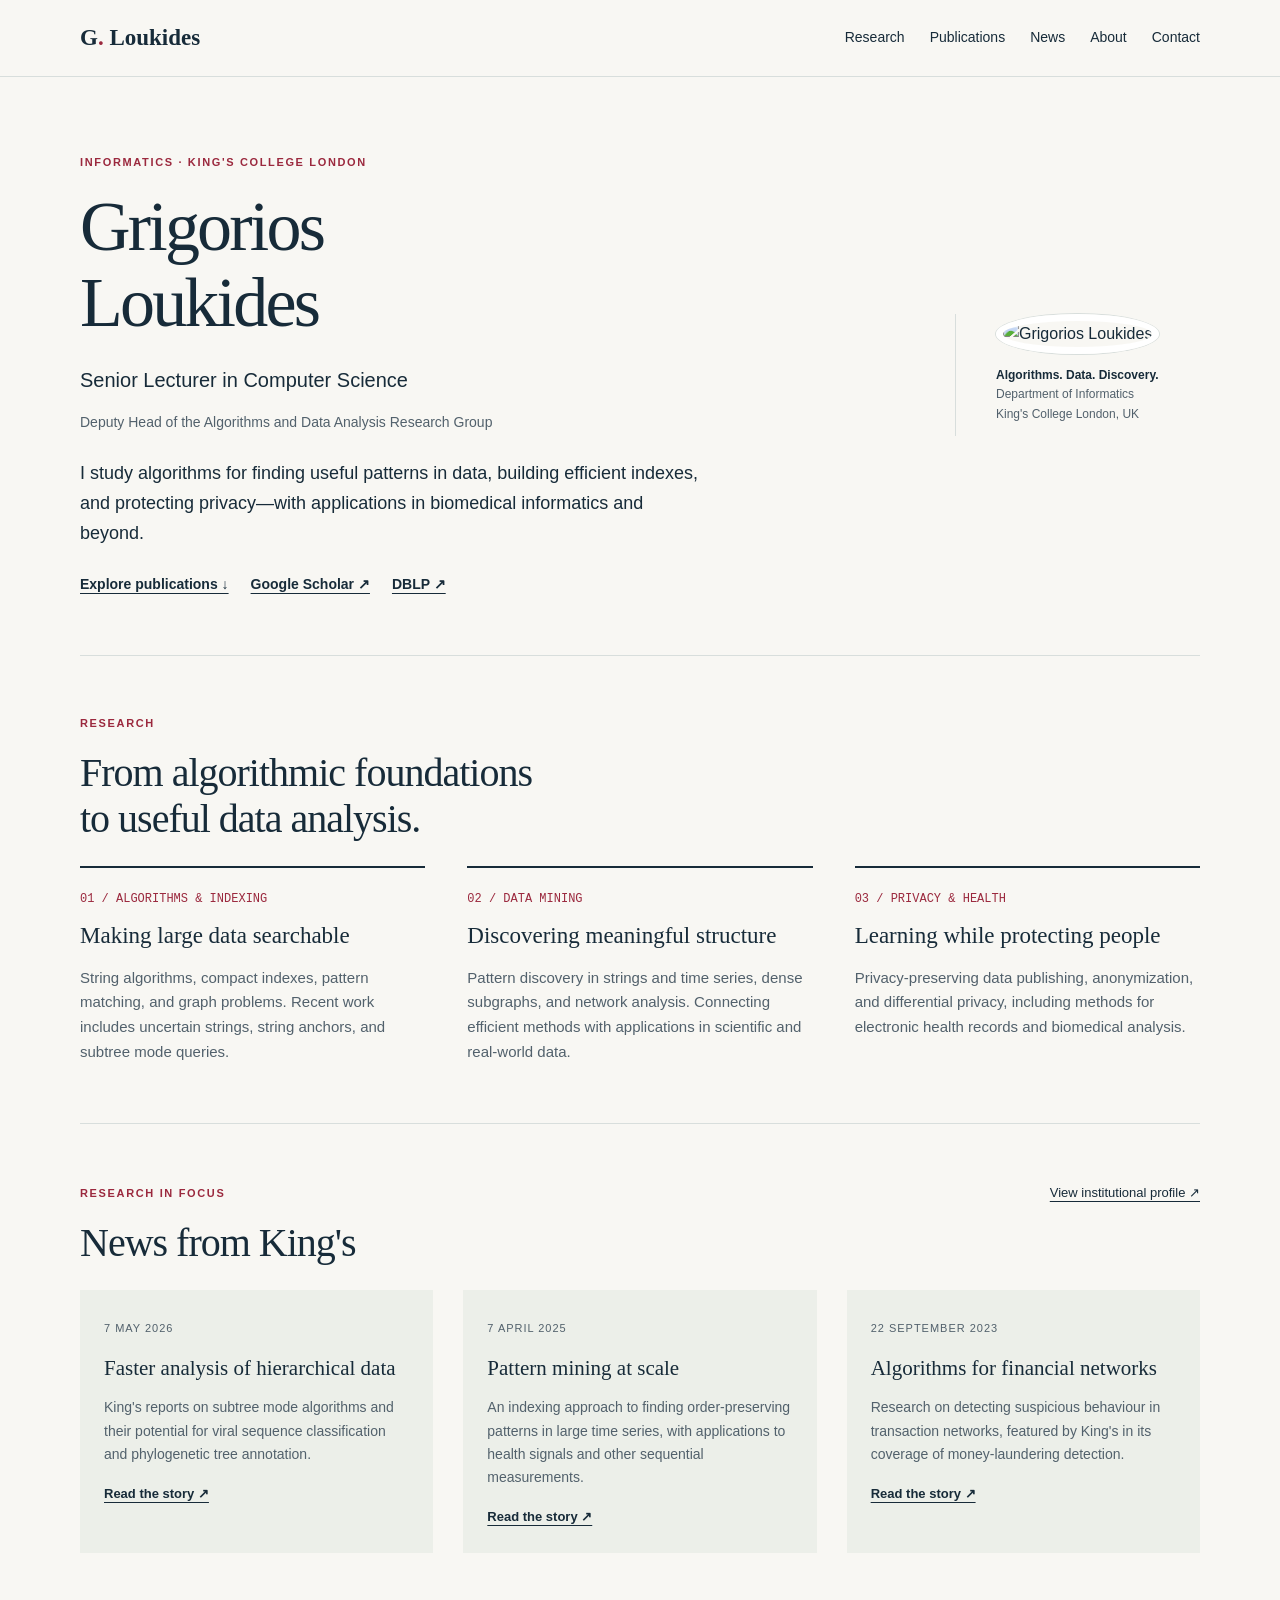
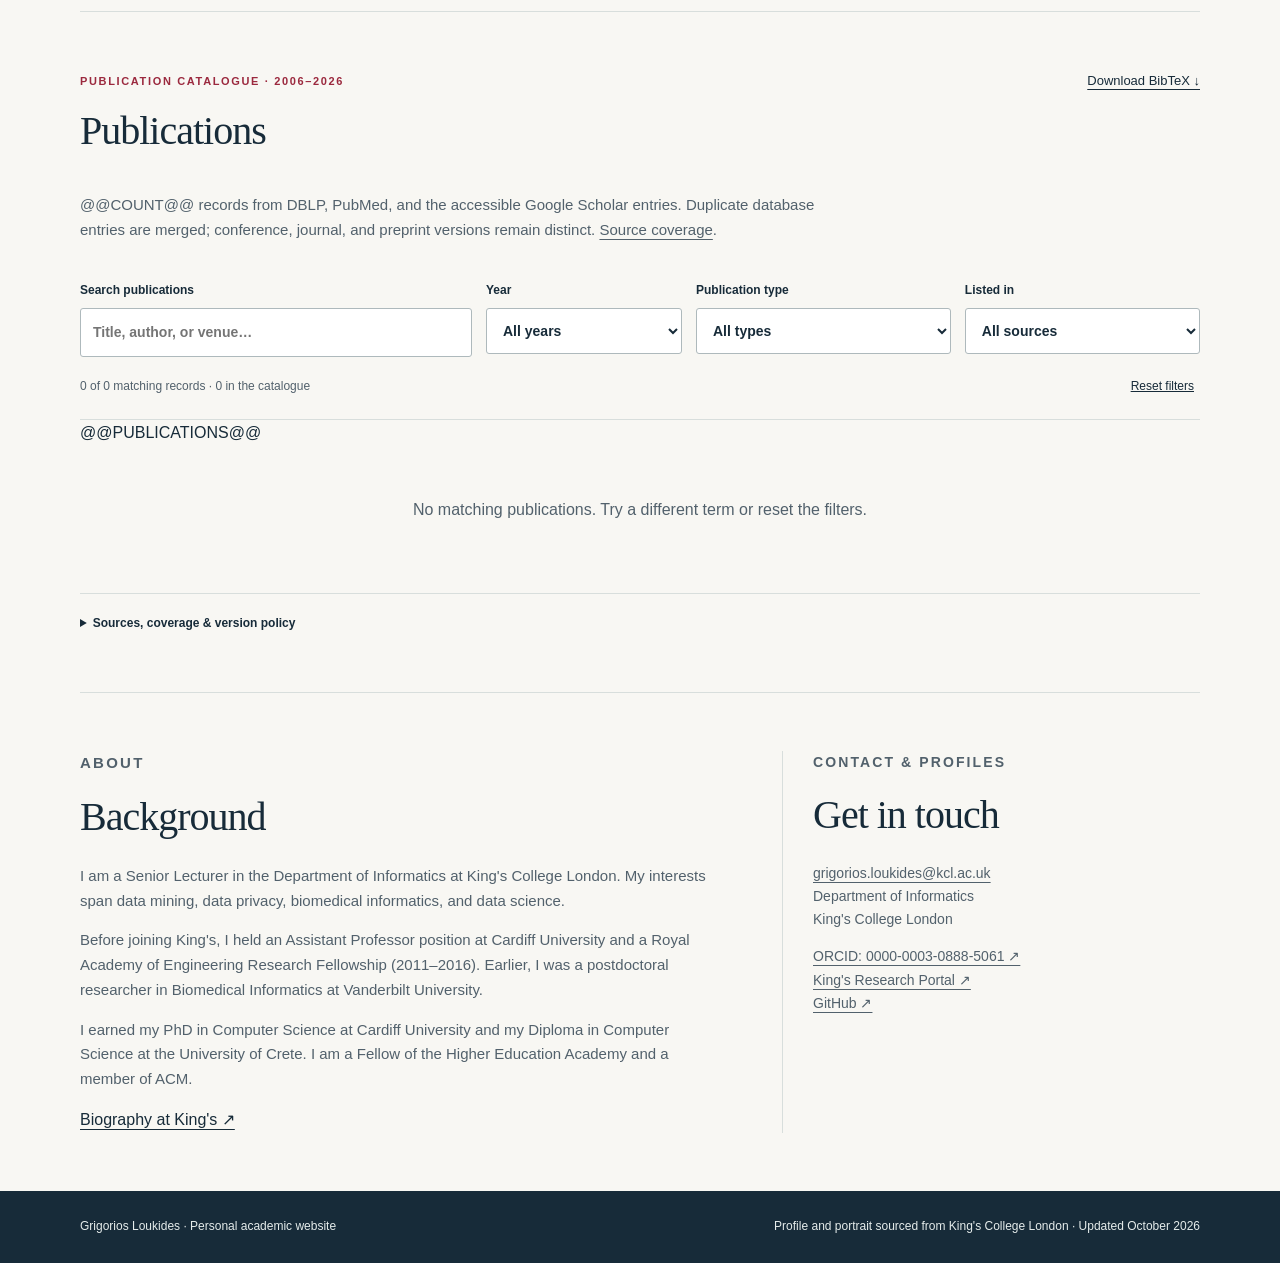
==== template.html @ 4de1ee36 "Build academic website with reconciled publication catalogue and King's profile" ====
<!doctype html>
<html lang="en"><head><meta charset="utf-8"><meta name="viewport" content="width=device-width, initial-scale=1"><meta name="description" content="Grigorios Loukides, King's College London. Research in algorithms, data mining, data privacy and biomedical informatics. Publications and research news."><meta name="theme-color" content="#172b39"><title>Grigorios Loukides | King's College London</title><link rel="stylesheet" href="style.css"><link rel="icon" href="favicon.svg" type="image/svg+xml"><script src="site.js" defer></script><script type="application/ld+json">{"@context":"https://schema.org","@type":"Person","name":"Grigorios Loukides","jobTitle":"Senior Lecturer in Computer Science","affiliation":{"@type":"CollegeOrUniversity","name":"King's College London"},"email":"grigorios.loukides@kcl.ac.uk","sameAs":["https://www.kcl.ac.uk/people/grigorios-loukides","https://dblp.org/pid/96/4724","https://orcid.org/0000-0003-0888-5061","https://scholar.google.com/citations?user=OtmncdQAAAAJ"]}</script></head>
<body><a class="skip" href="#main">Skip to content</a><header><div class="wrap top"><a class="brand" href="#main" aria-label="Grigorios Loukides, home">G<span>.</span> Loukides</a><nav aria-label="Main navigation"><a class="optional" href="#research">Research</a><a href="#publications">Publications</a><a class="optional" href="#news">News</a><a href="#about">About</a><a href="#contact">Contact</a></nav></div></header>
<main id="main" class="wrap"><section class="hero" aria-labelledby="name"><div><p class="eyebrow">Informatics · King's College London</p><h1 id="name">Grigorios<br>Loukides</h1><p class="role">Senior Lecturer in Computer Science</p><p class="subrole">Deputy Head of the Algorithms and Data Analysis Research Group</p><p class="intro">I study algorithms for finding useful patterns in data, building efficient indexes, and protecting privacy—with applications in biomedical informatics and beyond.</p><div class="links"><a href="#publications">Explore publications ↓</a><a href="https://scholar.google.com/citations?user=OtmncdQAAAAJ">Google Scholar ↗</a><a href="https://dblp.org/pid/96/4724">DBLP ↗</a></div></div><div class="portrait-wrap"><img class="portrait" src="@@PORTRAIT@@" alt="Grigorios Loukides" width="176" height="176"><p><strong>Algorithms. Data. Discovery.</strong><br>Department of Informatics<br>King's College London, UK</p></div></section>
<section class="section" id="research"><p class="eyebrow">Research</p><h2>From algorithmic foundations<br>to useful data analysis.</h2><div class="research-grid"><article><span class="num">01 / ALGORITHMS & INDEXING</span><h3>Making large data searchable</h3><p>String algorithms, compact indexes, pattern matching, and graph problems. Recent work includes uncertain strings, string anchors, and subtree mode queries.</p></article><article><span class="num">02 / DATA MINING</span><h3>Discovering meaningful structure</h3><p>Pattern discovery in strings and time series, dense subgraphs, and network analysis. Connecting efficient methods with applications in scientific and real-world data.</p></article><article><span class="num">03 / PRIVACY & HEALTH</span><h3>Learning while protecting people</h3><p>Privacy-preserving data publishing, anonymization, and differential privacy, including methods for electronic health records and biomedical analysis.</p></article></div></section>
<section class="section" id="news"><div class="section-title"><div><p class="eyebrow">Research in focus</p><h2>News from King's</h2></div><a href="https://www.kcl.ac.uk/people/grigorios-loukides">View institutional profile ↗</a></div><div class="news-list"><article><time datetime="2026-05-07">7 May 2026</time><h3>Faster analysis of hierarchical data</h3><p>King's reports on subtree mode algorithms and their potential for viral sequence classification and phylogenetic tree annotation.</p><a href="https://www.kcl.ac.uk/news/new-algorithm-cracks-decades-old-problem-to-revolutionise-biomedical-research">Read the story ↗</a></article><article><time datetime="2025-04-07">7 April 2025</time><h3>Pattern mining at scale</h3><p>An indexing approach to finding order-preserving patterns in large time series, with applications to health signals and other sequential measurements.</p><a href="https://www.kcl.ac.uk/news/new-tool-analyses-huge-amounts-of-data-at-record-speeds">Read the story ↗</a></article><article><time datetime="2023-09-22">22 September 2023</time><h3>Algorithms for financial networks</h3><p>Research on detecting suspicious behaviour in transaction networks, featured by King's in its coverage of money-laundering detection.</p><a href="https://www.kcl.ac.uk/news/new-software-detects-money-laundering-faster-than-ever-before">Read the story ↗</a></article></div></section>
<section class="section" id="publications"><div class="section-title"><div><p class="eyebrow">Publication catalogue · 2006–2026</p><h2>Publications</h2></div><a href="publications.bib" download>Download BibTeX ↓</a></div><p class="pub-intro">@@COUNT@@ records from DBLP, PubMed, and the accessible Google Scholar entries. Duplicate database entries are merged; conference, journal, and preprint versions remain distinct. <a href="#sources">Source coverage</a>.</p><noscript><p class="nojs">All publications are shown below. Enable JavaScript to search and filter.</p></noscript><div class="filters js-only" role="search" aria-label="Search publications"><label for="search">Search publications<input type="search" id="search" placeholder="Title, author, or venue…" autocomplete="off"></label><label for="year">Year<select id="year"><option value="">All years</option>@@YEARS@@</select></label><label for="type">Publication type<select id="type"><option value="">All types</option>@@TYPES@@</select></label><label for="source">Listed in<select id="source"><option value="">All sources</option><option>DBLP</option><option>PubMed</option><option>Google Scholar</option></select></label></div><div class="result-bar js-only"><span id="count" role="status" aria-live="polite"></span><button class="text-button" id="reset" type="button">Reset filters</button></div><div id="publication-list">@@PUBLICATIONS@@</div><p id="empty" class="empty" hidden>No matching publications. Try a different term or reset the filters.</p><button id="more" class="load" type="button" hidden>Show more</button><details id="sources" class="source-note"><summary>Sources, coverage &amp; version policy</summary><p>Compiled on 20 October 2026. The catalogue includes 126 DBLP records and 18 PubMed records, with 12 overlaps. Twenty entries visible in an older indexed Google Scholar profile snapshot were checked and matched to existing entries. Scholar restricted further retrieval, so this is not a verified complete Google Scholar bibliography. Citation counts and h-index are deliberately omitted.</p><p>Records are reconciled using normalized titles, compatible years, and publication type. Separate publication versions and corrections are retained. The total is a count of bibliographic records, not a count of unique research contributions. Google Scholar badges mean an entry was observed in that snapshot; their absence does not mean a paper is absent from Scholar.</p><div class="links"><a href="https://dblp.org/pid/96/4724">DBLP bibliography</a><a href="https://pubmed.ncbi.nlm.nih.gov/?term=Loukides+G%5BAuthor%5D">PubMed author search</a><a href="https://scholar.google.com/citations?user=OtmncdQAAAAJ">Google Scholar profile</a><a href="data/publications.json">Publication data (JSON)</a></div></details></section>
<section class="section about" id="about"><div><p class="eyebrow">About</p><h2>Background</h2><p>I am a Senior Lecturer in the Department of Informatics at King's College London. My interests span data mining, data privacy, biomedical informatics, and data science.</p><p>Before joining King's, I held an Assistant Professor position at Cardiff University and a Royal Academy of Engineering Research Fellowship (2011–2016). Earlier, I was a postdoctoral researcher in Biomedical Informatics at Vanderbilt University.</p><p>I earned my PhD in Computer Science at Cardiff University and my Diploma in Computer Science at the University of Crete. I am a Fellow of the Higher Education Academy and a member of ACM.</p><a href="https://www.kcl.ac.uk/people/grigorios-loukides">Biography at King's ↗</a></div><aside id="contact"><p class="eyebrow">Contact & profiles</p><h2>Get in touch</h2><p><a href="mailto:grigorios.loukides@kcl.ac.uk">grigorios.loukides@kcl.ac.uk</a><br>Department of Informatics<br>King's College London</p><p><a href="https://orcid.org/0000-0003-0888-5061">ORCID: 0000-0003-0888-5061 ↗</a><br><a href="https://kclpure.kcl.ac.uk/portal/en/persons/grigorios.loukides">King's Research Portal ↗</a><br><a href="https://github.com/grigoriscsdcf-code">GitHub ↗</a></p></aside></section></main><footer><div class="wrap"><span>Grigorios Loukides · Personal academic website</span><span>Profile and portrait sourced from King's College London · Updated October 2026</span></div></footer></body></html>
---- style.css ----
:root{--paper:#f8f7f3;--ink:#172b39;--muted:#52616c;--line:#d8dedc;--accent:#9b293e;--wash:#ecefe9;--white:#fff;--serif:Georgia,'Times New Roman',serif}*{box-sizing:border-box}html{scroll-behavior:smooth;scroll-padding-top:90px}body{margin:0;background:var(--paper);color:var(--ink);font-family:Arial,Helvetica,sans-serif;font-size:16px;line-height:1.65}a{color:inherit;text-underline-offset:4px}a:hover{color:var(--accent)}button,input,select{font:inherit}button,a,input,select,summary{touch-action:manipulation}:focus-visible{outline:3px solid var(--accent);outline-offset:4px}.wrap{width:min(1120px,calc(100% - 64px));margin:auto}.skip{position:absolute;left:15px;top:-60px;background:white;padding:10px;z-index:5}.skip:focus{top:10px}header{border-bottom:1px solid var(--line);background:var(--paper);position:sticky;top:0;z-index:3}.top{display:flex;align-items:center;justify-content:space-between;gap:24px;min-height:76px}.brand{text-decoration:none;font-family:var(--serif);font-weight:bold;font-size:23px}.brand span{color:var(--accent)}nav{display:flex;gap:25px;font-size:14px}nav a{text-decoration:none}.eyebrow{color:var(--accent);text-transform:uppercase;letter-spacing:.15em;font-size:11px;font-weight:700;margin:0 0 18px}.hero{padding:76px 0 58px;display:grid;grid-template-columns:1fr 245px;gap:80px;align-items:center}h1{font:normal clamp(42px,6vw,70px)/1.08 var(--serif);letter-spacing:-.04em;margin:0 0 24px}h2{font:normal clamp(30px,4vw,40px)/1.15 var(--serif);letter-spacing:-.025em;margin:0 0 24px}h3{font:normal 23px/1.3 var(--serif);margin:0 0 14px}.role{font-size:20px;margin:0 0 5px}.subrole{font-size:14px;color:var(--muted);max-width:520px}.intro{font-size:18px;max-width:630px;margin:25px 0}.links{display:flex;flex-wrap:wrap;gap:12px 22px;font-size:14px}.links a{font-weight:bold}.portrait{width:176px;height:176px;object-fit:cover;border-radius:50%;border:7px solid white;box-shadow:0 0 0 1px var(--line)}.portrait-wrap{border-left:1px solid var(--line);padding-left:40px}.portrait-wrap p{font-size:12px;color:var(--muted);line-height:1.6}.portrait-wrap strong{color:var(--ink)}.section{padding:58px 0;border-top:1px solid var(--line)}.section-title{display:flex;justify-content:space-between;align-items:baseline;gap:20px}.section-title>a{font-size:13px}.research-grid{display:grid;grid-template-columns:repeat(3,1fr);gap:42px}.research-grid article{border-top:2px solid var(--ink);padding-top:24px}.research-grid p{font-size:15px;color:var(--muted);margin-bottom:0}.research-grid .num{font:12px monospace;color:var(--accent);display:block;margin-bottom:15px}.news-list{display:grid;grid-template-columns:repeat(3,1fr);gap:30px}.news-list article{padding:24px;background:var(--wash)}.news-list time{font-size:11px;color:var(--muted);text-transform:uppercase;letter-spacing:.09em}.news-list h3{margin-top:15px;font-size:21px}.news-list p{font-size:14px;color:var(--muted)}.news-list a{font-size:13px;font-weight:700}.pub-intro{color:var(--muted);max-width:760px;font-size:15px}.filters{display:grid;grid-template-columns:2fr 1fr 1.3fr 1.2fr;gap:14px;padding:23px 0 14px}.filters label{font-size:12px;font-weight:700;display:block}.filters input,.filters select{display:block;width:100%;border:1px solid #aeb9bc;border-radius:3px;background:white;padding:12px;margin-top:7px;color:var(--ink);font-size:14px;min-height:46px}.result-bar{display:flex;justify-content:space-between;align-items:center;gap:15px;color:var(--muted);font-size:12px;border-bottom:1px solid var(--line);padding-bottom:16px}.text-button{background:none;border:0;text-decoration:underline;cursor:pointer;padding:6px;color:var(--ink)}.pub{display:grid;grid-template-columns:70px 1fr;gap:20px;padding:25px 0;border-bottom:1px solid var(--line)}.pub-year{font:22px var(--serif);color:var(--muted);padding-top:4px}.pub h3{font-family:Arial,Helvetica,sans-serif;font-size:17px;font-weight:600;line-height:1.45;margin:0 0 8px}.pub h3 a{text-decoration:none}.authors{color:var(--muted);font-size:13px;margin:0 0 7px}.authors strong{color:var(--ink);font-weight:600}.venue{font-size:13px;margin:0 0 12px}.pub-foot{display:flex;gap:12px;flex-wrap:wrap;align-items:baseline;font-size:11px}.type{border:1px solid var(--line);padding:2px 8px;border-radius:2px}.pub-foot>a{font-weight:600}.pub details{font-size:12px}.pub summary{cursor:pointer;text-decoration:underline}.pub pre{background:var(--wash);padding:14px;white-space:pre-wrap;overflow-wrap:anywhere;font-size:11px;max-width:800px}.load{display:block;margin:28px auto 0;background:var(--ink);color:white;border:0;padding:12px 30px;border-radius:3px;cursor:pointer}.load:hover{background:var(--accent)}[hidden]{display:none!important}.empty{padding:35px;color:var(--muted);text-align:center}.about{display:grid;grid-template-columns:1.5fr 1fr;gap:75px}.about p{color:var(--muted);font-size:15px}.about aside{padding-left:30px;border-left:1px solid var(--line)}.about aside p{font-size:14px}.about aside a{overflow-wrap:anywhere}.source-note{margin-top:35px;border-top:1px solid var(--line);padding-top:20px;font-size:12px;color:var(--muted)}.source-note summary{cursor:pointer;font-weight:bold;color:var(--ink)}.source-note p{max-width:850px}.source-note li{margin:6px 0}footer{background:var(--ink);color:#e5eceb;padding:26px 0;font-size:12px}footer .wrap{display:flex;justify-content:space-between;gap:20px}.nojs{background:var(--wash);padding:15px}.js-only{display:none}.js .js-only{display:grid}.js .result-bar{display:flex}@media(max-width:800px){.wrap{width:calc(100% - 36px)}.top{min-height:68px;gap:14px}.brand{font-size:21px}nav{gap:16px;font-size:12px}nav .optional{display:none}.hero{grid-template-columns:1fr 155px;gap:20px;padding:50px 0}.portrait-wrap{padding-left:20px}.portrait{width:130px;height:130px}.research-grid{gap:22px}.news-list{grid-template-columns:1fr}.news-list article{padding:22px}.filters{grid-template-columns:2fr 1fr}.about{gap:35px}.section{padding:42px 0}}@media(max-width:520px){.hero{grid-template-columns:1fr}.portrait-wrap{grid-row:1;border:0;padding:0;display:flex;align-items:center;gap:18px}.portrait{width:82px;height:82px;border-width:3px}.portrait-wrap p{margin:0}.hero{padding-top:28px}.eyebrow{margin-bottom:12px}h1{font-size:47px}.role{font-size:18px}.intro{font-size:16px}.research-grid,.about{grid-template-columns:1fr;gap:28px}.research-grid article{padding-top:16px}.research-grid .num{margin-bottom:8px}.about aside{border-left:0;border-top:1px solid var(--line);padding:25px 0 0}.pub{grid-template-columns:44px 1fr;gap:12px}.pub-year{font-size:18px}.pub h3{font-size:16px}.filters{grid-template-columns:1fr 1fr}.filters label:first-child{grid-column:1/-1}.section-title{align-items:start;flex-direction:column;gap:0}.section-title h2{margin-bottom:15px}.result-bar{align-items:start}footer .wrap{flex-direction:column;gap:4px}}@media(prefers-reduced-motion:reduce){html{scroll-behavior:auto}}@media print{header,.filters,.result-bar,.load,.source-note,footer{display:none!important}.wrap{width:100%}.hero,.section{padding:20px 0}.pub{break-inside:avoid}.pub[hidden]{display:grid!important}.pub details{display:none}body{background:white;color:black}}
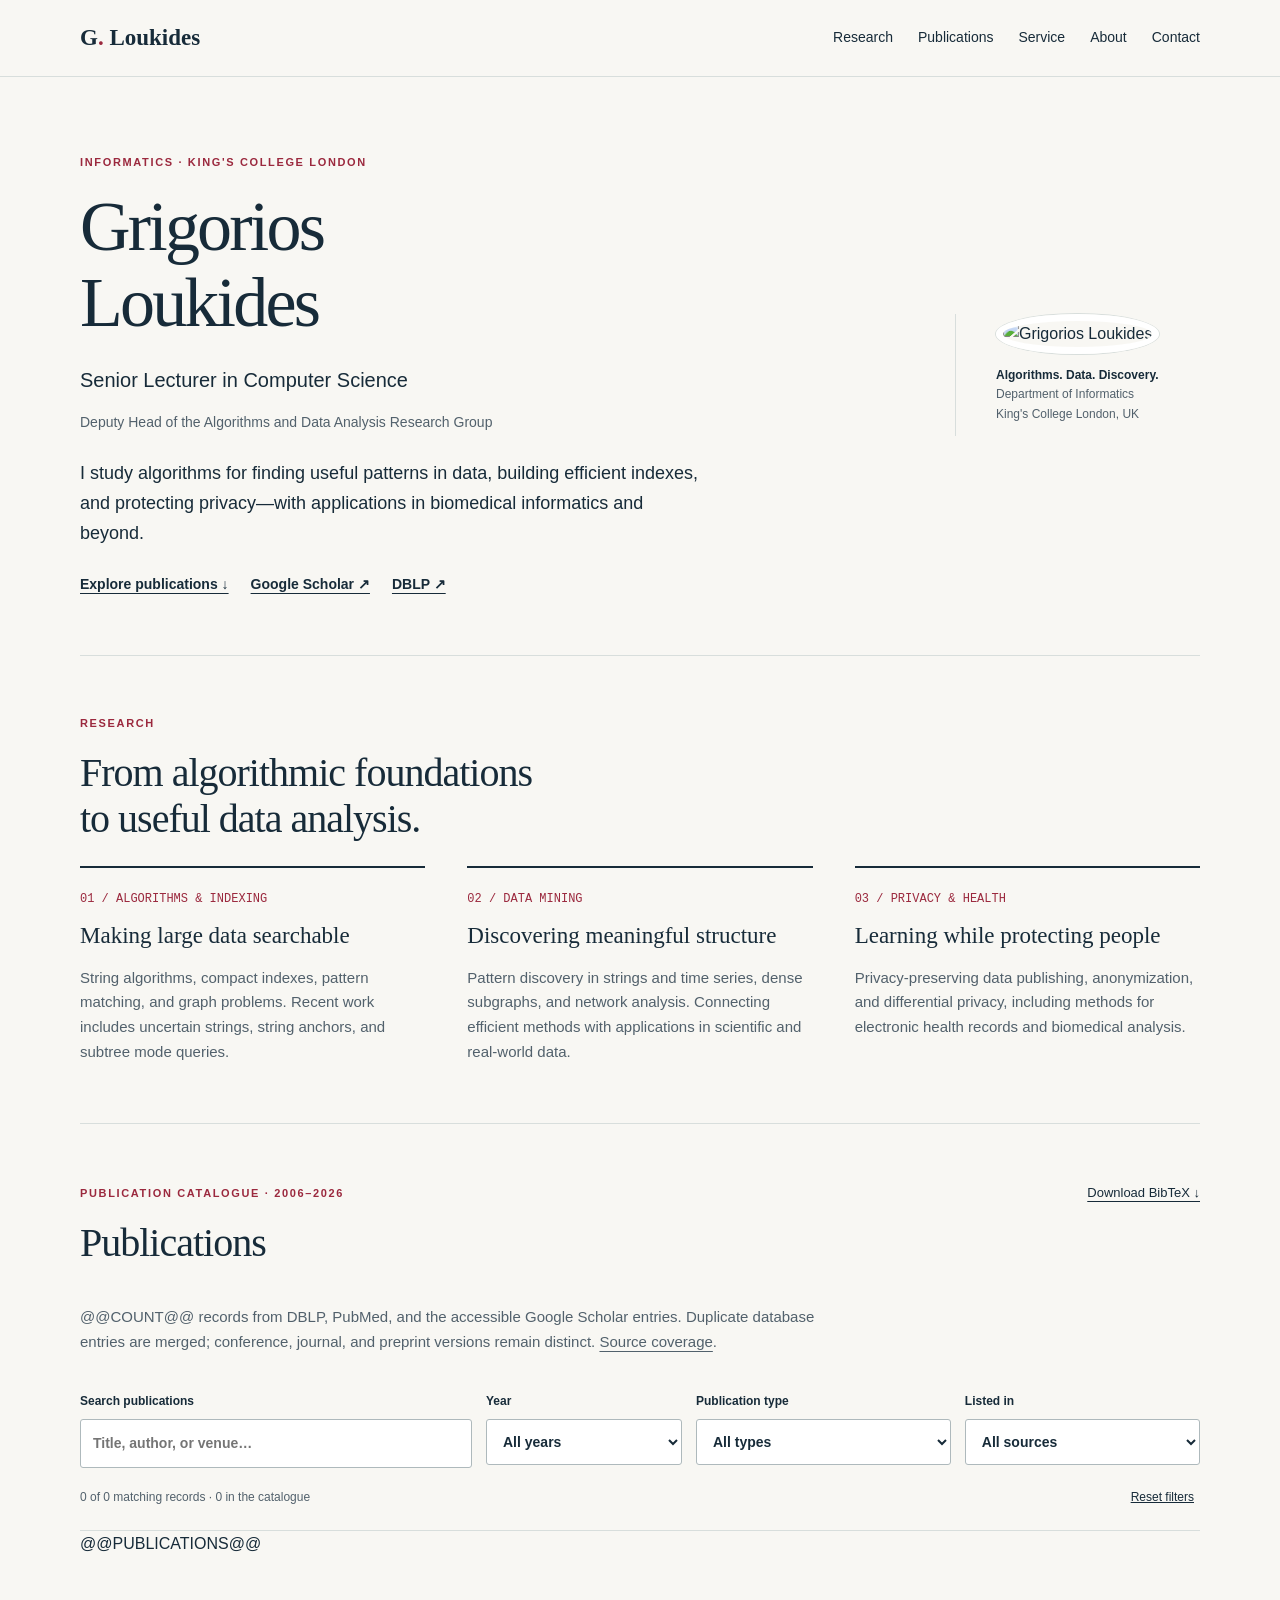
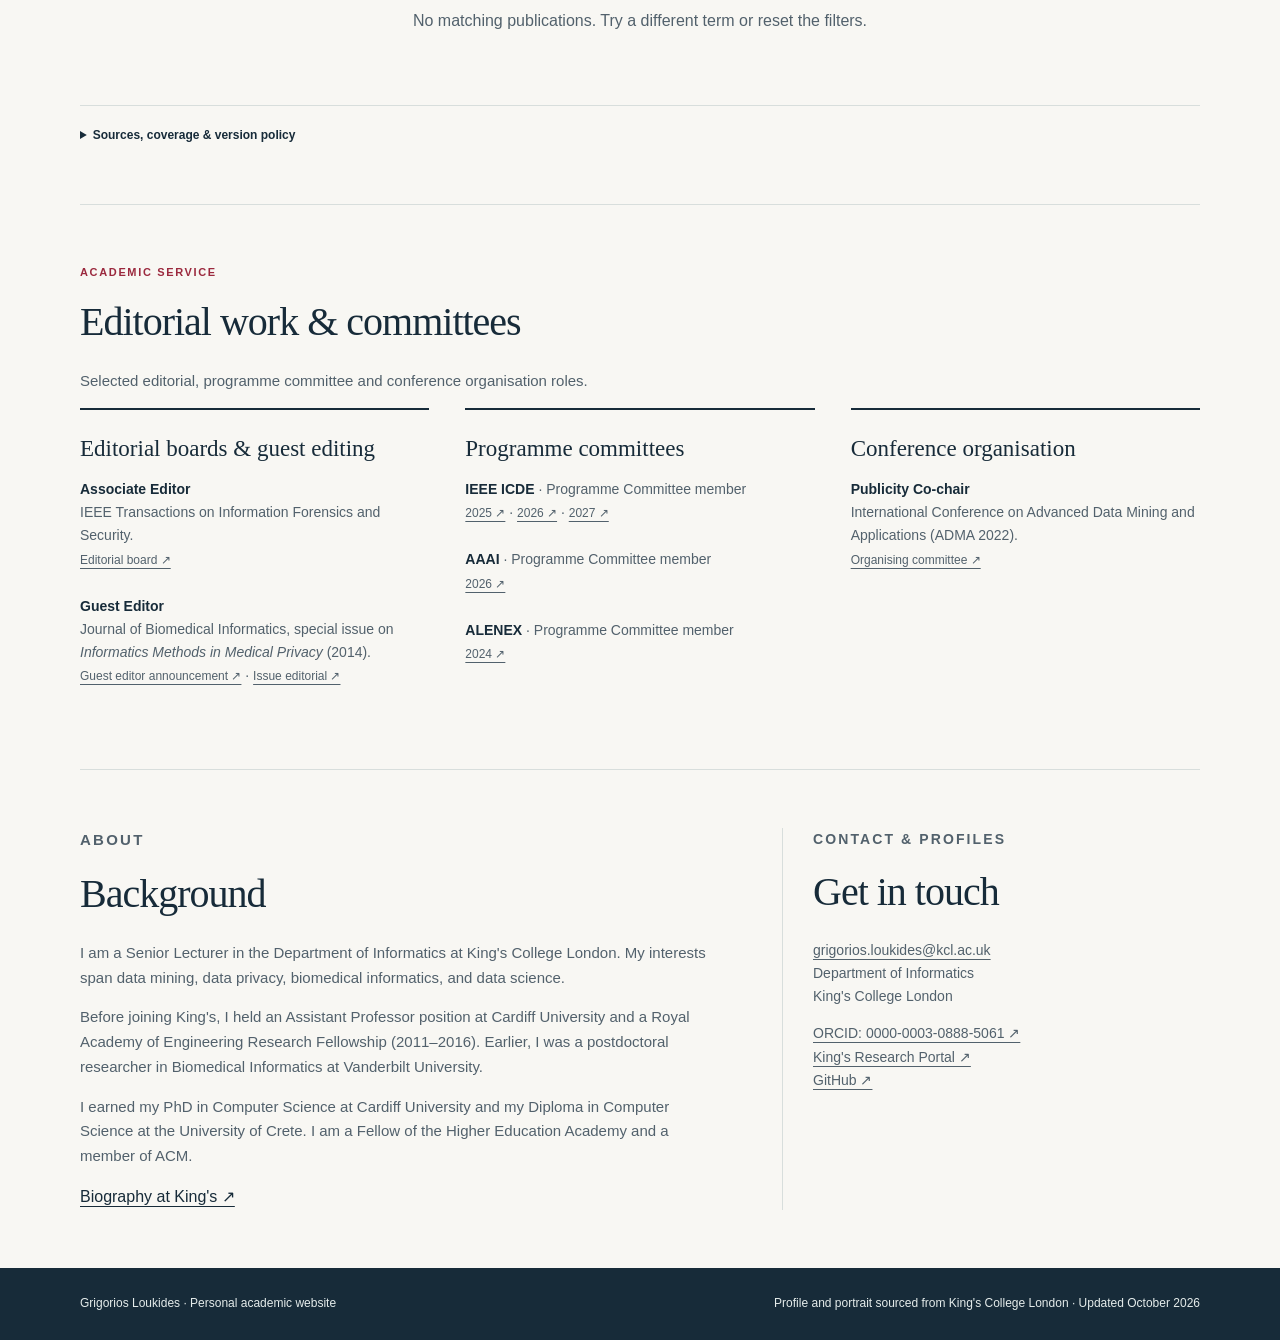
==== commit 68c5f982: "Replace news with sourced academic service and exclude thesis" ====
--- a/template.html
+++ b/template.html
@@ -1,8 +1,19 @@
 <!doctype html>
-<html lang="en"><head><meta charset="utf-8"><meta name="viewport" content="width=device-width, initial-scale=1"><meta name="description" content="Grigorios Loukides, King's College London. Research in algorithms, data mining, data privacy and biomedical informatics. Publications and research news."><meta name="theme-color" content="#172b39"><title>Grigorios Loukides | King's College London</title><link rel="stylesheet" href="style.css"><link rel="icon" href="favicon.svg" type="image/svg+xml"><script src="site.js" defer></script><script type="application/ld+json">{"@context":"https://schema.org","@type":"Person","name":"Grigorios Loukides","jobTitle":"Senior Lecturer in Computer Science","affiliation":{"@type":"CollegeOrUniversity","name":"King's College London"},"email":"grigorios.loukides@kcl.ac.uk","sameAs":["https://www.kcl.ac.uk/people/grigorios-loukides","https://dblp.org/pid/96/4724","https://orcid.org/0000-0003-0888-5061","https://scholar.google.com/citations?user=OtmncdQAAAAJ"]}</script></head>
-<body><a class="skip" href="#main">Skip to content</a><header><div class="wrap top"><a class="brand" href="#main" aria-label="Grigorios Loukides, home">G<span>.</span> Loukides</a><nav aria-label="Main navigation"><a class="optional" href="#research">Research</a><a href="#publications">Publications</a><a class="optional" href="#news">News</a><a href="#about">About</a><a href="#contact">Contact</a></nav></div></header>
+<html lang="en"><head><meta charset="utf-8"><meta name="viewport" content="width=device-width, initial-scale=1"><meta name="description" content="Grigorios Loukides, King's College London. Research in algorithms, data mining, data privacy and biomedical informatics. Publications and academic service."><meta name="theme-color" content="#172b39"><title>Grigorios Loukides | King's College London</title><link rel="stylesheet" href="style.css"><link rel="icon" href="favicon.svg" type="image/svg+xml"><script src="site.js" defer></script><script type="application/ld+json">{"@context":"https://schema.org","@type":"Person","name":"Grigorios Loukides","jobTitle":"Senior Lecturer in Computer Science","affiliation":{"@type":"CollegeOrUniversity","name":"King's College London"},"email":"grigorios.loukides@kcl.ac.uk","sameAs":["https://www.kcl.ac.uk/people/grigorios-loukides","https://dblp.org/pid/96/4724","https://orcid.org/0000-0003-0888-5061","https://scholar.google.com/citations?user=OtmncdQAAAAJ"]}</script></head>
+<body><a class="skip" href="#main">Skip to content</a><header><div class="wrap top"><a class="brand" href="#main" aria-label="Grigorios Loukides, home">G<span>.</span> Loukides</a><nav aria-label="Main navigation"><a class="optional" href="#research">Research</a><a href="#publications">Publications</a><a class="optional" href="#service">Service</a><a href="#about">About</a><a href="#contact">Contact</a></nav></div></header>
 <main id="main" class="wrap"><section class="hero" aria-labelledby="name"><div><p class="eyebrow">Informatics · King's College London</p><h1 id="name">Grigorios<br>Loukides</h1><p class="role">Senior Lecturer in Computer Science</p><p class="subrole">Deputy Head of the Algorithms and Data Analysis Research Group</p><p class="intro">I study algorithms for finding useful patterns in data, building efficient indexes, and protecting privacy—with applications in biomedical informatics and beyond.</p><div class="links"><a href="#publications">Explore publications ↓</a><a href="https://scholar.google.com/citations?user=OtmncdQAAAAJ">Google Scholar ↗</a><a href="https://dblp.org/pid/96/4724">DBLP ↗</a></div></div><div class="portrait-wrap"><img class="portrait" src="@@PORTRAIT@@" alt="Grigorios Loukides" width="176" height="176"><p><strong>Algorithms. Data. Discovery.</strong><br>Department of Informatics<br>King's College London, UK</p></div></section>
 <section class="section" id="research"><p class="eyebrow">Research</p><h2>From algorithmic foundations<br>to useful data analysis.</h2><div class="research-grid"><article><span class="num">01 / ALGORITHMS & INDEXING</span><h3>Making large data searchable</h3><p>String algorithms, compact indexes, pattern matching, and graph problems. Recent work includes uncertain strings, string anchors, and subtree mode queries.</p></article><article><span class="num">02 / DATA MINING</span><h3>Discovering meaningful structure</h3><p>Pattern discovery in strings and time series, dense subgraphs, and network analysis. Connecting efficient methods with applications in scientific and real-world data.</p></article><article><span class="num">03 / PRIVACY & HEALTH</span><h3>Learning while protecting people</h3><p>Privacy-preserving data publishing, anonymization, and differential privacy, including methods for electronic health records and biomedical analysis.</p></article></div></section>
-<section class="section" id="news"><div class="section-title"><div><p class="eyebrow">Research in focus</p><h2>News from King's</h2></div><a href="https://www.kcl.ac.uk/people/grigorios-loukides">View institutional profile ↗</a></div><div class="news-list"><article><time datetime="2026-05-07">7 May 2026</time><h3>Faster analysis of hierarchical data</h3><p>King's reports on subtree mode algorithms and their potential for viral sequence classification and phylogenetic tree annotation.</p><a href="https://www.kcl.ac.uk/news/new-algorithm-cracks-decades-old-problem-to-revolutionise-biomedical-research">Read the story ↗</a></article><article><time datetime="2025-04-07">7 April 2025</time><h3>Pattern mining at scale</h3><p>An indexing approach to finding order-preserving patterns in large time series, with applications to health signals and other sequential measurements.</p><a href="https://www.kcl.ac.uk/news/new-tool-analyses-huge-amounts-of-data-at-record-speeds">Read the story ↗</a></article><article><time datetime="2023-09-22">22 September 2023</time><h3>Algorithms for financial networks</h3><p>Research on detecting suspicious behaviour in transaction networks, featured by King's in its coverage of money-laundering detection.</p><a href="https://www.kcl.ac.uk/news/new-software-detects-money-laundering-faster-than-ever-before">Read the story ↗</a></article></div></section>
-<section class="section" id="publications"><div class="section-title"><div><p class="eyebrow">Publication catalogue · 2006–2026</p><h2>Publications</h2></div><a href="publications.bib" download>Download BibTeX ↓</a></div><p class="pub-intro">@@COUNT@@ records from DBLP, PubMed, and the accessible Google Scholar entries. Duplicate database entries are merged; conference, journal, and preprint versions remain distinct. <a href="#sources">Source coverage</a>.</p><noscript><p class="nojs">All publications are shown below. Enable JavaScript to search and filter.</p></noscript><div class="filters js-only" role="search" aria-label="Search publications"><label for="search">Search publications<input type="search" id="search" placeholder="Title, author, or venue…" autocomplete="off"></label><label for="year">Year<select id="year"><option value="">All years</option>@@YEARS@@</select></label><label for="type">Publication type<select id="type"><option value="">All types</option>@@TYPES@@</select></label><label for="source">Listed in<select id="source"><option value="">All sources</option><option>DBLP</option><option>PubMed</option><option>Google Scholar</option></select></label></div><div class="result-bar js-only"><span id="count" role="status" aria-live="polite"></span><button class="text-button" id="reset" type="button">Reset filters</button></div><div id="publication-list">@@PUBLICATIONS@@</div><p id="empty" class="empty" hidden>No matching publications. Try a different term or reset the filters.</p><button id="more" class="load" type="button" hidden>Show more</button><details id="sources" class="source-note"><summary>Sources, coverage &amp; version policy</summary><p>Compiled on 20 October 2026. The catalogue includes 126 DBLP records and 18 PubMed records, with 12 overlaps. Twenty entries visible in an older indexed Google Scholar profile snapshot were checked and matched to existing entries. Scholar restricted further retrieval, so this is not a verified complete Google Scholar bibliography. Citation counts and h-index are deliberately omitted.</p><p>Records are reconciled using normalized titles, compatible years, and publication type. Separate publication versions and corrections are retained. The total is a count of bibliographic records, not a count of unique research contributions. Google Scholar badges mean an entry was observed in that snapshot; their absence does not mean a paper is absent from Scholar.</p><div class="links"><a href="https://dblp.org/pid/96/4724">DBLP bibliography</a><a href="https://pubmed.ncbi.nlm.nih.gov/?term=Loukides+G%5BAuthor%5D">PubMed author search</a><a href="https://scholar.google.com/citations?user=OtmncdQAAAAJ">Google Scholar profile</a><a href="data/publications.json">Publication data (JSON)</a></div></details></section>
-<section class="section about" id="about"><div><p class="eyebrow">About</p><h2>Background</h2><p>I am a Senior Lecturer in the Department of Informatics at King's College London. My interests span data mining, data privacy, biomedical informatics, and data science.</p><p>Before joining King's, I held an Assistant Professor position at Cardiff University and a Royal Academy of Engineering Research Fellowship (2011–2016). Earlier, I was a postdoctoral researcher in Biomedical Informatics at Vanderbilt University.</p><p>I earned my PhD in Computer Science at Cardiff University and my Diploma in Computer Science at the University of Crete. I am a Fellow of the Higher Education Academy and a member of ACM.</p><a href="https://www.kcl.ac.uk/people/grigorios-loukides">Biography at King's ↗</a></div><aside id="contact"><p class="eyebrow">Contact & profiles</p><h2>Get in touch</h2><p><a href="mailto:grigorios.loukides@kcl.ac.uk">grigorios.loukides@kcl.ac.uk</a><br>Department of Informatics<br>King's College London</p><p><a href="https://orcid.org/0000-0003-0888-5061">ORCID: 0000-0003-0888-5061 ↗</a><br><a href="https://kclpure.kcl.ac.uk/portal/en/persons/grigorios.loukides">King's Research Portal ↗</a><br><a href="https://github.com/grigoriscsdcf-code">GitHub ↗</a></p></aside></section></main><footer><div class="wrap"><span>Grigorios Loukides · Personal academic website</span><span>Profile and portrait sourced from King's College London · Updated October 2026</span></div></footer></body></html>
+<section class="section" id="publications"><div class="section-title"><div><p class="eyebrow">Publication catalogue · 2006–2026</p><h2>Publications</h2></div><a href="publications.bib" download>Download BibTeX ↓</a></div><p class="pub-intro">@@COUNT@@ records from DBLP, PubMed, and the accessible Google Scholar entries. Duplicate database entries are merged; conference, journal, and preprint versions remain distinct. <a href="#sources">Source coverage</a>.</p><noscript><p class="nojs">All publications are shown below. Enable JavaScript to search and filter.</p></noscript><div class="filters js-only" role="search" aria-label="Search publications"><label for="search">Search publications<input type="search" id="search" placeholder="Title, author, or venue…" autocomplete="off"></label><label for="year">Year<select id="year"><option value="">All years</option>@@YEARS@@</select></label><label for="type">Publication type<select id="type"><option value="">All types</option>@@TYPES@@</select></label><label for="source">Listed in<select id="source"><option value="">All sources</option><option>DBLP</option><option>PubMed</option><option>Google Scholar</option></select></label></div><div class="result-bar js-only"><span id="count" role="status" aria-live="polite"></span><button class="text-button" id="reset" type="button">Reset filters</button></div><div id="publication-list">@@PUBLICATIONS@@</div><p id="empty" class="empty" hidden>No matching publications. Try a different term or reset the filters.</p><button id="more" class="load" type="button" hidden>Show more</button><details id="sources" class="source-note"><summary>Sources, coverage &amp; version policy</summary><p>Compiled on 20 October 2026. The source union contains 126 DBLP records and 18 PubMed records, with 12 overlaps. The thesis is excluded from the displayed catalogue and BibTeX export, leaving 131 records. Twenty entries visible in an older indexed Google Scholar profile snapshot were checked and matched to existing entries. Scholar restricted further retrieval, so this is not a verified complete Google Scholar bibliography. Citation counts and h-index are deliberately omitted.</p><p>Records are reconciled using normalized titles, compatible years, and publication type. Separate publication versions and corrections are retained. The total is a count of bibliographic records, not a count of unique research contributions. Google Scholar badges mean an entry was observed in that snapshot; their absence does not mean a paper is absent from Scholar.</p><div class="links"><a href="https://dblp.org/pid/96/4724">DBLP bibliography</a><a href="https://pubmed.ncbi.nlm.nih.gov/?term=Loukides+G%5BAuthor%5D">PubMed author search</a><a href="https://scholar.google.com/citations?user=OtmncdQAAAAJ">Google Scholar profile</a><a href="data/publications.json">Publication data (JSON)</a></div></details></section>
+<section class="section" id="service"><p class="eyebrow">Academic service</p><h2>Editorial work &amp; committees</h2><p class="pub-intro">Selected editorial, programme committee and conference organisation roles.</p><div class="service-grid">
+<article><h3>Editorial boards &amp; guest editing</h3><ul>
+<li><strong>Associate Editor</strong><br>IEEE Transactions on Information Forensics and Security.<br><a href="https://signalprocessingsociety.org/publications-resources/ieee-transactions-information-forensics-and-security/editorial-board">Editorial board ↗</a></li>
+<li><strong>Guest Editor</strong><br>Journal of Biomedical Informatics, special issue on <em>Informatics Methods in Medical Privacy</em> (2014).<br><a href="https://groups.google.com/g/healthinformaticsworld/c/WJ-ol2ZrMZ8">Guest editor announcement ↗</a> · <a href="https://pubmed.ncbi.nlm.nih.gov/25090933/">Issue editorial ↗</a></li>
+</ul></article>
+<article><h3>Programme committees</h3><ul>
+<li><strong>IEEE ICDE</strong> · Programme Committee member<br><a href="https://ieee-icde.org/2025/program-committees/">2025 ↗</a> · <a href="https://icde2026.github.io/pc-chairs.html">2026 ↗</a> · <a href="https://icde2027.github.io/pc-chairs.html">2027 ↗</a></li>
+<li><strong>AAAI</strong> · Programme Committee member<br><a href="https://aaai.org/conference/aaai/aaai-26/2026-program-committee/">2026 ↗</a></li>
+<li><strong>ALENEX</strong> · Programme Committee member<br><a href="https://www.siam.org/conferences-events/past-event-archive/alenex24/">2024 ↗</a></li>
+</ul></article>
+<article><h3>Conference organisation</h3><ul><li><strong>Publicity Co-chair</strong><br>International Conference on Advanced Data Mining and Applications (ADMA 2022).<br><a href="https://adma2022.uqcloud.net/organisation_committee.html">Organising committee ↗</a></li></ul></article>
+</div></section>
+<section class="section about" id="about"><div><p class="eyebrow">About</p><h2>Background</h2><p>I am a Senior Lecturer in the Department of Informatics at King's College London. My interests span data mining, data privacy, biomedical informatics, and data science.</p><p>Before joining King's, I held an Assistant Professor position at Cardiff University and a Royal Academy of Engineering Research Fellowship (2011–2016). Earlier, I was a postdoctoral researcher in Biomedical Informatics at Vanderbilt University.</p><p>I earned my PhD in Computer Science at Cardiff University and my Diploma in Computer Science at the University of Crete. I am a Fellow of the Higher Education Academy and a member of ACM.</p><a href="https://www.kcl.ac.uk/people/grigorios-loukides">Biography at King's ↗</a></div><aside id="contact"><p class="eyebrow">Contact & profiles</p><h2>Get in touch</h2><p><a href="mailto:grigorios.loukides@kcl.ac.uk">grigorios.loukides@kcl.ac.uk</a><br>Department of Informatics<br>King's College London</p><p><a href="https://orcid.org/0000-0003-0888-5061">ORCID: 0000-0003-0888-5061 ↗</a><br><a href="https://kclpure.kcl.ac.uk/portal/en/persons/grigorios.loukides">King's Research Portal ↗</a><br><a href="https://github.com/grigorios-loukides">GitHub ↗</a></p></aside></section></main><footer><div class="wrap"><span>Grigorios Loukides · Personal academic website</span><span>Profile and portrait sourced from King's College London · Updated October 2026</span></div></footer></body></html>
--- a/style.css
+++ b/style.css
@@ -1 +1,3 @@
-:root{--paper:#f8f7f3;--ink:#172b39;--muted:#52616c;--line:#d8dedc;--accent:#9b293e;--wash:#ecefe9;--white:#fff;--serif:Georgia,'Times New Roman',serif}*{box-sizing:border-box}html{scroll-behavior:smooth;scroll-padding-top:90px}body{margin:0;background:var(--paper);color:var(--ink);font-family:Arial,Helvetica,sans-serif;font-size:16px;line-height:1.65}a{color:inherit;text-underline-offset:4px}a:hover{color:var(--accent)}button,input,select{font:inherit}button,a,input,select,summary{touch-action:manipulation}:focus-visible{outline:3px solid var(--accent);outline-offset:4px}.wrap{width:min(1120px,calc(100% - 64px));margin:auto}.skip{position:absolute;left:15px;top:-60px;background:white;padding:10px;z-index:5}.skip:focus{top:10px}header{border-bottom:1px solid var(--line);background:var(--paper);position:sticky;top:0;z-index:3}.top{display:flex;align-items:center;justify-content:space-between;gap:24px;min-height:76px}.brand{text-decoration:none;font-family:var(--serif);font-weight:bold;font-size:23px}.brand span{color:var(--accent)}nav{display:flex;gap:25px;font-size:14px}nav a{text-decoration:none}.eyebrow{color:var(--accent);text-transform:uppercase;letter-spacing:.15em;font-size:11px;font-weight:700;margin:0 0 18px}.hero{padding:76px 0 58px;display:grid;grid-template-columns:1fr 245px;gap:80px;align-items:center}h1{font:normal clamp(42px,6vw,70px)/1.08 var(--serif);letter-spacing:-.04em;margin:0 0 24px}h2{font:normal clamp(30px,4vw,40px)/1.15 var(--serif);letter-spacing:-.025em;margin:0 0 24px}h3{font:normal 23px/1.3 var(--serif);margin:0 0 14px}.role{font-size:20px;margin:0 0 5px}.subrole{font-size:14px;color:var(--muted);max-width:520px}.intro{font-size:18px;max-width:630px;margin:25px 0}.links{display:flex;flex-wrap:wrap;gap:12px 22px;font-size:14px}.links a{font-weight:bold}.portrait{width:176px;height:176px;object-fit:cover;border-radius:50%;border:7px solid white;box-shadow:0 0 0 1px var(--line)}.portrait-wrap{border-left:1px solid var(--line);padding-left:40px}.portrait-wrap p{font-size:12px;color:var(--muted);line-height:1.6}.portrait-wrap strong{color:var(--ink)}.section{padding:58px 0;border-top:1px solid var(--line)}.section-title{display:flex;justify-content:space-between;align-items:baseline;gap:20px}.section-title>a{font-size:13px}.research-grid{display:grid;grid-template-columns:repeat(3,1fr);gap:42px}.research-grid article{border-top:2px solid var(--ink);padding-top:24px}.research-grid p{font-size:15px;color:var(--muted);margin-bottom:0}.research-grid .num{font:12px monospace;color:var(--accent);display:block;margin-bottom:15px}.news-list{display:grid;grid-template-columns:repeat(3,1fr);gap:30px}.news-list article{padding:24px;background:var(--wash)}.news-list time{font-size:11px;color:var(--muted);text-transform:uppercase;letter-spacing:.09em}.news-list h3{margin-top:15px;font-size:21px}.news-list p{font-size:14px;color:var(--muted)}.news-list a{font-size:13px;font-weight:700}.pub-intro{color:var(--muted);max-width:760px;font-size:15px}.filters{display:grid;grid-template-columns:2fr 1fr 1.3fr 1.2fr;gap:14px;padding:23px 0 14px}.filters label{font-size:12px;font-weight:700;display:block}.filters input,.filters select{display:block;width:100%;border:1px solid #aeb9bc;border-radius:3px;background:white;padding:12px;margin-top:7px;color:var(--ink);font-size:14px;min-height:46px}.result-bar{display:flex;justify-content:space-between;align-items:center;gap:15px;color:var(--muted);font-size:12px;border-bottom:1px solid var(--line);padding-bottom:16px}.text-button{background:none;border:0;text-decoration:underline;cursor:pointer;padding:6px;color:var(--ink)}.pub{display:grid;grid-template-columns:70px 1fr;gap:20px;padding:25px 0;border-bottom:1px solid var(--line)}.pub-year{font:22px var(--serif);color:var(--muted);padding-top:4px}.pub h3{font-family:Arial,Helvetica,sans-serif;font-size:17px;font-weight:600;line-height:1.45;margin:0 0 8px}.pub h3 a{text-decoration:none}.authors{color:var(--muted);font-size:13px;margin:0 0 7px}.authors strong{color:var(--ink);font-weight:600}.venue{font-size:13px;margin:0 0 12px}.pub-foot{display:flex;gap:12px;flex-wrap:wrap;align-items:baseline;font-size:11px}.type{border:1px solid var(--line);padding:2px 8px;border-radius:2px}.pub-foot>a{font-weight:600}.pub details{font-size:12px}.pub summary{cursor:pointer;text-decoration:underline}.pub pre{background:var(--wash);padding:14px;white-space:pre-wrap;overflow-wrap:anywhere;font-size:11px;max-width:800px}.load{display:block;margin:28px auto 0;background:var(--ink);color:white;border:0;padding:12px 30px;border-radius:3px;cursor:pointer}.load:hover{background:var(--accent)}[hidden]{display:none!important}.empty{padding:35px;color:var(--muted);text-align:center}.about{display:grid;grid-template-columns:1.5fr 1fr;gap:75px}.about p{color:var(--muted);font-size:15px}.about aside{padding-left:30px;border-left:1px solid var(--line)}.about aside p{font-size:14px}.about aside a{overflow-wrap:anywhere}.source-note{margin-top:35px;border-top:1px solid var(--line);padding-top:20px;font-size:12px;color:var(--muted)}.source-note summary{cursor:pointer;font-weight:bold;color:var(--ink)}.source-note p{max-width:850px}.source-note li{margin:6px 0}footer{background:var(--ink);color:#e5eceb;padding:26px 0;font-size:12px}footer .wrap{display:flex;justify-content:space-between;gap:20px}.nojs{background:var(--wash);padding:15px}.js-only{display:none}.js .js-only{display:grid}.js .result-bar{display:flex}@media(max-width:800px){.wrap{width:calc(100% - 36px)}.top{min-height:68px;gap:14px}.brand{font-size:21px}nav{gap:16px;font-size:12px}nav .optional{display:none}.hero{grid-template-columns:1fr 155px;gap:20px;padding:50px 0}.portrait-wrap{padding-left:20px}.portrait{width:130px;height:130px}.research-grid{gap:22px}.news-list{grid-template-columns:1fr}.news-list article{padding:22px}.filters{grid-template-columns:2fr 1fr}.about{gap:35px}.section{padding:42px 0}}@media(max-width:520px){.hero{grid-template-columns:1fr}.portrait-wrap{grid-row:1;border:0;padding:0;display:flex;align-items:center;gap:18px}.portrait{width:82px;height:82px;border-width:3px}.portrait-wrap p{margin:0}.hero{padding-top:28px}.eyebrow{margin-bottom:12px}h1{font-size:47px}.role{font-size:18px}.intro{font-size:16px}.research-grid,.about{grid-template-columns:1fr;gap:28px}.research-grid article{padding-top:16px}.research-grid .num{margin-bottom:8px}.about aside{border-left:0;border-top:1px solid var(--line);padding:25px 0 0}.pub{grid-template-columns:44px 1fr;gap:12px}.pub-year{font-size:18px}.pub h3{font-size:16px}.filters{grid-template-columns:1fr 1fr}.filters label:first-child{grid-column:1/-1}.section-title{align-items:start;flex-direction:column;gap:0}.section-title h2{margin-bottom:15px}.result-bar{align-items:start}footer .wrap{flex-direction:column;gap:4px}}@media(prefers-reduced-motion:reduce){html{scroll-behavior:auto}}@media print{header,.filters,.result-bar,.load,.source-note,footer{display:none!important}.wrap{width:100%}.hero,.section{padding:20px 0}.pub{break-inside:avoid}.pub[hidden]{display:grid!important}.pub details{display:none}body{background:white;color:black}}
+:root{--paper:#f8f7f3;--ink:#172b39;--muted:#52616c;--line:#d8dedc;--accent:#9b293e;--wash:#ecefe9;--white:#fff;--serif:Georgia,'Times New Roman',serif}*{box-sizing:border-box}html{scroll-behavior:smooth;scroll-padding-top:90px}body{margin:0;background:var(--paper);color:var(--ink);font-family:Arial,Helvetica,sans-serif;font-size:16px;line-height:1.65}a{color:inherit;text-underline-offset:4px}a:hover{color:var(--accent)}button,input,select{font:inherit}button,a,input,select,summary{touch-action:manipulation}:focus-visible{outline:3px solid var(--accent);outline-offset:4px}.wrap{width:min(1120px,calc(100% - 64px));margin:auto}.skip{position:absolute;left:15px;top:-60px;background:white;padding:10px;z-index:5}.skip:focus{top:10px}header{border-bottom:1px solid var(--line);background:var(--paper);position:sticky;top:0;z-index:3}.top{display:flex;align-items:center;justify-content:space-between;gap:24px;min-height:76px}.brand{text-decoration:none;font-family:var(--serif);font-weight:bold;font-size:23px}.brand span{color:var(--accent)}nav{display:flex;gap:25px;font-size:14px}nav a{text-decoration:none}.eyebrow{color:var(--accent);text-transform:uppercase;letter-spacing:.15em;font-size:11px;font-weight:700;margin:0 0 18px}.hero{padding:76px 0 58px;display:grid;grid-template-columns:1fr 245px;gap:80px;align-items:center}h1{font:normal clamp(42px,6vw,70px)/1.08 var(--serif);letter-spacing:-.04em;margin:0 0 24px}h2{font:normal clamp(30px,4vw,40px)/1.15 var(--serif);letter-spacing:-.025em;margin:0 0 24px}h3{font:normal 23px/1.3 var(--serif);margin:0 0 14px}.role{font-size:20px;margin:0 0 5px}.subrole{font-size:14px;color:var(--muted);max-width:520px}.intro{font-size:18px;max-width:630px;margin:25px 0}.links{display:flex;flex-wrap:wrap;gap:12px 22px;font-size:14px}.links a{font-weight:bold}.portrait{width:176px;height:176px;object-fit:cover;border-radius:50%;border:7px solid white;box-shadow:0 0 0 1px var(--line)}.portrait-wrap{border-left:1px solid var(--line);padding-left:40px}.portrait-wrap p{font-size:12px;color:var(--muted);line-height:1.6}.portrait-wrap strong{color:var(--ink)}.section{padding:58px 0;border-top:1px solid var(--line)}.section-title{display:flex;justify-content:space-between;align-items:baseline;gap:20px}.section-title>a{font-size:13px}.research-grid{display:grid;grid-template-columns:repeat(3,1fr);gap:42px}.research-grid article{border-top:2px solid var(--ink);padding-top:24px}.research-grid p{font-size:15px;color:var(--muted);margin-bottom:0}.research-grid .num{font:12px monospace;color:var(--accent);display:block;margin-bottom:15px}.pub-intro{color:var(--muted);max-width:760px;font-size:15px}.filters{display:grid;grid-template-columns:2fr 1fr 1.3fr 1.2fr;gap:14px;padding:23px 0 14px}.filters label{font-size:12px;font-weight:700;display:block}.filters input,.filters select{display:block;width:100%;border:1px solid #aeb9bc;border-radius:3px;background:white;padding:12px;margin-top:7px;color:var(--ink);font-size:14px;min-height:46px}.result-bar{display:flex;justify-content:space-between;align-items:center;gap:15px;color:var(--muted);font-size:12px;border-bottom:1px solid var(--line);padding-bottom:16px}.text-button{background:none;border:0;text-decoration:underline;cursor:pointer;padding:6px;color:var(--ink)}.pub{display:grid;grid-template-columns:70px 1fr;gap:20px;padding:25px 0;border-bottom:1px solid var(--line)}.pub-year{font:22px var(--serif);color:var(--muted);padding-top:4px}.pub h3{font-family:Arial,Helvetica,sans-serif;font-size:17px;font-weight:600;line-height:1.45;margin:0 0 8px}.pub h3 a{text-decoration:none}.authors{color:var(--muted);font-size:13px;margin:0 0 7px}.authors strong{color:var(--ink);font-weight:600}.venue{font-size:13px;margin:0 0 12px}.pub-foot{display:flex;gap:12px;flex-wrap:wrap;align-items:baseline;font-size:11px}.type{border:1px solid var(--line);padding:2px 8px;border-radius:2px}.pub-foot>a{font-weight:600}.pub details{font-size:12px}.pub summary{cursor:pointer;text-decoration:underline}.pub pre{background:var(--wash);padding:14px;white-space:pre-wrap;overflow-wrap:anywhere;font-size:11px;max-width:800px}.load{display:block;margin:28px auto 0;background:var(--ink);color:white;border:0;padding:12px 30px;border-radius:3px;cursor:pointer}.load:hover{background:var(--accent)}[hidden]{display:none!important}.empty{padding:35px;color:var(--muted);text-align:center}.about{display:grid;grid-template-columns:1.5fr 1fr;gap:75px}.about p{color:var(--muted);font-size:15px}.about aside{padding-left:30px;border-left:1px solid var(--line)}.about aside p{font-size:14px}.about aside a{overflow-wrap:anywhere}.source-note{margin-top:35px;border-top:1px solid var(--line);padding-top:20px;font-size:12px;color:var(--muted)}.source-note summary{cursor:pointer;font-weight:bold;color:var(--ink)}.source-note p{max-width:850px}.source-note li{margin:6px 0}footer{background:var(--ink);color:#e5eceb;padding:26px 0;font-size:12px}footer .wrap{display:flex;justify-content:space-between;gap:20px}.nojs{background:var(--wash);padding:15px}.js-only{display:none}.js .js-only{display:grid}.js .result-bar{display:flex}@media(max-width:800px){.wrap{width:calc(100% - 36px)}.top{min-height:68px;gap:14px}.brand{font-size:21px}nav{gap:16px;font-size:12px}nav .optional{display:none}.hero{grid-template-columns:1fr 155px;gap:20px;padding:50px 0}.portrait-wrap{padding-left:20px}.portrait{width:130px;height:130px}.research-grid{gap:22px}.filters{grid-template-columns:2fr 1fr}.about{gap:35px}.section{padding:42px 0}}@media(max-width:520px){.hero{grid-template-columns:1fr}.portrait-wrap{grid-row:1;border:0;padding:0;display:flex;align-items:center;gap:18px}.portrait{width:82px;height:82px;border-width:3px}.portrait-wrap p{margin:0}.hero{padding-top:28px}.eyebrow{margin-bottom:12px}h1{font-size:47px}.role{font-size:18px}.intro{font-size:16px}.research-grid,.about{grid-template-columns:1fr;gap:28px}.research-grid article{padding-top:16px}.research-grid .num{margin-bottom:8px}.about aside{border-left:0;border-top:1px solid var(--line);padding:25px 0 0}.pub{grid-template-columns:44px 1fr;gap:12px}.pub-year{font-size:18px}.pub h3{font-size:16px}.filters{grid-template-columns:1fr 1fr}.filters label:first-child{grid-column:1/-1}.section-title{align-items:start;flex-direction:column;gap:0}.section-title h2{margin-bottom:15px}.result-bar{align-items:start}footer .wrap{flex-direction:column;gap:4px}}@media(prefers-reduced-motion:reduce){html{scroll-behavior:auto}}@media print{header,.filters,.result-bar,.load,.source-note,footer{display:none!important}.wrap{width:100%}.hero,.section{padding:20px 0}.pub{break-inside:avoid}.pub[hidden]{display:grid!important}.pub details{display:none}body{background:white;color:black}}
+
+.service-grid{display:grid;grid-template-columns:1fr 1fr 1fr;gap:36px}.service-grid article{border-top:2px solid var(--ink);padding-top:24px}.service-grid h3{font-size:23px}.service-grid ul{list-style:none;padding:0;margin:0}.service-grid li{margin:0 0 24px;font-size:14px;color:var(--muted)}.service-grid strong{color:var(--ink)}.service-grid a{font-size:12px}@media(max-width:800px){.service-grid{grid-template-columns:1fr;gap:20px}}
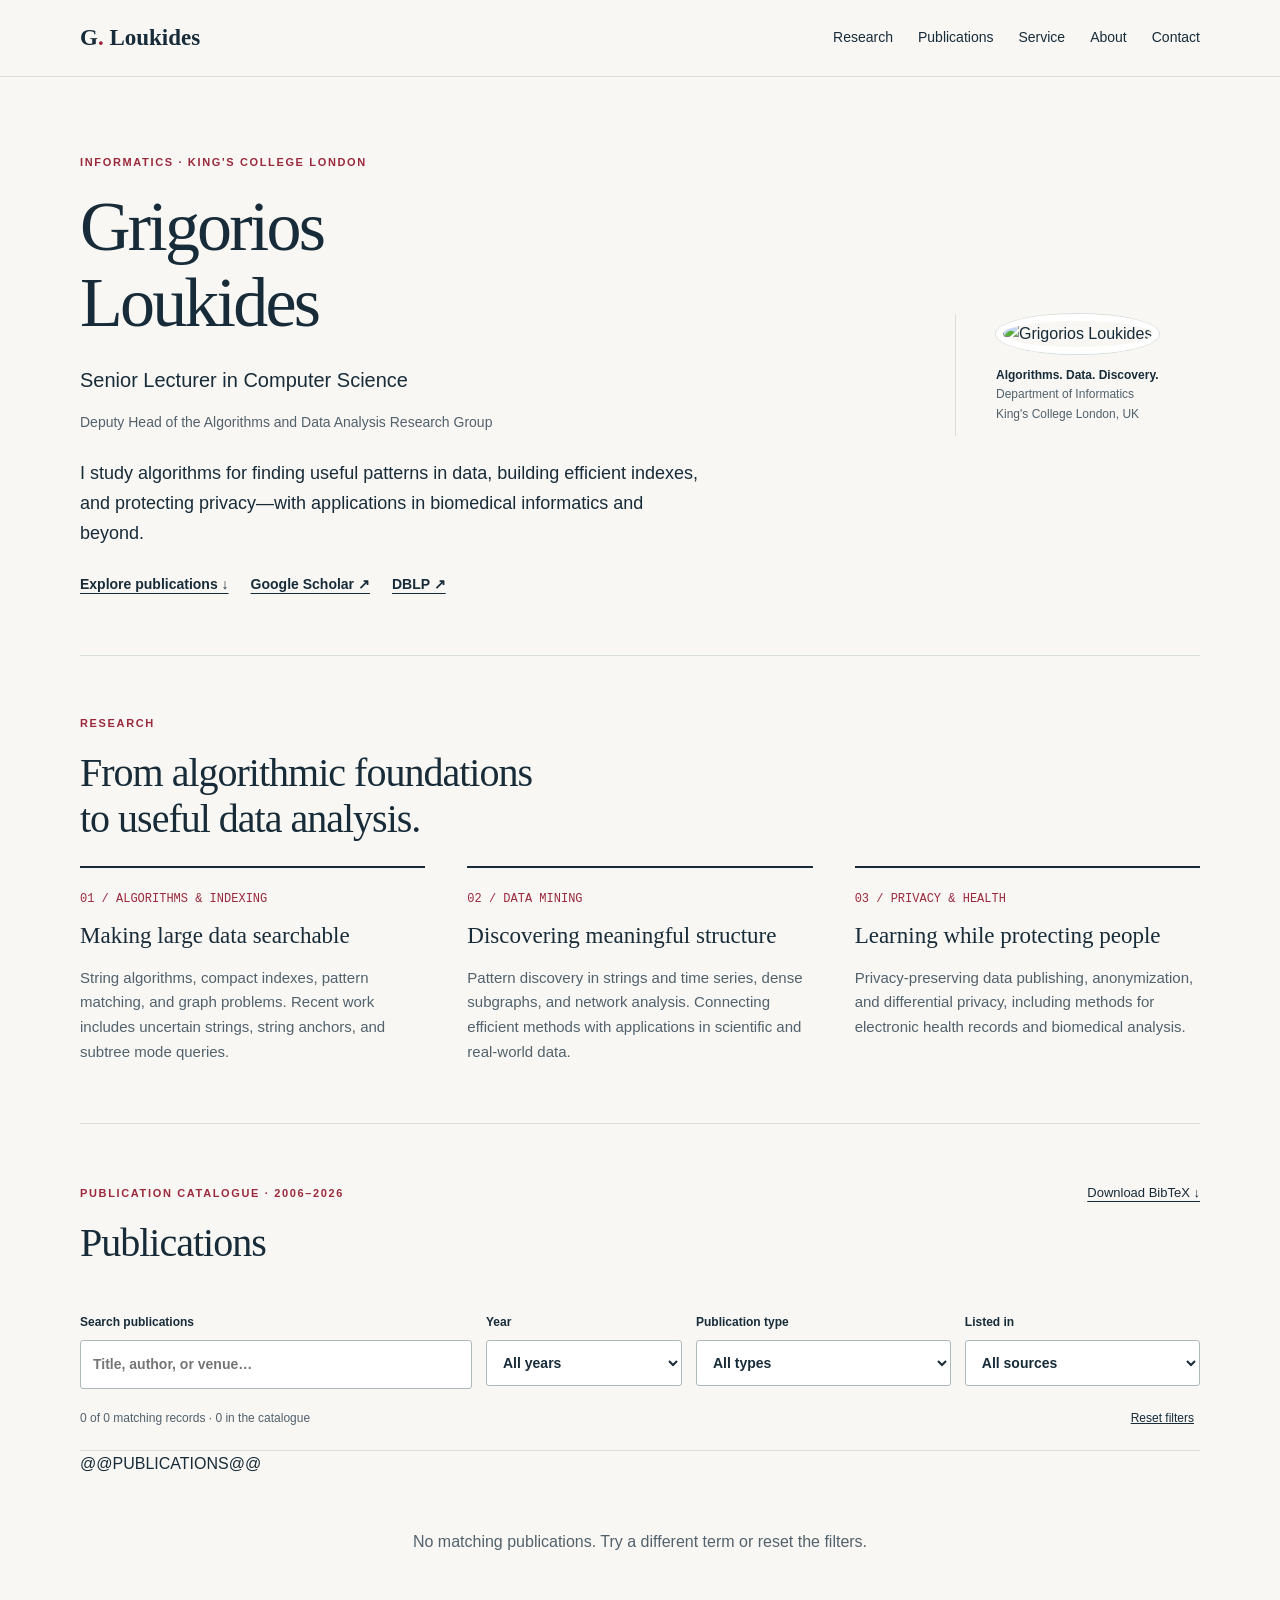
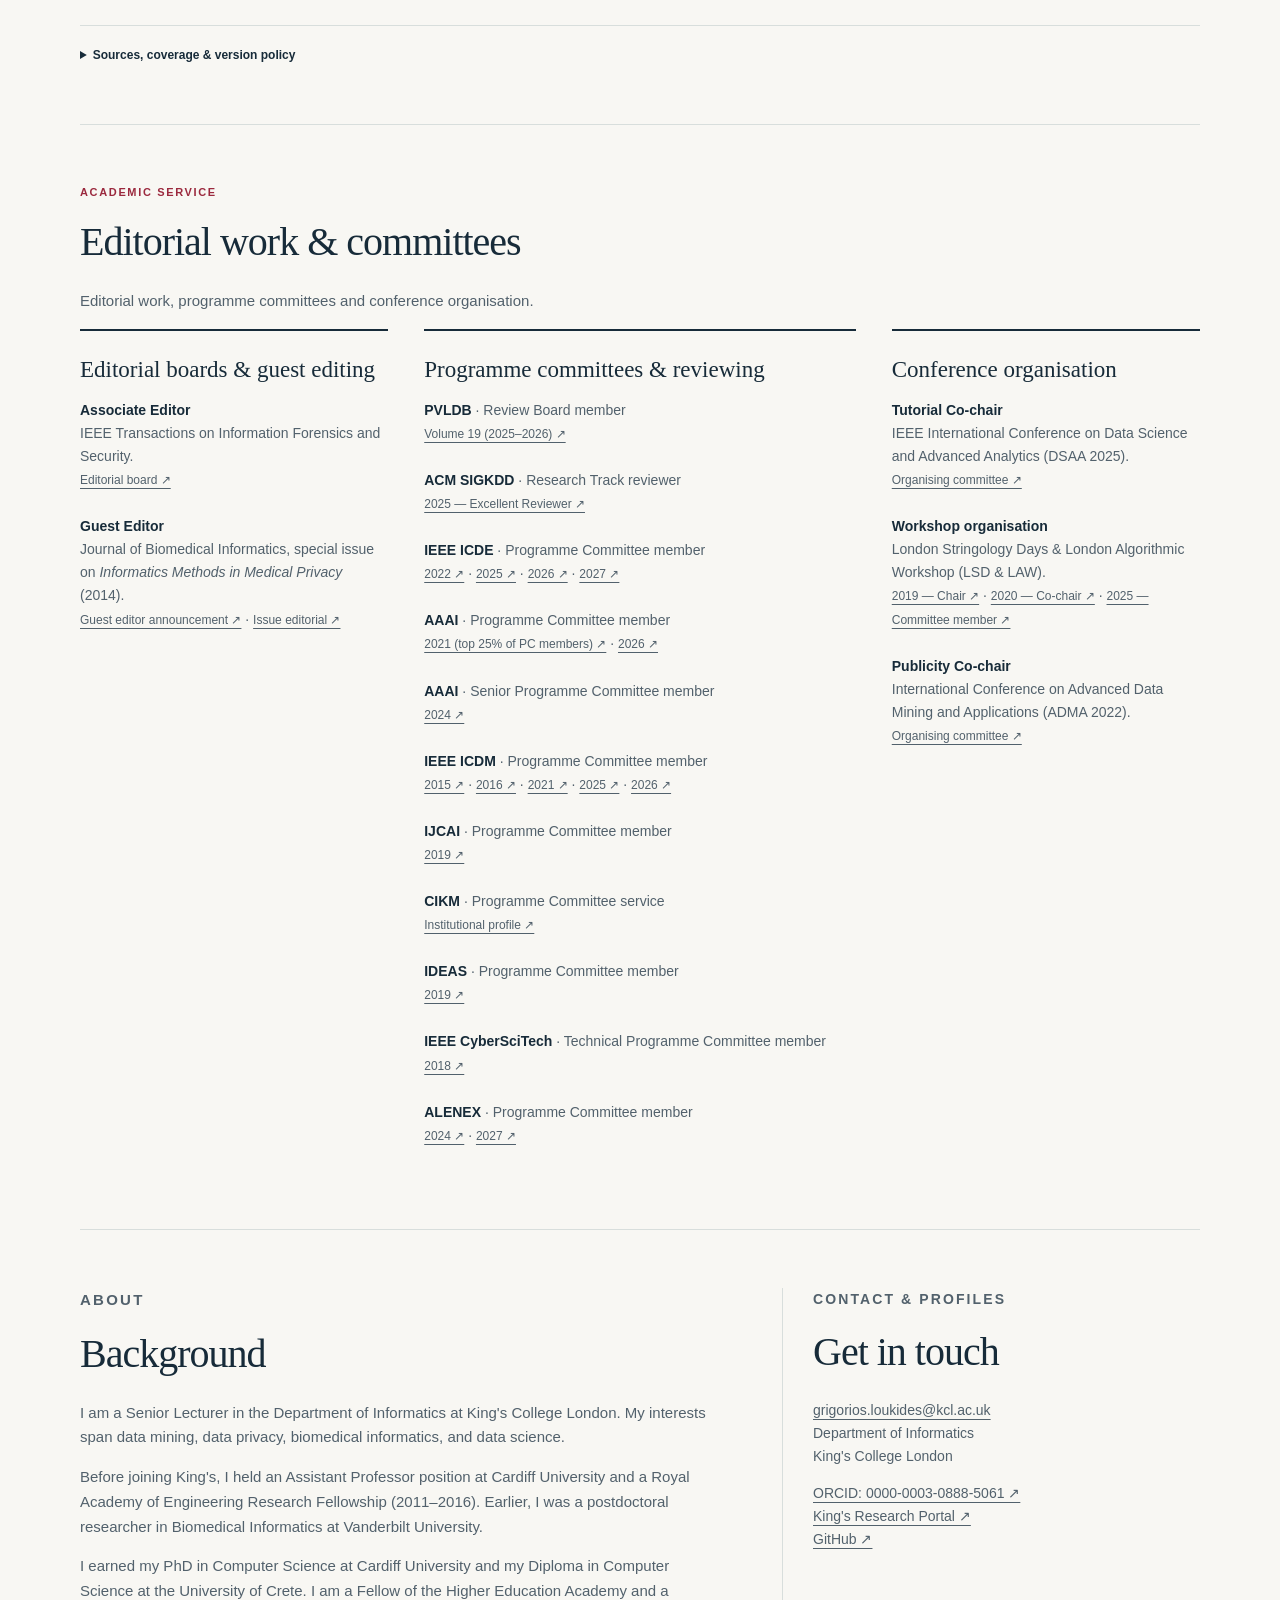
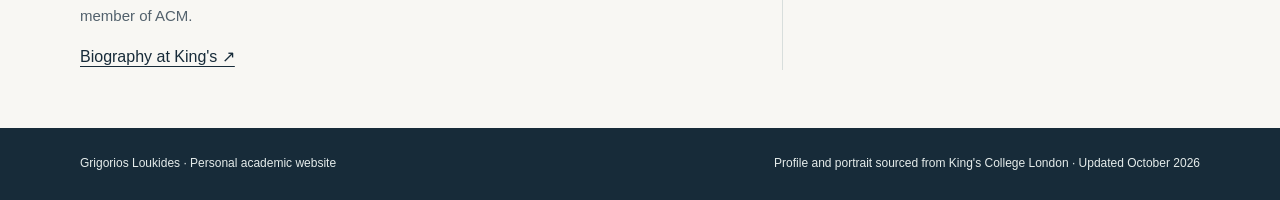
==== commit 00c5fd5a: "Expand sourced academic service history and simplify publications introduction" ====
--- a/template.html
+++ b/template.html
@@ -3,17 +3,28 @@
 <body><a class="skip" href="#main">Skip to content</a><header><div class="wrap top"><a class="brand" href="#main" aria-label="Grigorios Loukides, home">G<span>.</span> Loukides</a><nav aria-label="Main navigation"><a class="optional" href="#research">Research</a><a href="#publications">Publications</a><a class="optional" href="#service">Service</a><a href="#about">About</a><a href="#contact">Contact</a></nav></div></header>
 <main id="main" class="wrap"><section class="hero" aria-labelledby="name"><div><p class="eyebrow">Informatics · King's College London</p><h1 id="name">Grigorios<br>Loukides</h1><p class="role">Senior Lecturer in Computer Science</p><p class="subrole">Deputy Head of the Algorithms and Data Analysis Research Group</p><p class="intro">I study algorithms for finding useful patterns in data, building efficient indexes, and protecting privacy—with applications in biomedical informatics and beyond.</p><div class="links"><a href="#publications">Explore publications ↓</a><a href="https://scholar.google.com/citations?user=OtmncdQAAAAJ">Google Scholar ↗</a><a href="https://dblp.org/pid/96/4724">DBLP ↗</a></div></div><div class="portrait-wrap"><img class="portrait" src="@@PORTRAIT@@" alt="Grigorios Loukides" width="176" height="176"><p><strong>Algorithms. Data. Discovery.</strong><br>Department of Informatics<br>King's College London, UK</p></div></section>
 <section class="section" id="research"><p class="eyebrow">Research</p><h2>From algorithmic foundations<br>to useful data analysis.</h2><div class="research-grid"><article><span class="num">01 / ALGORITHMS & INDEXING</span><h3>Making large data searchable</h3><p>String algorithms, compact indexes, pattern matching, and graph problems. Recent work includes uncertain strings, string anchors, and subtree mode queries.</p></article><article><span class="num">02 / DATA MINING</span><h3>Discovering meaningful structure</h3><p>Pattern discovery in strings and time series, dense subgraphs, and network analysis. Connecting efficient methods with applications in scientific and real-world data.</p></article><article><span class="num">03 / PRIVACY & HEALTH</span><h3>Learning while protecting people</h3><p>Privacy-preserving data publishing, anonymization, and differential privacy, including methods for electronic health records and biomedical analysis.</p></article></div></section>
-<section class="section" id="publications"><div class="section-title"><div><p class="eyebrow">Publication catalogue · 2006–2026</p><h2>Publications</h2></div><a href="publications.bib" download>Download BibTeX ↓</a></div><p class="pub-intro">@@COUNT@@ records from DBLP, PubMed, and the accessible Google Scholar entries. Duplicate database entries are merged; conference, journal, and preprint versions remain distinct. <a href="#sources">Source coverage</a>.</p><noscript><p class="nojs">All publications are shown below. Enable JavaScript to search and filter.</p></noscript><div class="filters js-only" role="search" aria-label="Search publications"><label for="search">Search publications<input type="search" id="search" placeholder="Title, author, or venue…" autocomplete="off"></label><label for="year">Year<select id="year"><option value="">All years</option>@@YEARS@@</select></label><label for="type">Publication type<select id="type"><option value="">All types</option>@@TYPES@@</select></label><label for="source">Listed in<select id="source"><option value="">All sources</option><option>DBLP</option><option>PubMed</option><option>Google Scholar</option></select></label></div><div class="result-bar js-only"><span id="count" role="status" aria-live="polite"></span><button class="text-button" id="reset" type="button">Reset filters</button></div><div id="publication-list">@@PUBLICATIONS@@</div><p id="empty" class="empty" hidden>No matching publications. Try a different term or reset the filters.</p><button id="more" class="load" type="button" hidden>Show more</button><details id="sources" class="source-note"><summary>Sources, coverage &amp; version policy</summary><p>Compiled on 20 October 2026. The source union contains 126 DBLP records and 18 PubMed records, with 12 overlaps. The thesis is excluded from the displayed catalogue and BibTeX export, leaving 131 records. Twenty entries visible in an older indexed Google Scholar profile snapshot were checked and matched to existing entries. Scholar restricted further retrieval, so this is not a verified complete Google Scholar bibliography. Citation counts and h-index are deliberately omitted.</p><p>Records are reconciled using normalized titles, compatible years, and publication type. Separate publication versions and corrections are retained. The total is a count of bibliographic records, not a count of unique research contributions. Google Scholar badges mean an entry was observed in that snapshot; their absence does not mean a paper is absent from Scholar.</p><div class="links"><a href="https://dblp.org/pid/96/4724">DBLP bibliography</a><a href="https://pubmed.ncbi.nlm.nih.gov/?term=Loukides+G%5BAuthor%5D">PubMed author search</a><a href="https://scholar.google.com/citations?user=OtmncdQAAAAJ">Google Scholar profile</a><a href="data/publications.json">Publication data (JSON)</a></div></details></section>
-<section class="section" id="service"><p class="eyebrow">Academic service</p><h2>Editorial work &amp; committees</h2><p class="pub-intro">Selected editorial, programme committee and conference organisation roles.</p><div class="service-grid">
+<section class="section" id="publications"><div class="section-title"><div><p class="eyebrow">Publication catalogue · 2006–2026</p><h2>Publications</h2></div><a href="publications.bib" download>Download BibTeX ↓</a></div><noscript><p class="nojs">All publications are shown below. Enable JavaScript to search and filter.</p></noscript><div class="filters js-only" role="search" aria-label="Search publications"><label for="search">Search publications<input type="search" id="search" placeholder="Title, author, or venue…" autocomplete="off"></label><label for="year">Year<select id="year"><option value="">All years</option>@@YEARS@@</select></label><label for="type">Publication type<select id="type"><option value="">All types</option>@@TYPES@@</select></label><label for="source">Listed in<select id="source"><option value="">All sources</option><option>DBLP</option><option>PubMed</option><option>Google Scholar</option></select></label></div><div class="result-bar js-only"><span id="count" role="status" aria-live="polite"></span><button class="text-button" id="reset" type="button">Reset filters</button></div><div id="publication-list">@@PUBLICATIONS@@</div><p id="empty" class="empty" hidden>No matching publications. Try a different term or reset the filters.</p><button id="more" class="load" type="button" hidden>Show more</button><details id="sources" class="source-note"><summary>Sources, coverage &amp; version policy</summary><p>Compiled on 20 October 2026. The source union contains 126 DBLP records and 18 PubMed records, with 12 overlaps. The thesis is excluded from the displayed catalogue and BibTeX export, leaving 131 records. Twenty entries visible in an older indexed Google Scholar profile snapshot were checked and matched to existing entries. Scholar restricted further retrieval, so this is not a verified complete Google Scholar bibliography. Citation counts and h-index are deliberately omitted.</p><p>Records are reconciled using normalized titles, compatible years, and publication type. Separate publication versions and corrections are retained. The total is a count of bibliographic records, not a count of unique research contributions. Google Scholar badges mean an entry was observed in that snapshot; their absence does not mean a paper is absent from Scholar.</p><div class="links"><a href="https://dblp.org/pid/96/4724">DBLP bibliography</a><a href="https://pubmed.ncbi.nlm.nih.gov/?term=Loukides+G%5BAuthor%5D">PubMed author search</a><a href="https://scholar.google.com/citations?user=OtmncdQAAAAJ">Google Scholar profile</a><a href="data/publications.json">Publication data (JSON)</a></div></details></section>
+<section class="section" id="service"><p class="eyebrow">Academic service</p><h2>Editorial work &amp; committees</h2><p class="pub-intro">Editorial work, programme committees and conference organisation.</p><div class="service-grid">
 <article><h3>Editorial boards &amp; guest editing</h3><ul>
 <li><strong>Associate Editor</strong><br>IEEE Transactions on Information Forensics and Security.<br><a href="https://signalprocessingsociety.org/publications-resources/ieee-transactions-information-forensics-and-security/editorial-board">Editorial board ↗</a></li>
 <li><strong>Guest Editor</strong><br>Journal of Biomedical Informatics, special issue on <em>Informatics Methods in Medical Privacy</em> (2014).<br><a href="https://groups.google.com/g/healthinformaticsworld/c/WJ-ol2ZrMZ8">Guest editor announcement ↗</a> · <a href="https://pubmed.ncbi.nlm.nih.gov/25090933/">Issue editorial ↗</a></li>
 </ul></article>
-<article><h3>Programme committees</h3><ul>
-<li><strong>IEEE ICDE</strong> · Programme Committee member<br><a href="https://ieee-icde.org/2025/program-committees/">2025 ↗</a> · <a href="https://icde2026.github.io/pc-chairs.html">2026 ↗</a> · <a href="https://icde2027.github.io/pc-chairs.html">2027 ↗</a></li>
-<li><strong>AAAI</strong> · Programme Committee member<br><a href="https://aaai.org/conference/aaai/aaai-26/2026-program-committee/">2026 ↗</a></li>
-<li><strong>ALENEX</strong> · Programme Committee member<br><a href="https://www.siam.org/conferences-events/past-event-archive/alenex24/">2024 ↗</a></li>
+<article class="committee-column"><h3>Programme committees &amp; reviewing</h3><ul>
+<li><strong>PVLDB</strong> · Review Board member<br><a href="https://www.vldb.org/pvldb/vol19/FrontMatterVol19No1.pdf">Volume 19 (2025–2026) ↗</a></li>
+<li><strong>ACM SIGKDD</strong> · Research Track reviewer<br><a href="https://kdd.org/kdd2025/research-track-program-committee/">2025 — Excellent Reviewer ↗</a></li>
+<li><strong>IEEE ICDE</strong> · Programme Committee member<br><a href="https://icde2022.ieeecomputer.my/research-program-committee/">2022 ↗</a> · <a href="https://ieee-icde.org/2025/program-committees/">2025 ↗</a> · <a href="https://icde2026.github.io/pc-chairs.html">2026 ↗</a> · <a href="https://icde2027.github.io/pc-chairs.html">2027 ↗</a></li>
+<li><strong>AAAI</strong> · Programme Committee member<br><a href="https://aaai.org/wp-content/uploads/2023/01/AAAI-21-Program-Committee.pdf">2021 (top 25% of PC members) ↗</a> · <a href="https://aaai.org/conference/aaai/aaai-26/2026-program-committee/">2026 ↗</a></li>
+<li><strong>AAAI</strong> · Senior Programme Committee member<br><a href="https://aaai.org/aaai-24-conference/aaai-24-senior-program-committee/">2024 ↗</a></li>
+<li><strong>IEEE ICDM</strong> · Programme Committee member<br><a href="https://icdm2015.stonybrook.edu/content/organization/">2015 ↗</a> · <a href="https://icdm2016.eurecat.cat/program-committee/">2016 ↗</a> · <a href="https://icdm2021.auckland.ac.nz/achairs-pcommittee/">2021 ↗</a> · <a href="https://www3.cs.stonybrook.edu/~icdm2025/pcmemberlist.html">2025 ↗</a> · <a href="https://www3.cs.stonybrook.edu/~icdm2026/progcmte/list.htm">2026 ↗</a></li>
+<li><strong>IJCAI</strong> · Programme Committee member<br><a href="https://www.ijcai19.org/program-committee.html">2019 ↗</a></li>
+<li><strong>CIKM</strong> · Programme Committee service<br><a href="https://www.rephrain.ac.uk/grigorios-loukides/">Institutional profile ↗</a></li>
+<li><strong>IDEAS</strong> · Programme Committee member<br><a href="https://confsys.encs.concordia.ca/IDEAS/ideas19/ideas19_pc_list.php">2019 ↗</a></li>
+<li><strong>IEEE CyberSciTech</strong> · Technical Programme Committee member<br><a href="https://cyber-science.org/2018/technical-committee.html">2018 ↗</a></li>
+<li><strong>ALENEX</strong> · Programme Committee member<br><a href="https://www.siam.org/conferences-events/past-event-archive/alenex24/">2024 ↗</a> · <a href="https://alenex2027.hotcrp.com/users/pc">2027 ↗</a></li>
 </ul></article>
-<article><h3>Conference organisation</h3><ul><li><strong>Publicity Co-chair</strong><br>International Conference on Advanced Data Mining and Applications (ADMA 2022).<br><a href="https://adma2022.uqcloud.net/organisation_committee.html">Organising committee ↗</a></li></ul></article>
+<article><h3>Conference organisation</h3><ul>
+<li><strong>Tutorial Co-chair</strong><br>IEEE International Conference on Data Science and Advanced Analytics (DSAA 2025).<br><a href="https://dsaa.ieee.org/2025/organizing-committee/">Organising committee ↗</a></li>
+<li><strong>Workshop organisation</strong><br>London Stringology Days &amp; London Algorithmic Workshop (LSD &amp; LAW).<br><a href="https://dmatheorynet.blogspot.com/2018/12/?m=0">2019 — Chair ↗</a> · <a href="https://fenris.cs.ucr.edu/pipermail/cpm-spire-l/attachments/20191017/a34985d1/attachment.html">2020 — Co-chair ↗</a> · <a href="https://dmatheorynet.blogspot.com/2024/12/dmanet-first-cfp-lsd-for-costas-2025.html?m=0">2025 — Committee member ↗</a></li>
+<li><strong>Publicity Co-chair</strong><br>International Conference on Advanced Data Mining and Applications (ADMA 2022).<br><a href="https://adma2022.uqcloud.net/organisation_committee.html">Organising committee ↗</a></li></ul></article>
 </div></section>
 <section class="section about" id="about"><div><p class="eyebrow">About</p><h2>Background</h2><p>I am a Senior Lecturer in the Department of Informatics at King's College London. My interests span data mining, data privacy, biomedical informatics, and data science.</p><p>Before joining King's, I held an Assistant Professor position at Cardiff University and a Royal Academy of Engineering Research Fellowship (2011–2016). Earlier, I was a postdoctoral researcher in Biomedical Informatics at Vanderbilt University.</p><p>I earned my PhD in Computer Science at Cardiff University and my Diploma in Computer Science at the University of Crete. I am a Fellow of the Higher Education Academy and a member of ACM.</p><a href="https://www.kcl.ac.uk/people/grigorios-loukides">Biography at King's ↗</a></div><aside id="contact"><p class="eyebrow">Contact & profiles</p><h2>Get in touch</h2><p><a href="mailto:grigorios.loukides@kcl.ac.uk">grigorios.loukides@kcl.ac.uk</a><br>Department of Informatics<br>King's College London</p><p><a href="https://orcid.org/0000-0003-0888-5061">ORCID: 0000-0003-0888-5061 ↗</a><br><a href="https://kclpure.kcl.ac.uk/portal/en/persons/grigorios.loukides">King's Research Portal ↗</a><br><a href="https://github.com/grigorios-loukides">GitHub ↗</a></p></aside></section></main><footer><div class="wrap"><span>Grigorios Loukides · Personal academic website</span><span>Profile and portrait sourced from King's College London · Updated October 2026</span></div></footer></body></html>
--- a/style.css
+++ b/style.css
@@ -1,3 +1,3 @@
 :root{--paper:#f8f7f3;--ink:#172b39;--muted:#52616c;--line:#d8dedc;--accent:#9b293e;--wash:#ecefe9;--white:#fff;--serif:Georgia,'Times New Roman',serif}*{box-sizing:border-box}html{scroll-behavior:smooth;scroll-padding-top:90px}body{margin:0;background:var(--paper);color:var(--ink);font-family:Arial,Helvetica,sans-serif;font-size:16px;line-height:1.65}a{color:inherit;text-underline-offset:4px}a:hover{color:var(--accent)}button,input,select{font:inherit}button,a,input,select,summary{touch-action:manipulation}:focus-visible{outline:3px solid var(--accent);outline-offset:4px}.wrap{width:min(1120px,calc(100% - 64px));margin:auto}.skip{position:absolute;left:15px;top:-60px;background:white;padding:10px;z-index:5}.skip:focus{top:10px}header{border-bottom:1px solid var(--line);background:var(--paper);position:sticky;top:0;z-index:3}.top{display:flex;align-items:center;justify-content:space-between;gap:24px;min-height:76px}.brand{text-decoration:none;font-family:var(--serif);font-weight:bold;font-size:23px}.brand span{color:var(--accent)}nav{display:flex;gap:25px;font-size:14px}nav a{text-decoration:none}.eyebrow{color:var(--accent);text-transform:uppercase;letter-spacing:.15em;font-size:11px;font-weight:700;margin:0 0 18px}.hero{padding:76px 0 58px;display:grid;grid-template-columns:1fr 245px;gap:80px;align-items:center}h1{font:normal clamp(42px,6vw,70px)/1.08 var(--serif);letter-spacing:-.04em;margin:0 0 24px}h2{font:normal clamp(30px,4vw,40px)/1.15 var(--serif);letter-spacing:-.025em;margin:0 0 24px}h3{font:normal 23px/1.3 var(--serif);margin:0 0 14px}.role{font-size:20px;margin:0 0 5px}.subrole{font-size:14px;color:var(--muted);max-width:520px}.intro{font-size:18px;max-width:630px;margin:25px 0}.links{display:flex;flex-wrap:wrap;gap:12px 22px;font-size:14px}.links a{font-weight:bold}.portrait{width:176px;height:176px;object-fit:cover;border-radius:50%;border:7px solid white;box-shadow:0 0 0 1px var(--line)}.portrait-wrap{border-left:1px solid var(--line);padding-left:40px}.portrait-wrap p{font-size:12px;color:var(--muted);line-height:1.6}.portrait-wrap strong{color:var(--ink)}.section{padding:58px 0;border-top:1px solid var(--line)}.section-title{display:flex;justify-content:space-between;align-items:baseline;gap:20px}.section-title>a{font-size:13px}.research-grid{display:grid;grid-template-columns:repeat(3,1fr);gap:42px}.research-grid article{border-top:2px solid var(--ink);padding-top:24px}.research-grid p{font-size:15px;color:var(--muted);margin-bottom:0}.research-grid .num{font:12px monospace;color:var(--accent);display:block;margin-bottom:15px}.pub-intro{color:var(--muted);max-width:760px;font-size:15px}.filters{display:grid;grid-template-columns:2fr 1fr 1.3fr 1.2fr;gap:14px;padding:23px 0 14px}.filters label{font-size:12px;font-weight:700;display:block}.filters input,.filters select{display:block;width:100%;border:1px solid #aeb9bc;border-radius:3px;background:white;padding:12px;margin-top:7px;color:var(--ink);font-size:14px;min-height:46px}.result-bar{display:flex;justify-content:space-between;align-items:center;gap:15px;color:var(--muted);font-size:12px;border-bottom:1px solid var(--line);padding-bottom:16px}.text-button{background:none;border:0;text-decoration:underline;cursor:pointer;padding:6px;color:var(--ink)}.pub{display:grid;grid-template-columns:70px 1fr;gap:20px;padding:25px 0;border-bottom:1px solid var(--line)}.pub-year{font:22px var(--serif);color:var(--muted);padding-top:4px}.pub h3{font-family:Arial,Helvetica,sans-serif;font-size:17px;font-weight:600;line-height:1.45;margin:0 0 8px}.pub h3 a{text-decoration:none}.authors{color:var(--muted);font-size:13px;margin:0 0 7px}.authors strong{color:var(--ink);font-weight:600}.venue{font-size:13px;margin:0 0 12px}.pub-foot{display:flex;gap:12px;flex-wrap:wrap;align-items:baseline;font-size:11px}.type{border:1px solid var(--line);padding:2px 8px;border-radius:2px}.pub-foot>a{font-weight:600}.pub details{font-size:12px}.pub summary{cursor:pointer;text-decoration:underline}.pub pre{background:var(--wash);padding:14px;white-space:pre-wrap;overflow-wrap:anywhere;font-size:11px;max-width:800px}.load{display:block;margin:28px auto 0;background:var(--ink);color:white;border:0;padding:12px 30px;border-radius:3px;cursor:pointer}.load:hover{background:var(--accent)}[hidden]{display:none!important}.empty{padding:35px;color:var(--muted);text-align:center}.about{display:grid;grid-template-columns:1.5fr 1fr;gap:75px}.about p{color:var(--muted);font-size:15px}.about aside{padding-left:30px;border-left:1px solid var(--line)}.about aside p{font-size:14px}.about aside a{overflow-wrap:anywhere}.source-note{margin-top:35px;border-top:1px solid var(--line);padding-top:20px;font-size:12px;color:var(--muted)}.source-note summary{cursor:pointer;font-weight:bold;color:var(--ink)}.source-note p{max-width:850px}.source-note li{margin:6px 0}footer{background:var(--ink);color:#e5eceb;padding:26px 0;font-size:12px}footer .wrap{display:flex;justify-content:space-between;gap:20px}.nojs{background:var(--wash);padding:15px}.js-only{display:none}.js .js-only{display:grid}.js .result-bar{display:flex}@media(max-width:800px){.wrap{width:calc(100% - 36px)}.top{min-height:68px;gap:14px}.brand{font-size:21px}nav{gap:16px;font-size:12px}nav .optional{display:none}.hero{grid-template-columns:1fr 155px;gap:20px;padding:50px 0}.portrait-wrap{padding-left:20px}.portrait{width:130px;height:130px}.research-grid{gap:22px}.filters{grid-template-columns:2fr 1fr}.about{gap:35px}.section{padding:42px 0}}@media(max-width:520px){.hero{grid-template-columns:1fr}.portrait-wrap{grid-row:1;border:0;padding:0;display:flex;align-items:center;gap:18px}.portrait{width:82px;height:82px;border-width:3px}.portrait-wrap p{margin:0}.hero{padding-top:28px}.eyebrow{margin-bottom:12px}h1{font-size:47px}.role{font-size:18px}.intro{font-size:16px}.research-grid,.about{grid-template-columns:1fr;gap:28px}.research-grid article{padding-top:16px}.research-grid .num{margin-bottom:8px}.about aside{border-left:0;border-top:1px solid var(--line);padding:25px 0 0}.pub{grid-template-columns:44px 1fr;gap:12px}.pub-year{font-size:18px}.pub h3{font-size:16px}.filters{grid-template-columns:1fr 1fr}.filters label:first-child{grid-column:1/-1}.section-title{align-items:start;flex-direction:column;gap:0}.section-title h2{margin-bottom:15px}.result-bar{align-items:start}footer .wrap{flex-direction:column;gap:4px}}@media(prefers-reduced-motion:reduce){html{scroll-behavior:auto}}@media print{header,.filters,.result-bar,.load,.source-note,footer{display:none!important}.wrap{width:100%}.hero,.section{padding:20px 0}.pub{break-inside:avoid}.pub[hidden]{display:grid!important}.pub details{display:none}body{background:white;color:black}}
 
-.service-grid{display:grid;grid-template-columns:1fr 1fr 1fr;gap:36px}.service-grid article{border-top:2px solid var(--ink);padding-top:24px}.service-grid h3{font-size:23px}.service-grid ul{list-style:none;padding:0;margin:0}.service-grid li{margin:0 0 24px;font-size:14px;color:var(--muted)}.service-grid strong{color:var(--ink)}.service-grid a{font-size:12px}@media(max-width:800px){.service-grid{grid-template-columns:1fr;gap:20px}}
+.service-grid{display:grid;grid-template-columns:1fr 1.4fr 1fr;gap:36px}.service-grid article{border-top:2px solid var(--ink);padding-top:24px}.service-grid h3{font-size:23px}.service-grid ul{list-style:none;padding:0;margin:0}.service-grid li{margin:0 0 24px;font-size:14px;color:var(--muted)}.service-grid strong{color:var(--ink)}.service-grid a{font-size:12px}@media(max-width:800px){.service-grid{grid-template-columns:1fr;gap:20px}}
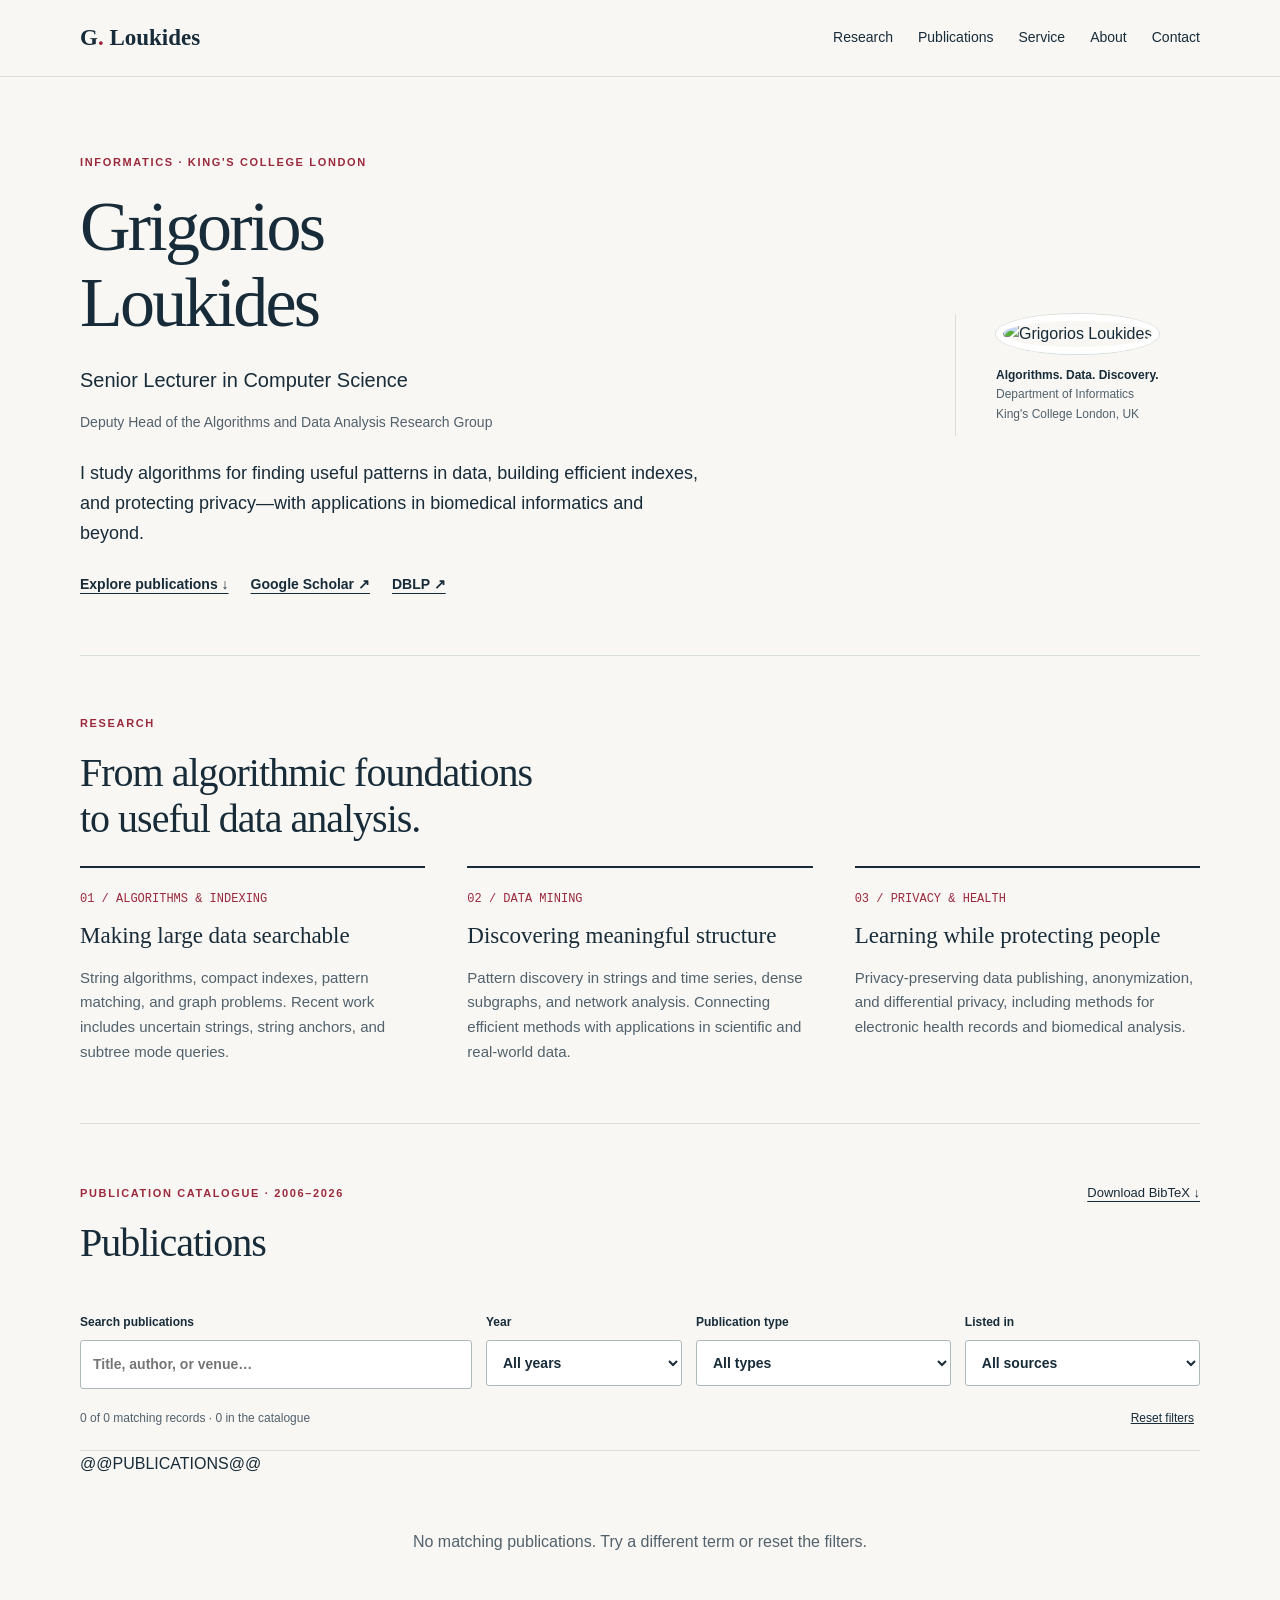
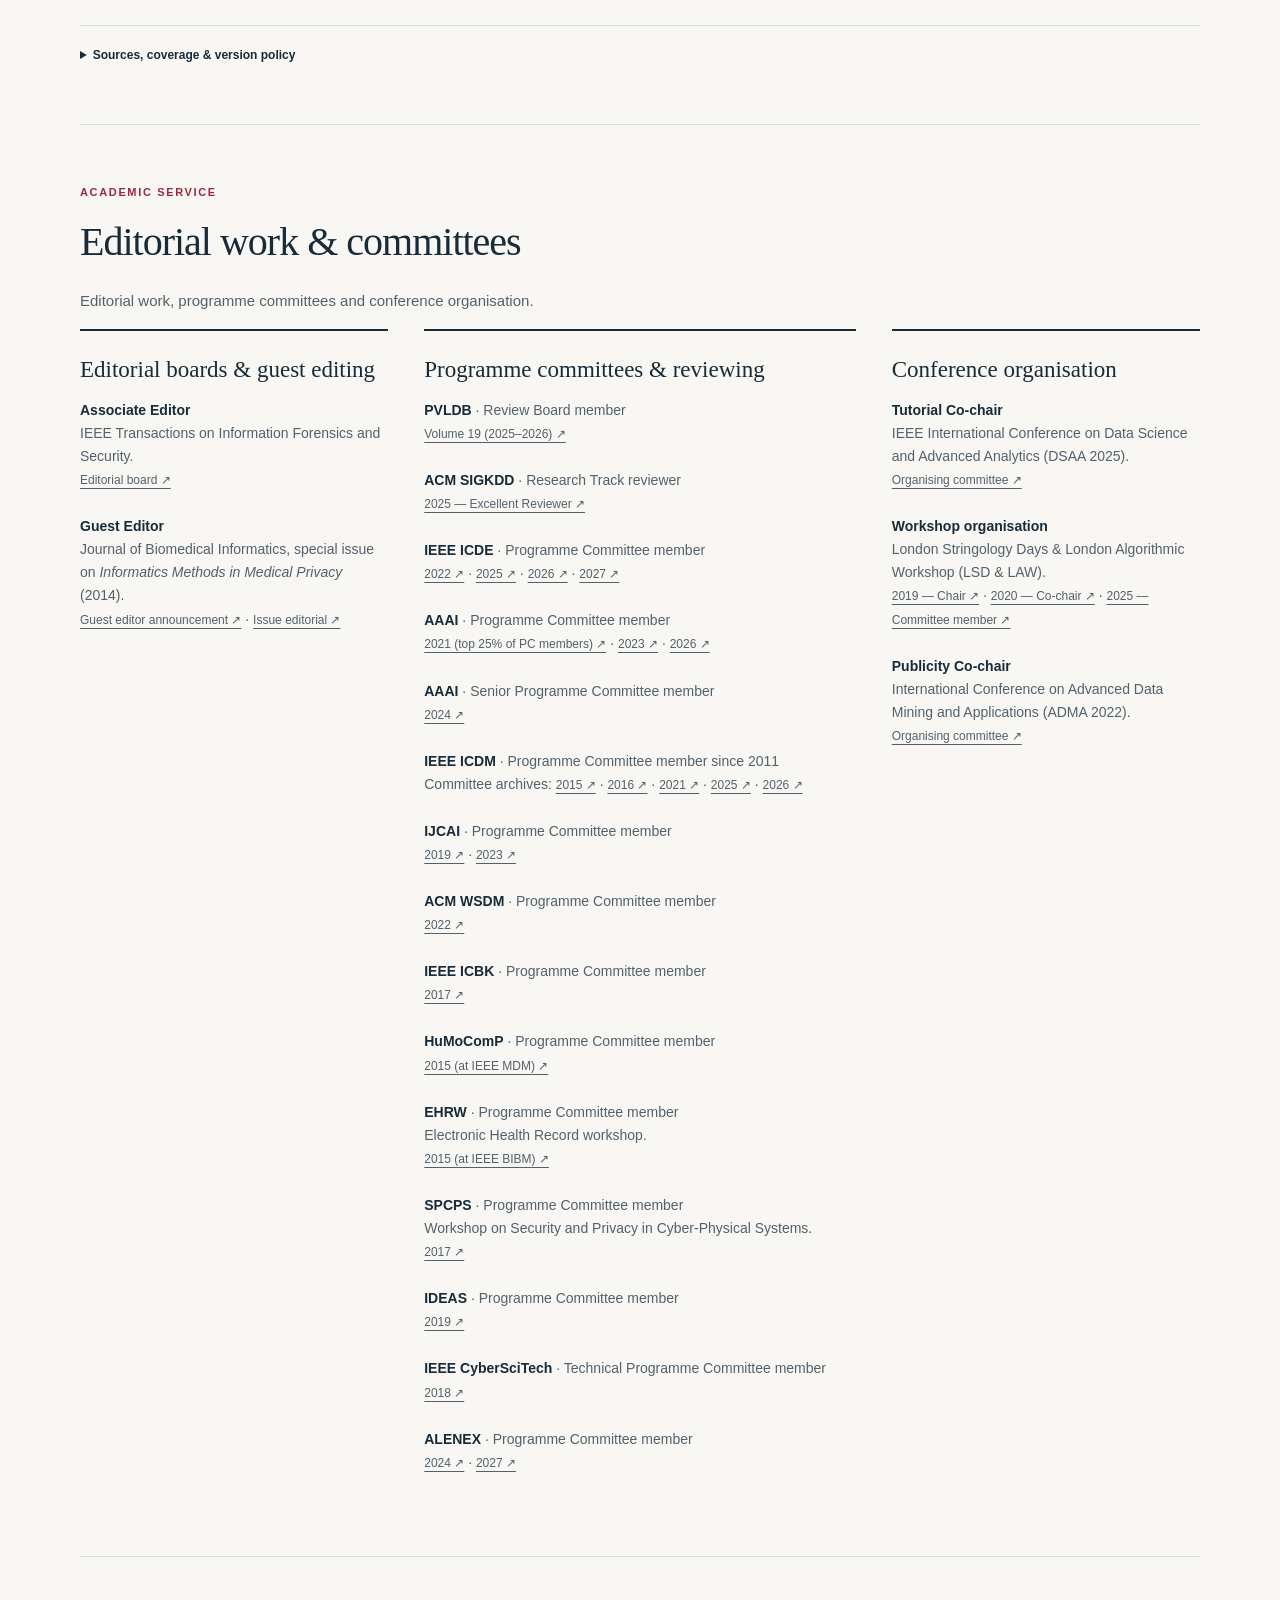
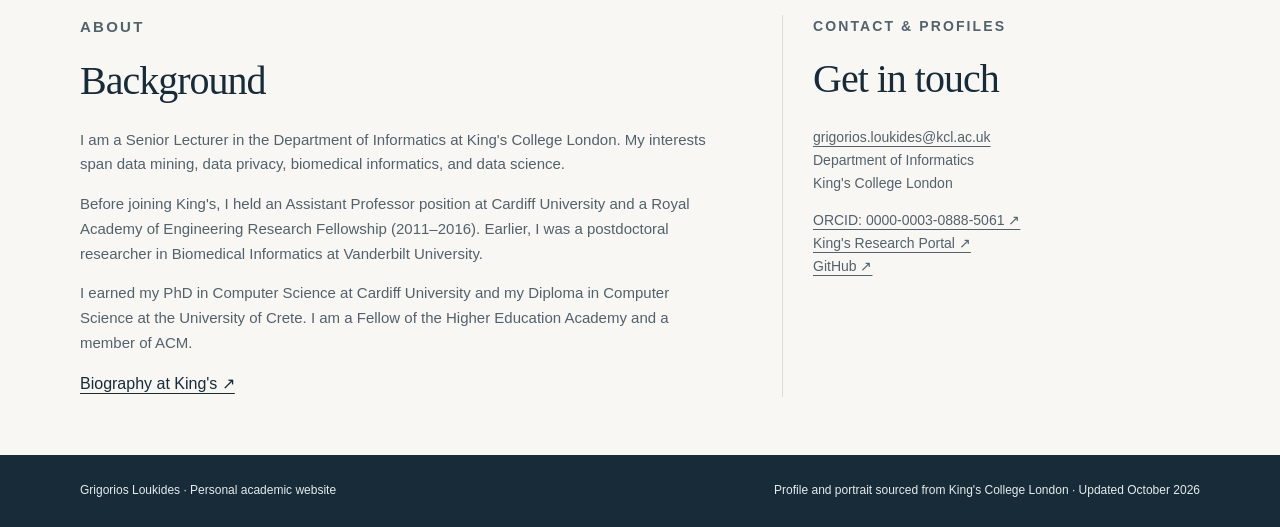
==== commit ed4aac19: "Correct ICDM service start, remove CIKM and add further committee roles" ====
--- a/template.html
+++ b/template.html
@@ -13,11 +13,15 @@
 <li><strong>PVLDB</strong> · Review Board member<br><a href="https://www.vldb.org/pvldb/vol19/FrontMatterVol19No1.pdf">Volume 19 (2025–2026) ↗</a></li>
 <li><strong>ACM SIGKDD</strong> · Research Track reviewer<br><a href="https://kdd.org/kdd2025/research-track-program-committee/">2025 — Excellent Reviewer ↗</a></li>
 <li><strong>IEEE ICDE</strong> · Programme Committee member<br><a href="https://icde2022.ieeecomputer.my/research-program-committee/">2022 ↗</a> · <a href="https://ieee-icde.org/2025/program-committees/">2025 ↗</a> · <a href="https://icde2026.github.io/pc-chairs.html">2026 ↗</a> · <a href="https://icde2027.github.io/pc-chairs.html">2027 ↗</a></li>
-<li><strong>AAAI</strong> · Programme Committee member<br><a href="https://aaai.org/wp-content/uploads/2023/01/AAAI-21-Program-Committee.pdf">2021 (top 25% of PC members) ↗</a> · <a href="https://aaai.org/conference/aaai/aaai-26/2026-program-committee/">2026 ↗</a></li>
+<li><strong>AAAI</strong> · Programme Committee member<br><a href="https://aaai.org/wp-content/uploads/2023/01/AAAI-21-Program-Committee.pdf">2021 (top 25% of PC members) ↗</a> · <a href="https://aaai.org/conference/aaai/aaai-23/aaai-23-program-committee/">2023 ↗</a> · <a href="https://aaai.org/conference/aaai/aaai-26/2026-program-committee/">2026 ↗</a></li>
 <li><strong>AAAI</strong> · Senior Programme Committee member<br><a href="https://aaai.org/aaai-24-conference/aaai-24-senior-program-committee/">2024 ↗</a></li>
-<li><strong>IEEE ICDM</strong> · Programme Committee member<br><a href="https://icdm2015.stonybrook.edu/content/organization/">2015 ↗</a> · <a href="https://icdm2016.eurecat.cat/program-committee/">2016 ↗</a> · <a href="https://icdm2021.auckland.ac.nz/achairs-pcommittee/">2021 ↗</a> · <a href="https://www3.cs.stonybrook.edu/~icdm2025/pcmemberlist.html">2025 ↗</a> · <a href="https://www3.cs.stonybrook.edu/~icdm2026/progcmte/list.htm">2026 ↗</a></li>
-<li><strong>IJCAI</strong> · Programme Committee member<br><a href="https://www.ijcai19.org/program-committee.html">2019 ↗</a></li>
-<li><strong>CIKM</strong> · Programme Committee service<br><a href="https://www.rephrain.ac.uk/grigorios-loukides/">Institutional profile ↗</a></li>
+<li><strong>IEEE ICDM</strong> · Programme Committee member since 2011<br><span class="service-sources">Committee archives: </span><a href="https://icdm2015.stonybrook.edu/content/organization/">2015 ↗</a> · <a href="https://icdm2016.eurecat.cat/program-committee/">2016 ↗</a> · <a href="https://icdm2021.auckland.ac.nz/achairs-pcommittee/">2021 ↗</a> · <a href="https://www3.cs.stonybrook.edu/~icdm2025/pcmemberlist.html">2025 ↗</a> · <a href="https://www3.cs.stonybrook.edu/~icdm2026/progcmte/list.htm">2026 ↗</a></li>
+<li><strong>IJCAI</strong> · Programme Committee member<br><a href="https://www.ijcai19.org/program-committee.html">2019 ↗</a> · <a href="https://ijcai-23.org/pc-member-list/index.html">2023 ↗</a></li>
+<li><strong>ACM WSDM</strong> · Programme Committee member<br><a href="https://www.wsdm-conference.org/2022/program-committee/">2022 ↗</a></li>
+<li><strong>IEEE ICBK</strong> · Programme Committee member<br><a href="https://www.zhonghuapu.com/ICBK2017/ICBK2017/organization.html">2017 ↗</a></li>
+<li><strong>HuMoComP</strong> · Programme Committee member<br><a href="https://humocomp15.cs.ucy.ac.cy/">2015 (at IEEE MDM) ↗</a></li>
+<li><strong>EHRW</strong> · Programme Committee member<br>Electronic Health Record workshop.<br><a href="https://www.ehu.eus/ccwintco/index.php?title=EHR_Workshop_2015">2015 (at IEEE BIBM) ↗</a></li>
+<li><strong>SPCPS</strong> · Programme Committee member<br>Workshop on Security and Privacy in Cyber-Physical Systems.<br><a href="https://www.ieee-security.org/Calendar/cfps/cfp-SPCPS2017.html">2017 ↗</a></li>
 <li><strong>IDEAS</strong> · Programme Committee member<br><a href="https://confsys.encs.concordia.ca/IDEAS/ideas19/ideas19_pc_list.php">2019 ↗</a></li>
 <li><strong>IEEE CyberSciTech</strong> · Technical Programme Committee member<br><a href="https://cyber-science.org/2018/technical-committee.html">2018 ↗</a></li>
 <li><strong>ALENEX</strong> · Programme Committee member<br><a href="https://www.siam.org/conferences-events/past-event-archive/alenex24/">2024 ↗</a> · <a href="https://alenex2027.hotcrp.com/users/pc">2027 ↗</a></li>
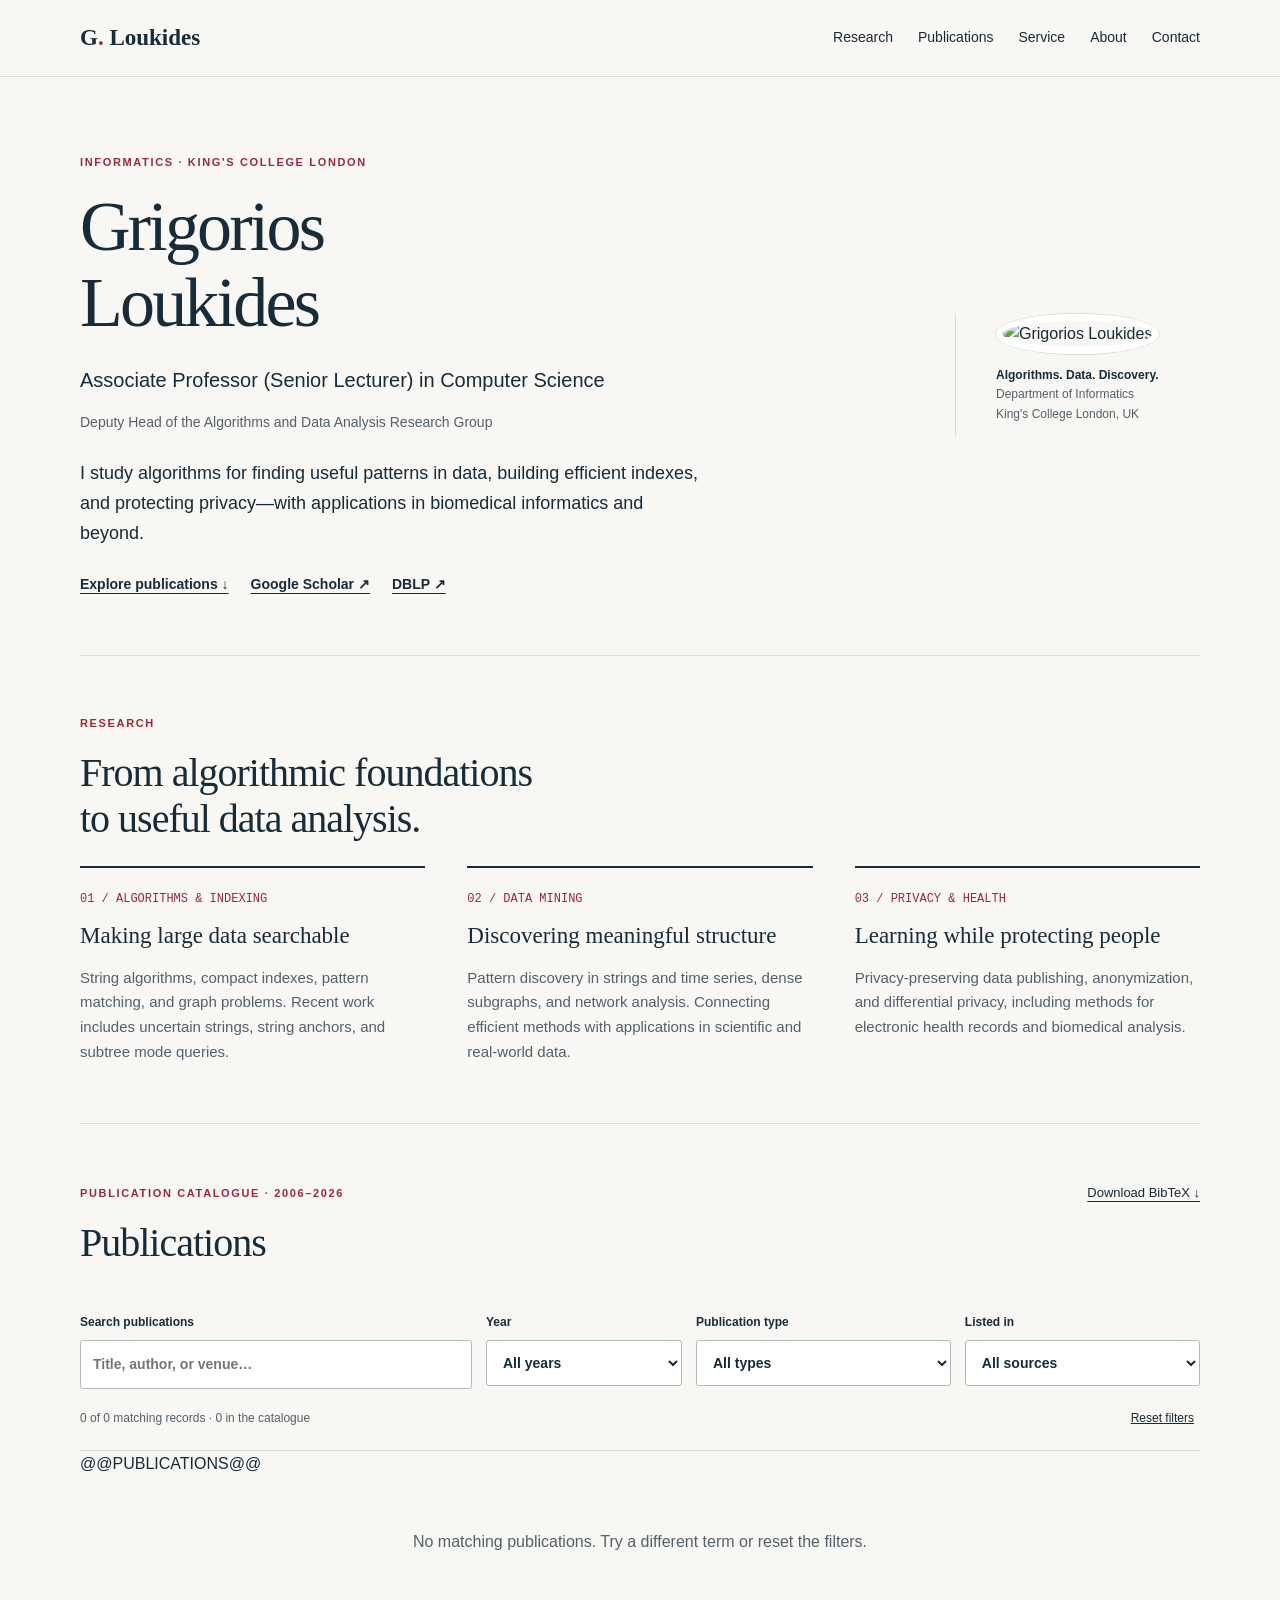
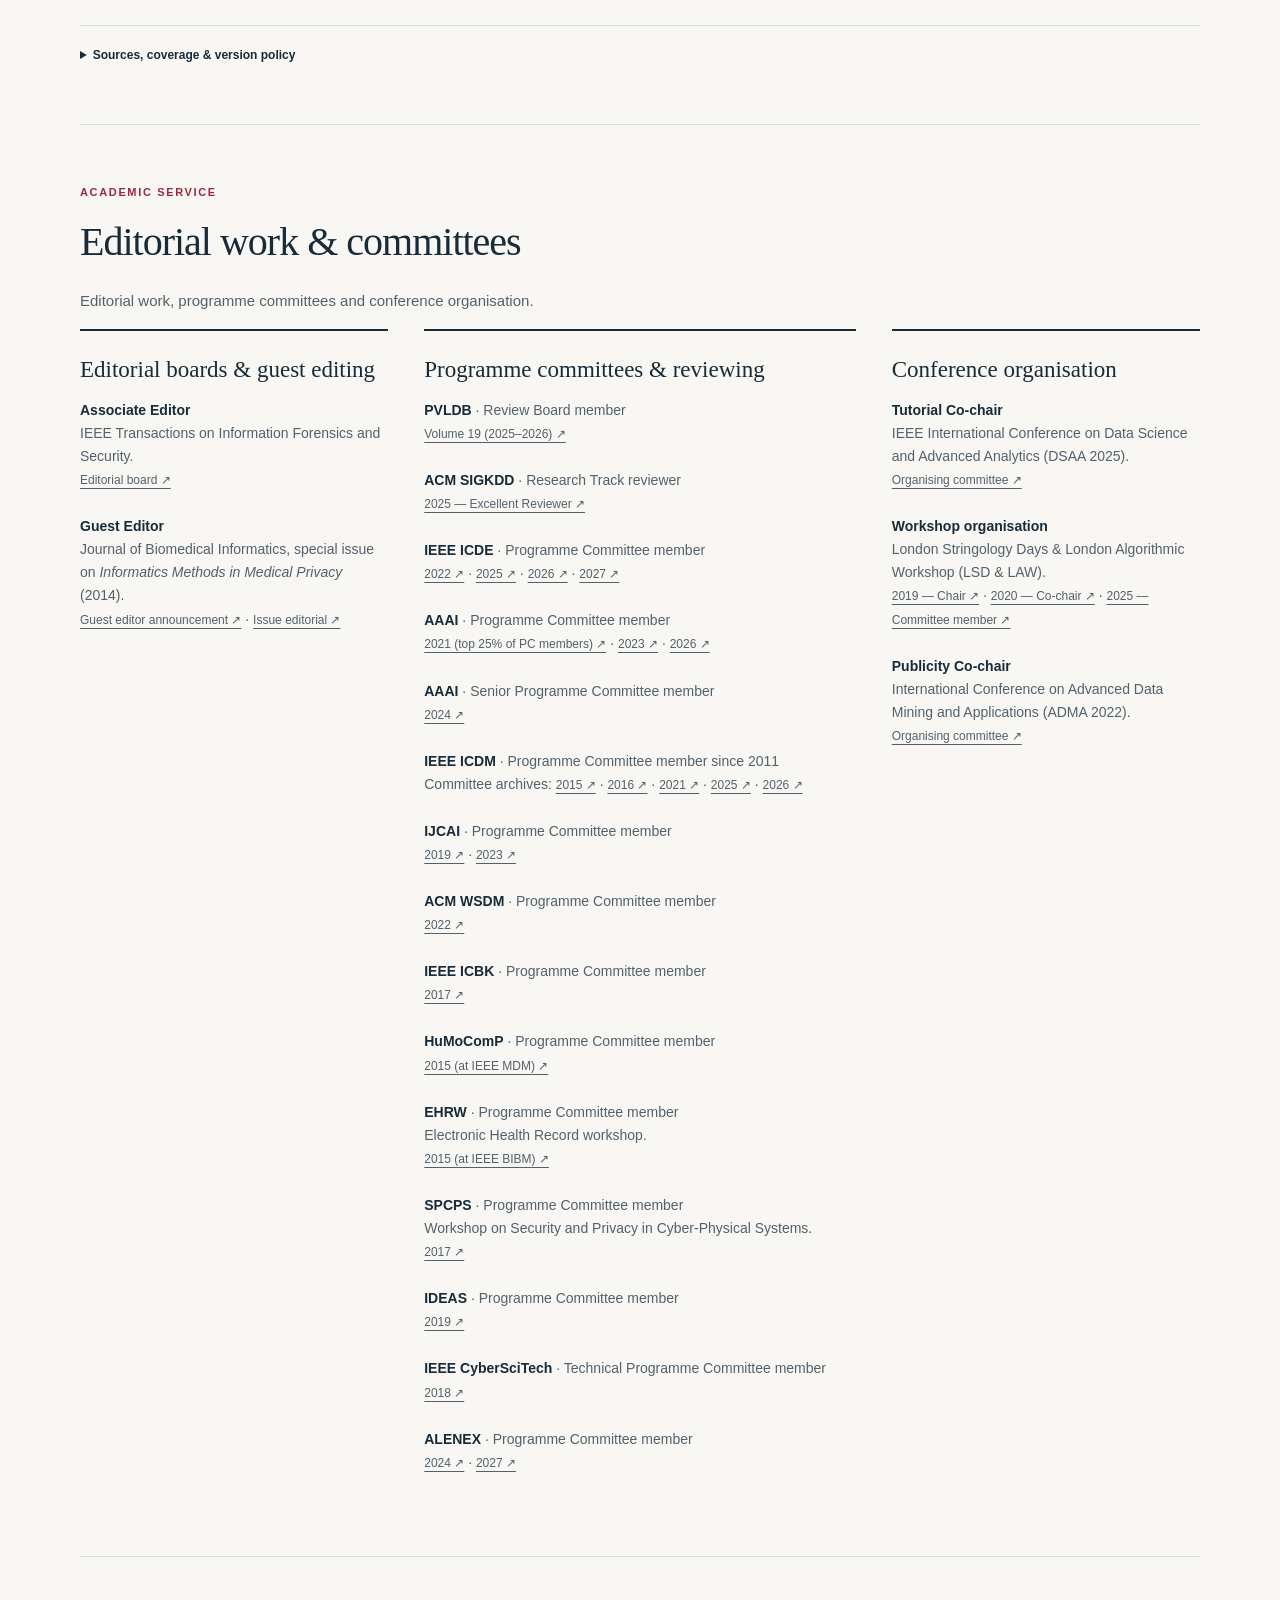
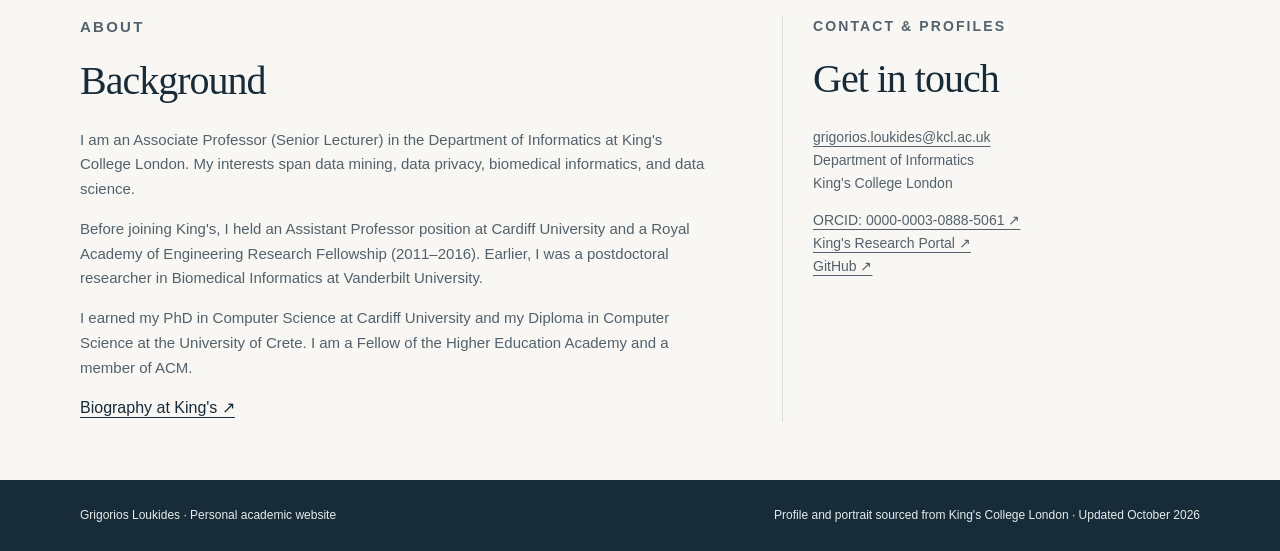
==== commit d1b522e5: "Update academic title throughout website and structured metadata" ====
--- a/template.html
+++ b/template.html
@@ -1,7 +1,7 @@
 <!doctype html>
-<html lang="en"><head><meta charset="utf-8"><meta name="viewport" content="width=device-width, initial-scale=1"><meta name="description" content="Grigorios Loukides, King's College London. Research in algorithms, data mining, data privacy and biomedical informatics. Publications and academic service."><meta name="theme-color" content="#172b39"><title>Grigorios Loukides | King's College London</title><link rel="stylesheet" href="style.css"><link rel="icon" href="favicon.svg" type="image/svg+xml"><script src="site.js" defer></script><script type="application/ld+json">{"@context":"https://schema.org","@type":"Person","name":"Grigorios Loukides","jobTitle":"Senior Lecturer in Computer Science","affiliation":{"@type":"CollegeOrUniversity","name":"King's College London"},"email":"grigorios.loukides@kcl.ac.uk","sameAs":["https://www.kcl.ac.uk/people/grigorios-loukides","https://dblp.org/pid/96/4724","https://orcid.org/0000-0003-0888-5061","https://scholar.google.com/citations?user=OtmncdQAAAAJ"]}</script></head>
+<html lang="en"><head><meta charset="utf-8"><meta name="viewport" content="width=device-width, initial-scale=1"><meta name="description" content="Grigorios Loukides, King's College London. Research in algorithms, data mining, data privacy and biomedical informatics. Publications and academic service."><meta name="theme-color" content="#172b39"><title>Grigorios Loukides | King's College London</title><link rel="stylesheet" href="style.css"><link rel="icon" href="favicon.svg" type="image/svg+xml"><script src="site.js" defer></script><script type="application/ld+json">{"@context":"https://schema.org","@type":"Person","name":"Grigorios Loukides","jobTitle":"Associate Professor (Senior Lecturer) in Computer Science","affiliation":{"@type":"CollegeOrUniversity","name":"King's College London"},"email":"grigorios.loukides@kcl.ac.uk","sameAs":["https://www.kcl.ac.uk/people/grigorios-loukides","https://dblp.org/pid/96/4724","https://orcid.org/0000-0003-0888-5061","https://scholar.google.com/citations?user=OtmncdQAAAAJ"]}</script></head>
 <body><a class="skip" href="#main">Skip to content</a><header><div class="wrap top"><a class="brand" href="#main" aria-label="Grigorios Loukides, home">G<span>.</span> Loukides</a><nav aria-label="Main navigation"><a class="optional" href="#research">Research</a><a href="#publications">Publications</a><a class="optional" href="#service">Service</a><a href="#about">About</a><a href="#contact">Contact</a></nav></div></header>
-<main id="main" class="wrap"><section class="hero" aria-labelledby="name"><div><p class="eyebrow">Informatics · King's College London</p><h1 id="name">Grigorios<br>Loukides</h1><p class="role">Senior Lecturer in Computer Science</p><p class="subrole">Deputy Head of the Algorithms and Data Analysis Research Group</p><p class="intro">I study algorithms for finding useful patterns in data, building efficient indexes, and protecting privacy—with applications in biomedical informatics and beyond.</p><div class="links"><a href="#publications">Explore publications ↓</a><a href="https://scholar.google.com/citations?user=OtmncdQAAAAJ">Google Scholar ↗</a><a href="https://dblp.org/pid/96/4724">DBLP ↗</a></div></div><div class="portrait-wrap"><img class="portrait" src="@@PORTRAIT@@" alt="Grigorios Loukides" width="176" height="176"><p><strong>Algorithms. Data. Discovery.</strong><br>Department of Informatics<br>King's College London, UK</p></div></section>
+<main id="main" class="wrap"><section class="hero" aria-labelledby="name"><div><p class="eyebrow">Informatics · King's College London</p><h1 id="name">Grigorios<br>Loukides</h1><p class="role">Associate Professor (Senior Lecturer) in Computer Science</p><p class="subrole">Deputy Head of the Algorithms and Data Analysis Research Group</p><p class="intro">I study algorithms for finding useful patterns in data, building efficient indexes, and protecting privacy—with applications in biomedical informatics and beyond.</p><div class="links"><a href="#publications">Explore publications ↓</a><a href="https://scholar.google.com/citations?user=OtmncdQAAAAJ">Google Scholar ↗</a><a href="https://dblp.org/pid/96/4724">DBLP ↗</a></div></div><div class="portrait-wrap"><img class="portrait" src="@@PORTRAIT@@" alt="Grigorios Loukides" width="176" height="176"><p><strong>Algorithms. Data. Discovery.</strong><br>Department of Informatics<br>King's College London, UK</p></div></section>
 <section class="section" id="research"><p class="eyebrow">Research</p><h2>From algorithmic foundations<br>to useful data analysis.</h2><div class="research-grid"><article><span class="num">01 / ALGORITHMS & INDEXING</span><h3>Making large data searchable</h3><p>String algorithms, compact indexes, pattern matching, and graph problems. Recent work includes uncertain strings, string anchors, and subtree mode queries.</p></article><article><span class="num">02 / DATA MINING</span><h3>Discovering meaningful structure</h3><p>Pattern discovery in strings and time series, dense subgraphs, and network analysis. Connecting efficient methods with applications in scientific and real-world data.</p></article><article><span class="num">03 / PRIVACY & HEALTH</span><h3>Learning while protecting people</h3><p>Privacy-preserving data publishing, anonymization, and differential privacy, including methods for electronic health records and biomedical analysis.</p></article></div></section>
 <section class="section" id="publications"><div class="section-title"><div><p class="eyebrow">Publication catalogue · 2006–2026</p><h2>Publications</h2></div><a href="publications.bib" download>Download BibTeX ↓</a></div><noscript><p class="nojs">All publications are shown below. Enable JavaScript to search and filter.</p></noscript><div class="filters js-only" role="search" aria-label="Search publications"><label for="search">Search publications<input type="search" id="search" placeholder="Title, author, or venue…" autocomplete="off"></label><label for="year">Year<select id="year"><option value="">All years</option>@@YEARS@@</select></label><label for="type">Publication type<select id="type"><option value="">All types</option>@@TYPES@@</select></label><label for="source">Listed in<select id="source"><option value="">All sources</option><option>DBLP</option><option>PubMed</option><option>Google Scholar</option></select></label></div><div class="result-bar js-only"><span id="count" role="status" aria-live="polite"></span><button class="text-button" id="reset" type="button">Reset filters</button></div><div id="publication-list">@@PUBLICATIONS@@</div><p id="empty" class="empty" hidden>No matching publications. Try a different term or reset the filters.</p><button id="more" class="load" type="button" hidden>Show more</button><details id="sources" class="source-note"><summary>Sources, coverage &amp; version policy</summary><p>Compiled on 20 October 2026. The source union contains 126 DBLP records and 18 PubMed records, with 12 overlaps. The thesis is excluded from the displayed catalogue and BibTeX export, leaving 131 records. Twenty entries visible in an older indexed Google Scholar profile snapshot were checked and matched to existing entries. Scholar restricted further retrieval, so this is not a verified complete Google Scholar bibliography. Citation counts and h-index are deliberately omitted.</p><p>Records are reconciled using normalized titles, compatible years, and publication type. Separate publication versions and corrections are retained. The total is a count of bibliographic records, not a count of unique research contributions. Google Scholar badges mean an entry was observed in that snapshot; their absence does not mean a paper is absent from Scholar.</p><div class="links"><a href="https://dblp.org/pid/96/4724">DBLP bibliography</a><a href="https://pubmed.ncbi.nlm.nih.gov/?term=Loukides+G%5BAuthor%5D">PubMed author search</a><a href="https://scholar.google.com/citations?user=OtmncdQAAAAJ">Google Scholar profile</a><a href="data/publications.json">Publication data (JSON)</a></div></details></section>
 <section class="section" id="service"><p class="eyebrow">Academic service</p><h2>Editorial work &amp; committees</h2><p class="pub-intro">Editorial work, programme committees and conference organisation.</p><div class="service-grid">
@@ -31,4 +31,4 @@
 <li><strong>Workshop organisation</strong><br>London Stringology Days &amp; London Algorithmic Workshop (LSD &amp; LAW).<br><a href="https://dmatheorynet.blogspot.com/2018/12/?m=0">2019 — Chair ↗</a> · <a href="https://fenris.cs.ucr.edu/pipermail/cpm-spire-l/attachments/20191017/a34985d1/attachment.html">2020 — Co-chair ↗</a> · <a href="https://dmatheorynet.blogspot.com/2024/12/dmanet-first-cfp-lsd-for-costas-2025.html?m=0">2025 — Committee member ↗</a></li>
 <li><strong>Publicity Co-chair</strong><br>International Conference on Advanced Data Mining and Applications (ADMA 2022).<br><a href="https://adma2022.uqcloud.net/organisation_committee.html">Organising committee ↗</a></li></ul></article>
 </div></section>
-<section class="section about" id="about"><div><p class="eyebrow">About</p><h2>Background</h2><p>I am a Senior Lecturer in the Department of Informatics at King's College London. My interests span data mining, data privacy, biomedical informatics, and data science.</p><p>Before joining King's, I held an Assistant Professor position at Cardiff University and a Royal Academy of Engineering Research Fellowship (2011–2016). Earlier, I was a postdoctoral researcher in Biomedical Informatics at Vanderbilt University.</p><p>I earned my PhD in Computer Science at Cardiff University and my Diploma in Computer Science at the University of Crete. I am a Fellow of the Higher Education Academy and a member of ACM.</p><a href="https://www.kcl.ac.uk/people/grigorios-loukides">Biography at King's ↗</a></div><aside id="contact"><p class="eyebrow">Contact & profiles</p><h2>Get in touch</h2><p><a href="mailto:grigorios.loukides@kcl.ac.uk">grigorios.loukides@kcl.ac.uk</a><br>Department of Informatics<br>King's College London</p><p><a href="https://orcid.org/0000-0003-0888-5061">ORCID: 0000-0003-0888-5061 ↗</a><br><a href="https://kclpure.kcl.ac.uk/portal/en/persons/grigorios.loukides">King's Research Portal ↗</a><br><a href="https://github.com/grigorios-loukides">GitHub ↗</a></p></aside></section></main><footer><div class="wrap"><span>Grigorios Loukides · Personal academic website</span><span>Profile and portrait sourced from King's College London · Updated October 2026</span></div></footer></body></html>
+<section class="section about" id="about"><div><p class="eyebrow">About</p><h2>Background</h2><p>I am an Associate Professor (Senior Lecturer) in the Department of Informatics at King's College London. My interests span data mining, data privacy, biomedical informatics, and data science.</p><p>Before joining King's, I held an Assistant Professor position at Cardiff University and a Royal Academy of Engineering Research Fellowship (2011–2016). Earlier, I was a postdoctoral researcher in Biomedical Informatics at Vanderbilt University.</p><p>I earned my PhD in Computer Science at Cardiff University and my Diploma in Computer Science at the University of Crete. I am a Fellow of the Higher Education Academy and a member of ACM.</p><a href="https://www.kcl.ac.uk/people/grigorios-loukides">Biography at King's ↗</a></div><aside id="contact"><p class="eyebrow">Contact & profiles</p><h2>Get in touch</h2><p><a href="mailto:grigorios.loukides@kcl.ac.uk">grigorios.loukides@kcl.ac.uk</a><br>Department of Informatics<br>King's College London</p><p><a href="https://orcid.org/0000-0003-0888-5061">ORCID: 0000-0003-0888-5061 ↗</a><br><a href="https://kclpure.kcl.ac.uk/portal/en/persons/grigorios.loukides">King's Research Portal ↗</a><br><a href="https://github.com/grigorios-loukides">GitHub ↗</a></p></aside></section></main><footer><div class="wrap"><span>Grigorios Loukides · Personal academic website</span><span>Profile and portrait sourced from King's College London · Updated October 2026</span></div></footer></body></html>
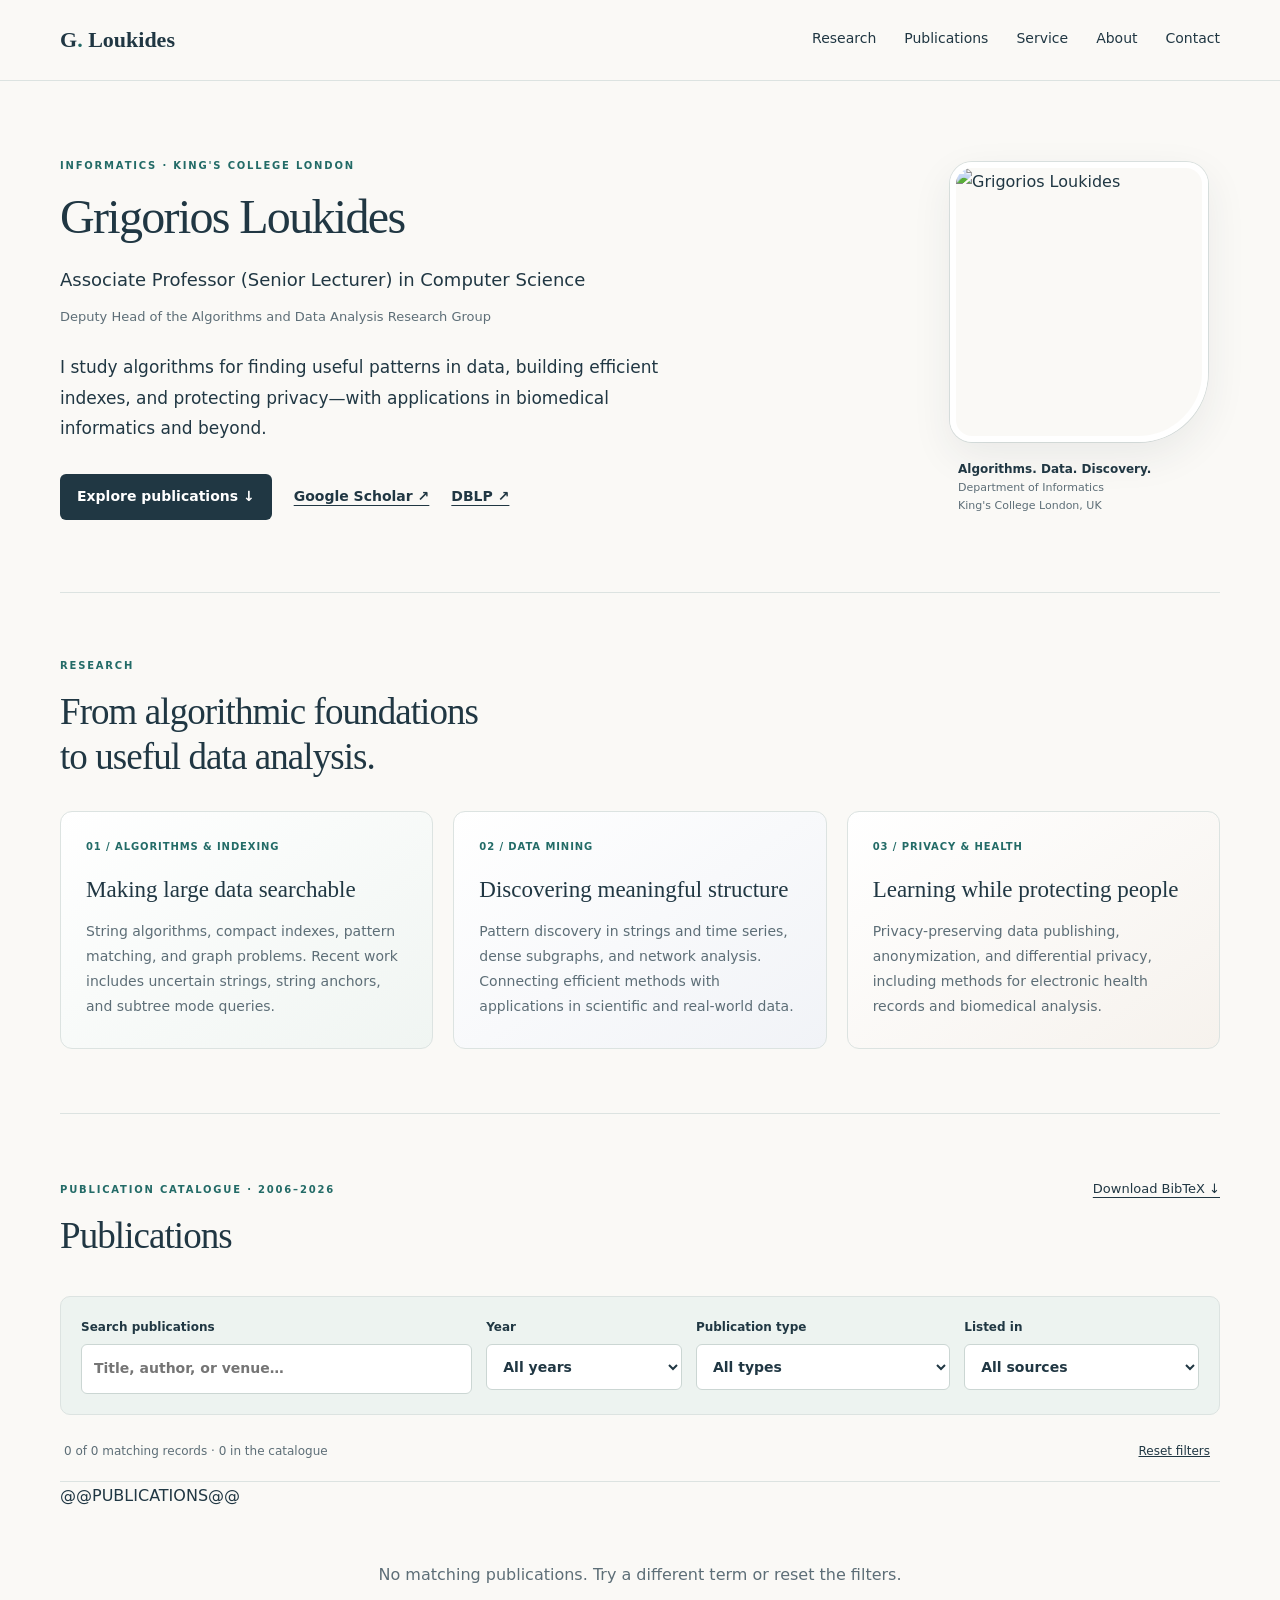
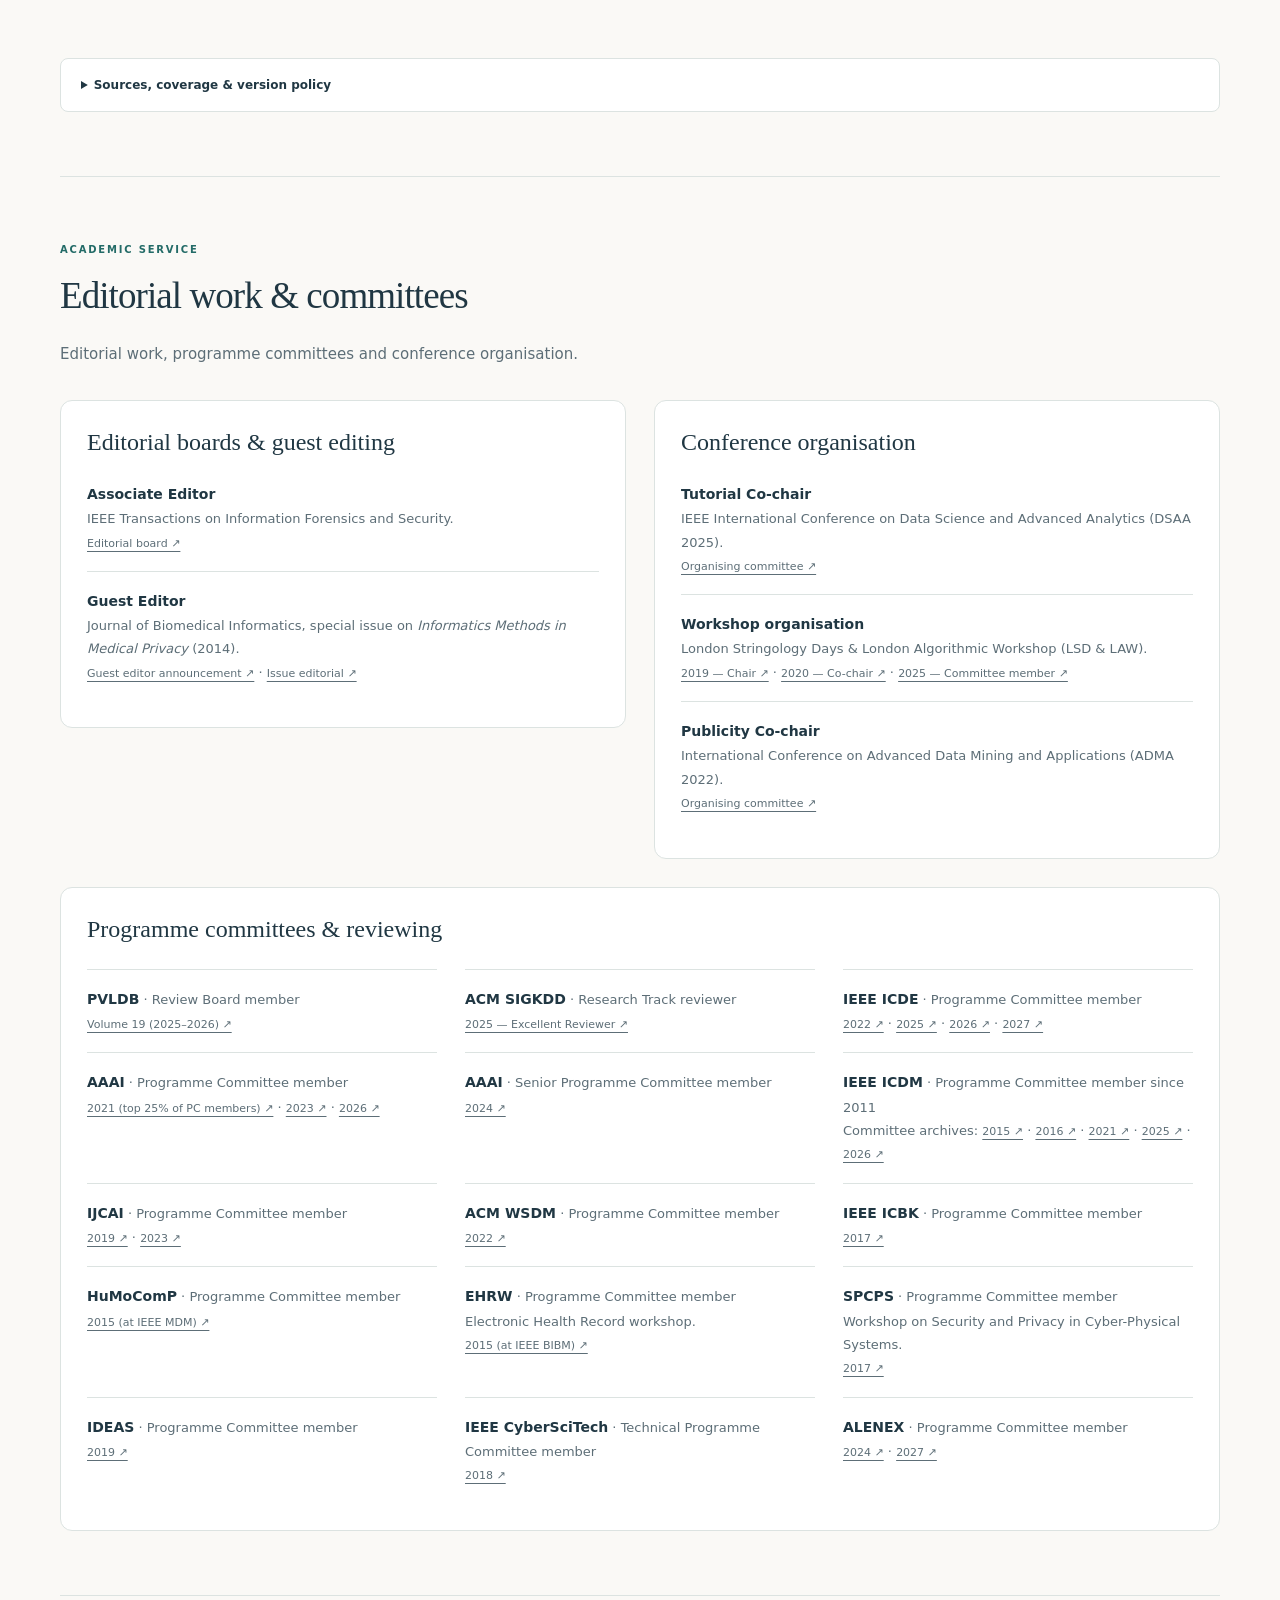
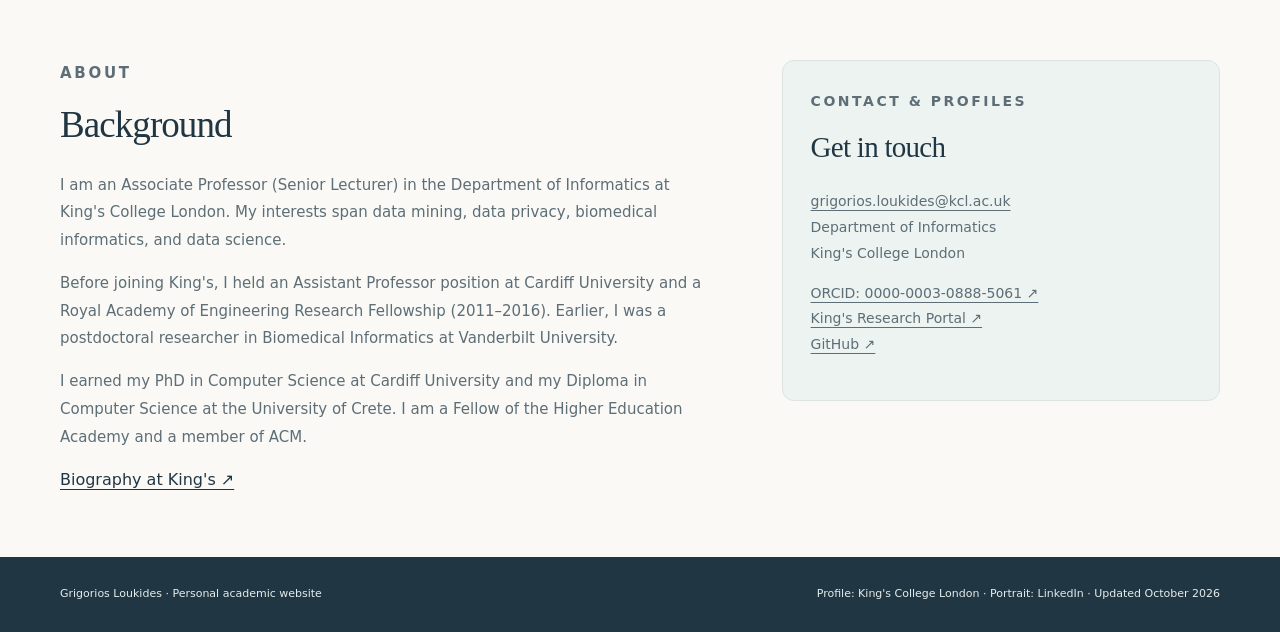
==== commit 7939366d: "Refine academic website design and use LinkedIn portrait" ====
--- a/template.html
+++ b/template.html
@@ -1,7 +1,7 @@
 <!doctype html>
 <html lang="en"><head><meta charset="utf-8"><meta name="viewport" content="width=device-width, initial-scale=1"><meta name="description" content="Grigorios Loukides, King's College London. Research in algorithms, data mining, data privacy and biomedical informatics. Publications and academic service."><meta name="theme-color" content="#172b39"><title>Grigorios Loukides | King's College London</title><link rel="stylesheet" href="style.css"><link rel="icon" href="favicon.svg" type="image/svg+xml"><script src="site.js" defer></script><script type="application/ld+json">{"@context":"https://schema.org","@type":"Person","name":"Grigorios Loukides","jobTitle":"Associate Professor (Senior Lecturer) in Computer Science","affiliation":{"@type":"CollegeOrUniversity","name":"King's College London"},"email":"grigorios.loukides@kcl.ac.uk","sameAs":["https://www.kcl.ac.uk/people/grigorios-loukides","https://dblp.org/pid/96/4724","https://orcid.org/0000-0003-0888-5061","https://scholar.google.com/citations?user=OtmncdQAAAAJ"]}</script></head>
 <body><a class="skip" href="#main">Skip to content</a><header><div class="wrap top"><a class="brand" href="#main" aria-label="Grigorios Loukides, home">G<span>.</span> Loukides</a><nav aria-label="Main navigation"><a class="optional" href="#research">Research</a><a href="#publications">Publications</a><a class="optional" href="#service">Service</a><a href="#about">About</a><a href="#contact">Contact</a></nav></div></header>
-<main id="main" class="wrap"><section class="hero" aria-labelledby="name"><div><p class="eyebrow">Informatics · King's College London</p><h1 id="name">Grigorios<br>Loukides</h1><p class="role">Associate Professor (Senior Lecturer) in Computer Science</p><p class="subrole">Deputy Head of the Algorithms and Data Analysis Research Group</p><p class="intro">I study algorithms for finding useful patterns in data, building efficient indexes, and protecting privacy—with applications in biomedical informatics and beyond.</p><div class="links"><a href="#publications">Explore publications ↓</a><a href="https://scholar.google.com/citations?user=OtmncdQAAAAJ">Google Scholar ↗</a><a href="https://dblp.org/pid/96/4724">DBLP ↗</a></div></div><div class="portrait-wrap"><img class="portrait" src="@@PORTRAIT@@" alt="Grigorios Loukides" width="176" height="176"><p><strong>Algorithms. Data. Discovery.</strong><br>Department of Informatics<br>King's College London, UK</p></div></section>
+<main id="main" class="wrap"><section class="hero" aria-labelledby="name"><div><p class="eyebrow">Informatics · King's College London</p><h1 id="name">Grigorios Loukides</h1><p class="role">Associate Professor (Senior Lecturer) in Computer Science</p><p class="subrole">Deputy Head of the Algorithms and Data Analysis Research Group</p><p class="intro">I study algorithms for finding useful patterns in data, building efficient indexes, and protecting privacy—with applications in biomedical informatics and beyond.</p><div class="links"><a href="#publications">Explore publications ↓</a><a href="https://scholar.google.com/citations?user=OtmncdQAAAAJ">Google Scholar ↗</a><a href="https://dblp.org/pid/96/4724">DBLP ↗</a></div></div><div class="portrait-wrap"><img class="portrait" src="@@PORTRAIT@@" alt="Grigorios Loukides" width="400" height="400"><p><strong>Algorithms. Data. Discovery.</strong><br>Department of Informatics<br>King's College London, UK</p></div></section>
 <section class="section" id="research"><p class="eyebrow">Research</p><h2>From algorithmic foundations<br>to useful data analysis.</h2><div class="research-grid"><article><span class="num">01 / ALGORITHMS & INDEXING</span><h3>Making large data searchable</h3><p>String algorithms, compact indexes, pattern matching, and graph problems. Recent work includes uncertain strings, string anchors, and subtree mode queries.</p></article><article><span class="num">02 / DATA MINING</span><h3>Discovering meaningful structure</h3><p>Pattern discovery in strings and time series, dense subgraphs, and network analysis. Connecting efficient methods with applications in scientific and real-world data.</p></article><article><span class="num">03 / PRIVACY & HEALTH</span><h3>Learning while protecting people</h3><p>Privacy-preserving data publishing, anonymization, and differential privacy, including methods for electronic health records and biomedical analysis.</p></article></div></section>
 <section class="section" id="publications"><div class="section-title"><div><p class="eyebrow">Publication catalogue · 2006–2026</p><h2>Publications</h2></div><a href="publications.bib" download>Download BibTeX ↓</a></div><noscript><p class="nojs">All publications are shown below. Enable JavaScript to search and filter.</p></noscript><div class="filters js-only" role="search" aria-label="Search publications"><label for="search">Search publications<input type="search" id="search" placeholder="Title, author, or venue…" autocomplete="off"></label><label for="year">Year<select id="year"><option value="">All years</option>@@YEARS@@</select></label><label for="type">Publication type<select id="type"><option value="">All types</option>@@TYPES@@</select></label><label for="source">Listed in<select id="source"><option value="">All sources</option><option>DBLP</option><option>PubMed</option><option>Google Scholar</option></select></label></div><div class="result-bar js-only"><span id="count" role="status" aria-live="polite"></span><button class="text-button" id="reset" type="button">Reset filters</button></div><div id="publication-list">@@PUBLICATIONS@@</div><p id="empty" class="empty" hidden>No matching publications. Try a different term or reset the filters.</p><button id="more" class="load" type="button" hidden>Show more</button><details id="sources" class="source-note"><summary>Sources, coverage &amp; version policy</summary><p>Compiled on 20 October 2026. The source union contains 126 DBLP records and 18 PubMed records, with 12 overlaps. The thesis is excluded from the displayed catalogue and BibTeX export, leaving 131 records. Twenty entries visible in an older indexed Google Scholar profile snapshot were checked and matched to existing entries. Scholar restricted further retrieval, so this is not a verified complete Google Scholar bibliography. Citation counts and h-index are deliberately omitted.</p><p>Records are reconciled using normalized titles, compatible years, and publication type. Separate publication versions and corrections are retained. The total is a count of bibliographic records, not a count of unique research contributions. Google Scholar badges mean an entry was observed in that snapshot; their absence does not mean a paper is absent from Scholar.</p><div class="links"><a href="https://dblp.org/pid/96/4724">DBLP bibliography</a><a href="https://pubmed.ncbi.nlm.nih.gov/?term=Loukides+G%5BAuthor%5D">PubMed author search</a><a href="https://scholar.google.com/citations?user=OtmncdQAAAAJ">Google Scholar profile</a><a href="data/publications.json">Publication data (JSON)</a></div></details></section>
 <section class="section" id="service"><p class="eyebrow">Academic service</p><h2>Editorial work &amp; committees</h2><p class="pub-intro">Editorial work, programme committees and conference organisation.</p><div class="service-grid">
@@ -31,4 +31,4 @@
 <li><strong>Workshop organisation</strong><br>London Stringology Days &amp; London Algorithmic Workshop (LSD &amp; LAW).<br><a href="https://dmatheorynet.blogspot.com/2018/12/?m=0">2019 — Chair ↗</a> · <a href="https://fenris.cs.ucr.edu/pipermail/cpm-spire-l/attachments/20191017/a34985d1/attachment.html">2020 — Co-chair ↗</a> · <a href="https://dmatheorynet.blogspot.com/2024/12/dmanet-first-cfp-lsd-for-costas-2025.html?m=0">2025 — Committee member ↗</a></li>
 <li><strong>Publicity Co-chair</strong><br>International Conference on Advanced Data Mining and Applications (ADMA 2022).<br><a href="https://adma2022.uqcloud.net/organisation_committee.html">Organising committee ↗</a></li></ul></article>
 </div></section>
-<section class="section about" id="about"><div><p class="eyebrow">About</p><h2>Background</h2><p>I am an Associate Professor (Senior Lecturer) in the Department of Informatics at King's College London. My interests span data mining, data privacy, biomedical informatics, and data science.</p><p>Before joining King's, I held an Assistant Professor position at Cardiff University and a Royal Academy of Engineering Research Fellowship (2011–2016). Earlier, I was a postdoctoral researcher in Biomedical Informatics at Vanderbilt University.</p><p>I earned my PhD in Computer Science at Cardiff University and my Diploma in Computer Science at the University of Crete. I am a Fellow of the Higher Education Academy and a member of ACM.</p><a href="https://www.kcl.ac.uk/people/grigorios-loukides">Biography at King's ↗</a></div><aside id="contact"><p class="eyebrow">Contact & profiles</p><h2>Get in touch</h2><p><a href="mailto:grigorios.loukides@kcl.ac.uk">grigorios.loukides@kcl.ac.uk</a><br>Department of Informatics<br>King's College London</p><p><a href="https://orcid.org/0000-0003-0888-5061">ORCID: 0000-0003-0888-5061 ↗</a><br><a href="https://kclpure.kcl.ac.uk/portal/en/persons/grigorios.loukides">King's Research Portal ↗</a><br><a href="https://github.com/grigorios-loukides">GitHub ↗</a></p></aside></section></main><footer><div class="wrap"><span>Grigorios Loukides · Personal academic website</span><span>Profile and portrait sourced from King's College London · Updated October 2026</span></div></footer></body></html>
+<section class="section about" id="about"><div><p class="eyebrow">About</p><h2>Background</h2><p>I am an Associate Professor (Senior Lecturer) in the Department of Informatics at King's College London. My interests span data mining, data privacy, biomedical informatics, and data science.</p><p>Before joining King's, I held an Assistant Professor position at Cardiff University and a Royal Academy of Engineering Research Fellowship (2011–2016). Earlier, I was a postdoctoral researcher in Biomedical Informatics at Vanderbilt University.</p><p>I earned my PhD in Computer Science at Cardiff University and my Diploma in Computer Science at the University of Crete. I am a Fellow of the Higher Education Academy and a member of ACM.</p><a href="https://www.kcl.ac.uk/people/grigorios-loukides">Biography at King's ↗</a></div><aside id="contact"><p class="eyebrow">Contact & profiles</p><h2>Get in touch</h2><p><a href="mailto:grigorios.loukides@kcl.ac.uk">grigorios.loukides@kcl.ac.uk</a><br>Department of Informatics<br>King's College London</p><p><a href="https://orcid.org/0000-0003-0888-5061">ORCID: 0000-0003-0888-5061 ↗</a><br><a href="https://kclpure.kcl.ac.uk/portal/en/persons/grigorios.loukides">King's Research Portal ↗</a><br><a href="https://github.com/grigorios-loukides">GitHub ↗</a></p></aside></section></main><footer><div class="wrap"><span>Grigorios Loukides · Personal academic website</span><span>Profile: King's College London · Portrait: LinkedIn · Updated October 2026</span></div></footer></body></html>
--- a/style.css
+++ b/style.css
@@ -1,3 +1,27 @@
 :root{--paper:#f8f7f3;--ink:#172b39;--muted:#52616c;--line:#d8dedc;--accent:#9b293e;--wash:#ecefe9;--white:#fff;--serif:Georgia,'Times New Roman',serif}*{box-sizing:border-box}html{scroll-behavior:smooth;scroll-padding-top:90px}body{margin:0;background:var(--paper);color:var(--ink);font-family:Arial,Helvetica,sans-serif;font-size:16px;line-height:1.65}a{color:inherit;text-underline-offset:4px}a:hover{color:var(--accent)}button,input,select{font:inherit}button,a,input,select,summary{touch-action:manipulation}:focus-visible{outline:3px solid var(--accent);outline-offset:4px}.wrap{width:min(1120px,calc(100% - 64px));margin:auto}.skip{position:absolute;left:15px;top:-60px;background:white;padding:10px;z-index:5}.skip:focus{top:10px}header{border-bottom:1px solid var(--line);background:var(--paper);position:sticky;top:0;z-index:3}.top{display:flex;align-items:center;justify-content:space-between;gap:24px;min-height:76px}.brand{text-decoration:none;font-family:var(--serif);font-weight:bold;font-size:23px}.brand span{color:var(--accent)}nav{display:flex;gap:25px;font-size:14px}nav a{text-decoration:none}.eyebrow{color:var(--accent);text-transform:uppercase;letter-spacing:.15em;font-size:11px;font-weight:700;margin:0 0 18px}.hero{padding:76px 0 58px;display:grid;grid-template-columns:1fr 245px;gap:80px;align-items:center}h1{font:normal clamp(42px,6vw,70px)/1.08 var(--serif);letter-spacing:-.04em;margin:0 0 24px}h2{font:normal clamp(30px,4vw,40px)/1.15 var(--serif);letter-spacing:-.025em;margin:0 0 24px}h3{font:normal 23px/1.3 var(--serif);margin:0 0 14px}.role{font-size:20px;margin:0 0 5px}.subrole{font-size:14px;color:var(--muted);max-width:520px}.intro{font-size:18px;max-width:630px;margin:25px 0}.links{display:flex;flex-wrap:wrap;gap:12px 22px;font-size:14px}.links a{font-weight:bold}.portrait{width:176px;height:176px;object-fit:cover;border-radius:50%;border:7px solid white;box-shadow:0 0 0 1px var(--line)}.portrait-wrap{border-left:1px solid var(--line);padding-left:40px}.portrait-wrap p{font-size:12px;color:var(--muted);line-height:1.6}.portrait-wrap strong{color:var(--ink)}.section{padding:58px 0;border-top:1px solid var(--line)}.section-title{display:flex;justify-content:space-between;align-items:baseline;gap:20px}.section-title>a{font-size:13px}.research-grid{display:grid;grid-template-columns:repeat(3,1fr);gap:42px}.research-grid article{border-top:2px solid var(--ink);padding-top:24px}.research-grid p{font-size:15px;color:var(--muted);margin-bottom:0}.research-grid .num{font:12px monospace;color:var(--accent);display:block;margin-bottom:15px}.pub-intro{color:var(--muted);max-width:760px;font-size:15px}.filters{display:grid;grid-template-columns:2fr 1fr 1.3fr 1.2fr;gap:14px;padding:23px 0 14px}.filters label{font-size:12px;font-weight:700;display:block}.filters input,.filters select{display:block;width:100%;border:1px solid #aeb9bc;border-radius:3px;background:white;padding:12px;margin-top:7px;color:var(--ink);font-size:14px;min-height:46px}.result-bar{display:flex;justify-content:space-between;align-items:center;gap:15px;color:var(--muted);font-size:12px;border-bottom:1px solid var(--line);padding-bottom:16px}.text-button{background:none;border:0;text-decoration:underline;cursor:pointer;padding:6px;color:var(--ink)}.pub{display:grid;grid-template-columns:70px 1fr;gap:20px;padding:25px 0;border-bottom:1px solid var(--line)}.pub-year{font:22px var(--serif);color:var(--muted);padding-top:4px}.pub h3{font-family:Arial,Helvetica,sans-serif;font-size:17px;font-weight:600;line-height:1.45;margin:0 0 8px}.pub h3 a{text-decoration:none}.authors{color:var(--muted);font-size:13px;margin:0 0 7px}.authors strong{color:var(--ink);font-weight:600}.venue{font-size:13px;margin:0 0 12px}.pub-foot{display:flex;gap:12px;flex-wrap:wrap;align-items:baseline;font-size:11px}.type{border:1px solid var(--line);padding:2px 8px;border-radius:2px}.pub-foot>a{font-weight:600}.pub details{font-size:12px}.pub summary{cursor:pointer;text-decoration:underline}.pub pre{background:var(--wash);padding:14px;white-space:pre-wrap;overflow-wrap:anywhere;font-size:11px;max-width:800px}.load{display:block;margin:28px auto 0;background:var(--ink);color:white;border:0;padding:12px 30px;border-radius:3px;cursor:pointer}.load:hover{background:var(--accent)}[hidden]{display:none!important}.empty{padding:35px;color:var(--muted);text-align:center}.about{display:grid;grid-template-columns:1.5fr 1fr;gap:75px}.about p{color:var(--muted);font-size:15px}.about aside{padding-left:30px;border-left:1px solid var(--line)}.about aside p{font-size:14px}.about aside a{overflow-wrap:anywhere}.source-note{margin-top:35px;border-top:1px solid var(--line);padding-top:20px;font-size:12px;color:var(--muted)}.source-note summary{cursor:pointer;font-weight:bold;color:var(--ink)}.source-note p{max-width:850px}.source-note li{margin:6px 0}footer{background:var(--ink);color:#e5eceb;padding:26px 0;font-size:12px}footer .wrap{display:flex;justify-content:space-between;gap:20px}.nojs{background:var(--wash);padding:15px}.js-only{display:none}.js .js-only{display:grid}.js .result-bar{display:flex}@media(max-width:800px){.wrap{width:calc(100% - 36px)}.top{min-height:68px;gap:14px}.brand{font-size:21px}nav{gap:16px;font-size:12px}nav .optional{display:none}.hero{grid-template-columns:1fr 155px;gap:20px;padding:50px 0}.portrait-wrap{padding-left:20px}.portrait{width:130px;height:130px}.research-grid{gap:22px}.filters{grid-template-columns:2fr 1fr}.about{gap:35px}.section{padding:42px 0}}@media(max-width:520px){.hero{grid-template-columns:1fr}.portrait-wrap{grid-row:1;border:0;padding:0;display:flex;align-items:center;gap:18px}.portrait{width:82px;height:82px;border-width:3px}.portrait-wrap p{margin:0}.hero{padding-top:28px}.eyebrow{margin-bottom:12px}h1{font-size:47px}.role{font-size:18px}.intro{font-size:16px}.research-grid,.about{grid-template-columns:1fr;gap:28px}.research-grid article{padding-top:16px}.research-grid .num{margin-bottom:8px}.about aside{border-left:0;border-top:1px solid var(--line);padding:25px 0 0}.pub{grid-template-columns:44px 1fr;gap:12px}.pub-year{font-size:18px}.pub h3{font-size:16px}.filters{grid-template-columns:1fr 1fr}.filters label:first-child{grid-column:1/-1}.section-title{align-items:start;flex-direction:column;gap:0}.section-title h2{margin-bottom:15px}.result-bar{align-items:start}footer .wrap{flex-direction:column;gap:4px}}@media(prefers-reduced-motion:reduce){html{scroll-behavior:auto}}@media print{header,.filters,.result-bar,.load,.source-note,footer{display:none!important}.wrap{width:100%}.hero,.section{padding:20px 0}.pub{break-inside:avoid}.pub[hidden]{display:grid!important}.pub details{display:none}body{background:white;color:black}}
 
 .service-grid{display:grid;grid-template-columns:1fr 1.4fr 1fr;gap:36px}.service-grid article{border-top:2px solid var(--ink);padding-top:24px}.service-grid h3{font-size:23px}.service-grid ul{list-style:none;padding:0;margin:0}.service-grid li{margin:0 0 24px;font-size:14px;color:var(--muted)}.service-grid strong{color:var(--ink)}.service-grid a{font-size:12px}@media(max-width:800px){.service-grid{grid-template-columns:1fr;gap:20px}}
+
+/* Refined academic profile: quiet colour, generous spacing, clear hierarchy. */
+:root{--paper:#faf9f6;--ink:#203743;--muted:#5d6e77;--line:#dce3e1;--accent:#236b67;--wash:#edf3f0}
+body{font-family:system-ui,-apple-system,BlinkMacSystemFont,"Segoe UI",sans-serif;line-height:1.7}
+.wrap{width:min(1160px,calc(100% - 72px))}
+header{background:rgba(250,249,246,.96);backdrop-filter:blur(14px)}
+.top{min-height:80px}.brand{font-size:22px}nav{gap:28px}nav a{padding:8px 0;border-bottom:2px solid transparent}nav a:hover{border-bottom-color:var(--accent)}
+.hero{grid-template-columns:minmax(0,1fr) 270px;gap:64px;padding:76px 0 72px}
+h1{font-size:clamp(32px,4vw,48px);line-height:1.15;letter-spacing:-.035em;margin-bottom:22px}
+h2{font-size:clamp(28px,3.4vw,37px);line-height:1.22}h3{font-size:22px}
+.eyebrow{font-size:10px;letter-spacing:.18em;margin-bottom:15px}
+.role{font-size:18px;line-height:1.55;max-width:600px;font-weight:500}
+.subrole{font-size:13px;margin-top:12px;max-width:490px}
+.intro{font-size:17px;line-height:1.8;max-width:610px;margin:24px 0 30px}
+.links{gap:12px 22px;align-items:center}.hero .links>a:first-child{background:var(--ink);color:white;padding:11px 17px;border-radius:6px;text-decoration:none}.hero .links>a:first-child:hover{background:var(--accent)}
+.portrait-wrap{border:0;padding:0;position:relative}.portrait{display:block;width:258px;height:280px;object-fit:cover;object-position:center 42%;border-radius:22px 22px 70px 22px;border:6px solid white;box-shadow:0 14px 40px #20374314,0 0 0 1px var(--line)}.portrait-wrap p{margin:18px 8px 0;font-size:11px}.portrait-wrap strong{font-size:12px}
+.section{padding:64px 0}.research-grid{gap:20px;margin-top:32px}.research-grid article{padding:27px 25px 28px;border:1px solid var(--line);border-radius:12px;background:linear-gradient(145deg,#fff,#f0f5f2)}.research-grid article:nth-child(2){background:linear-gradient(145deg,#fff,#f1f3f7)}.research-grid article:nth-child(3){background:linear-gradient(145deg,#fff,#f6f2ed)}.research-grid .num{font:600 10px/1.6 system-ui,sans-serif;letter-spacing:.09em;margin-bottom:20px}.research-grid p{font-size:14px;line-height:1.8}.research-grid h3{font-size:23px}
+.filters{background:var(--wash);padding:20px;border:1px solid var(--line);border-radius:10px;margin:14px 0 20px}.filters input,.filters select{border-color:#cbd6d3;border-radius:6px}.result-bar{padding:0 4px 14px}.pub{padding:26px 12px;transition:background .18s}.pub:hover{background:#fff}.pub-year{color:var(--accent);font-size:21px}.pub h3{font-weight:600;font-size:16px}.pub h3 a:hover{text-decoration:underline}.type{background:var(--wash);border:0;border-radius:4px;padding:3px 9px}.pub details{margin-top:8px;color:var(--muted)}.load{border-radius:6px;padding:13px 34px}.source-note{border:1px solid var(--line);border-radius:8px;padding:16px 20px;background:#fff}
+.service-grid{grid-template-columns:1fr 1fr;gap:28px;margin-top:32px;align-items:start}.service-grid article{border:1px solid var(--line);border-radius:12px;padding:26px;background:#fff}.service-grid article.committee-column{grid-column:1/-1;grid-row:2}.service-grid h3{margin-bottom:24px;font-size:24px}.committee-column ul{display:grid;grid-template-columns:repeat(3,minmax(0,1fr));gap:0 28px}.service-grid li{font-size:13px;line-height:1.8;padding:17px 0;margin:0;border-top:1px solid var(--line)}.service-grid a{font-size:11px}.service-grid strong{font-size:14px}.service-grid article:not(.committee-column) li:first-child{border-top:0;padding-top:0}
+.about{gap:64px}.about aside{background:var(--wash);border:1px solid var(--line);border-radius:12px;padding:28px;align-self:start}.about aside h2{font-size:29px}.about aside .eyebrow{margin-top:0}.about p{line-height:1.85}footer{padding:28px 0;font-size:11px}
+@media(max-width:900px){.hero{grid-template-columns:minmax(0,1fr) 210px;gap:32px}.portrait{width:210px;height:235px}.research-grid{gap:14px}.research-grid article{padding:22px 18px}.committee-column ul{grid-template-columns:repeat(2,minmax(0,1fr))}.filters{grid-template-columns:2fr 1fr}}
+@media(max-width:650px){.wrap{width:calc(100% - 36px)}.top{min-height:68px;gap:12px}.brand{font-size:19px}nav{gap:13px;font-size:12px}.hero{grid-template-columns:1fr;padding:32px 0 42px;gap:27px}.portrait-wrap{grid-row:1;display:flex;align-items:center;gap:20px}.portrait{width:116px;height:126px;border-width:4px;border-radius:14px 14px 34px 14px}.portrait-wrap p{margin:0}.hero h1{font-size:36px;margin-bottom:18px}.role{font-size:17px}.intro{font-size:16px}.hero .links{font-size:12px;gap:12px 16px}.section{padding:42px 0}.research-grid,.about,.service-grid{grid-template-columns:1fr;gap:20px}.service-grid article.committee-column{grid-row:auto;grid-column:auto}.committee-column ul{grid-template-columns:1fr}.research-grid article{padding:24px}.research-grid .num{margin-bottom:12px}.service-grid article{padding:23px}.filters{padding:15px;gap:12px;grid-template-columns:1fr 1fr}.filters label:first-child{grid-column:1/-1}.pub{padding:22px 0;grid-template-columns:43px minmax(0,1fr);gap:12px}.pub-year{font-size:18px}.about aside{padding:24px}.section-title{align-items:start;flex-direction:column;gap:0}footer .wrap{flex-direction:column;gap:5px}}
+@media(prefers-reduced-motion:reduce){.pub{transition:none}}
+@media print{.portrait{box-shadow:none}.service-grid article,.research-grid article,.about aside{background:white}.committee-column ul{grid-template-columns:1fr 1fr}.wrap{width:100%}}
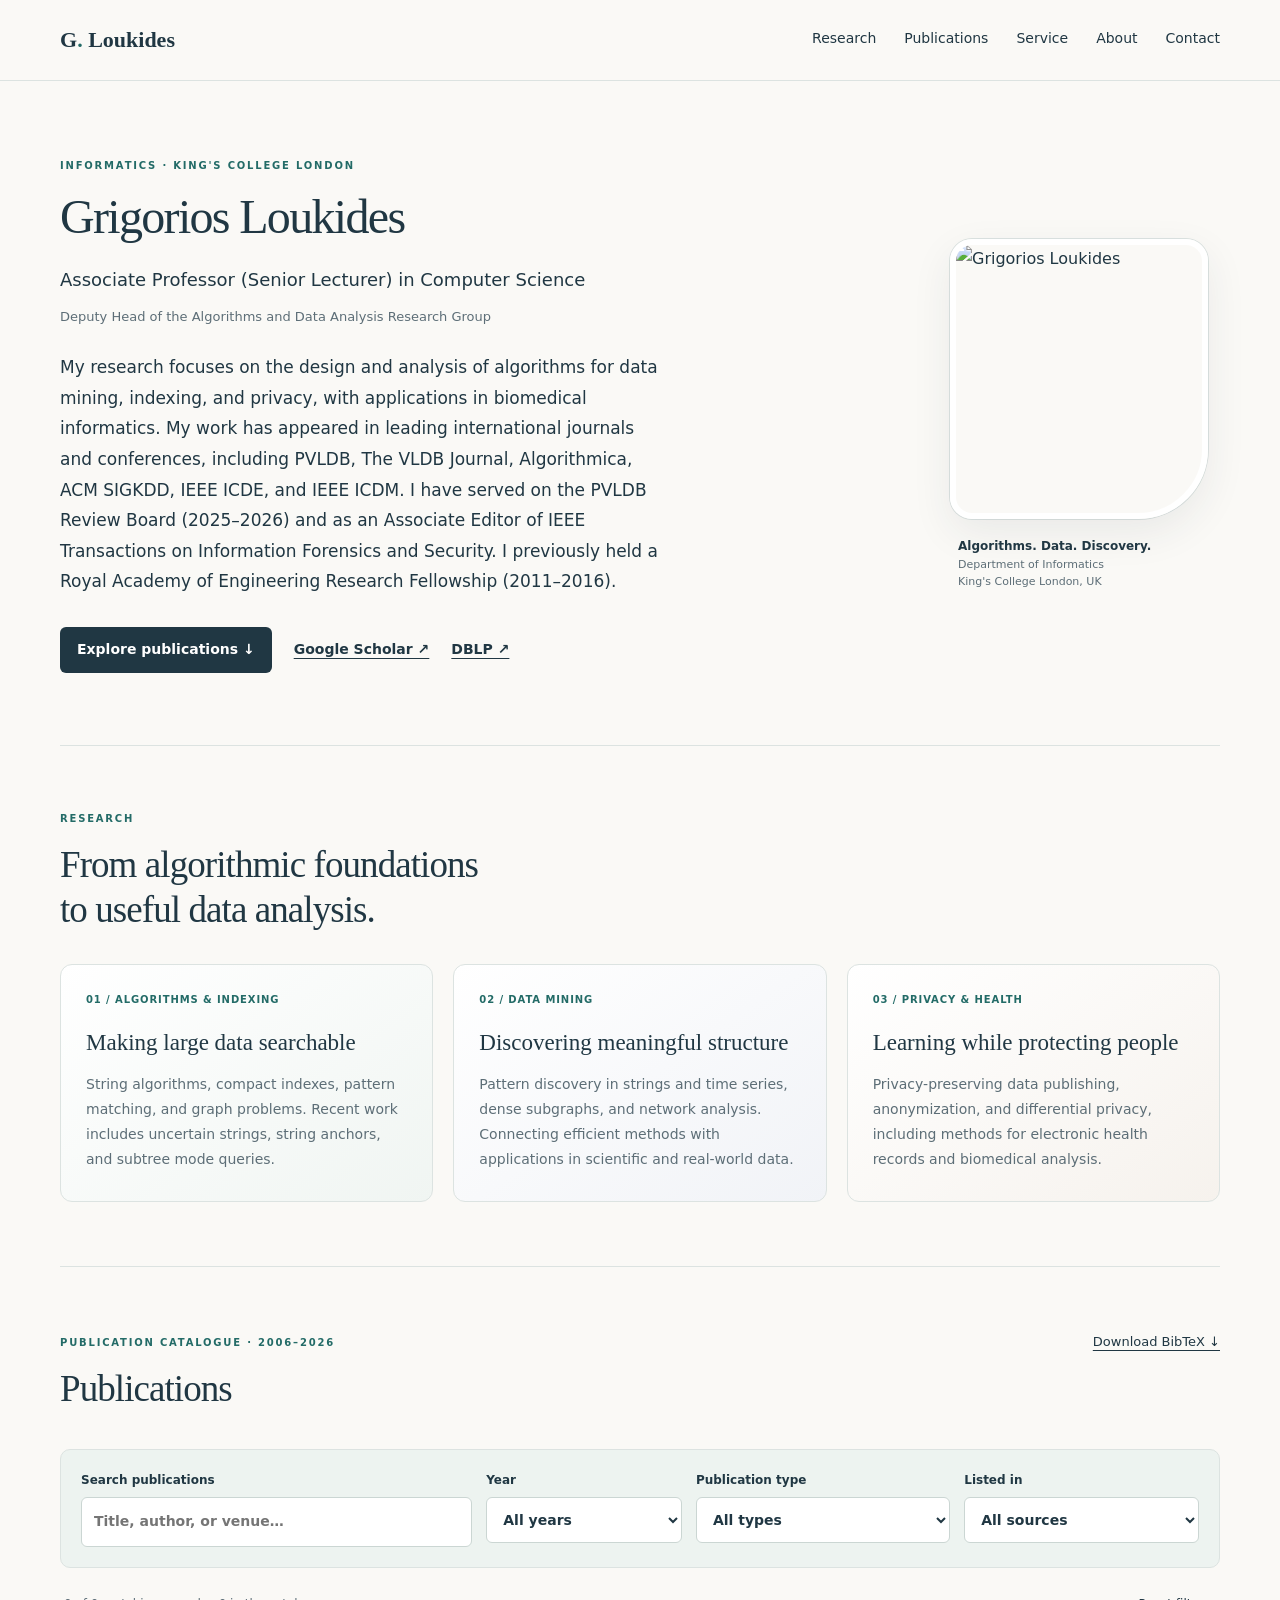
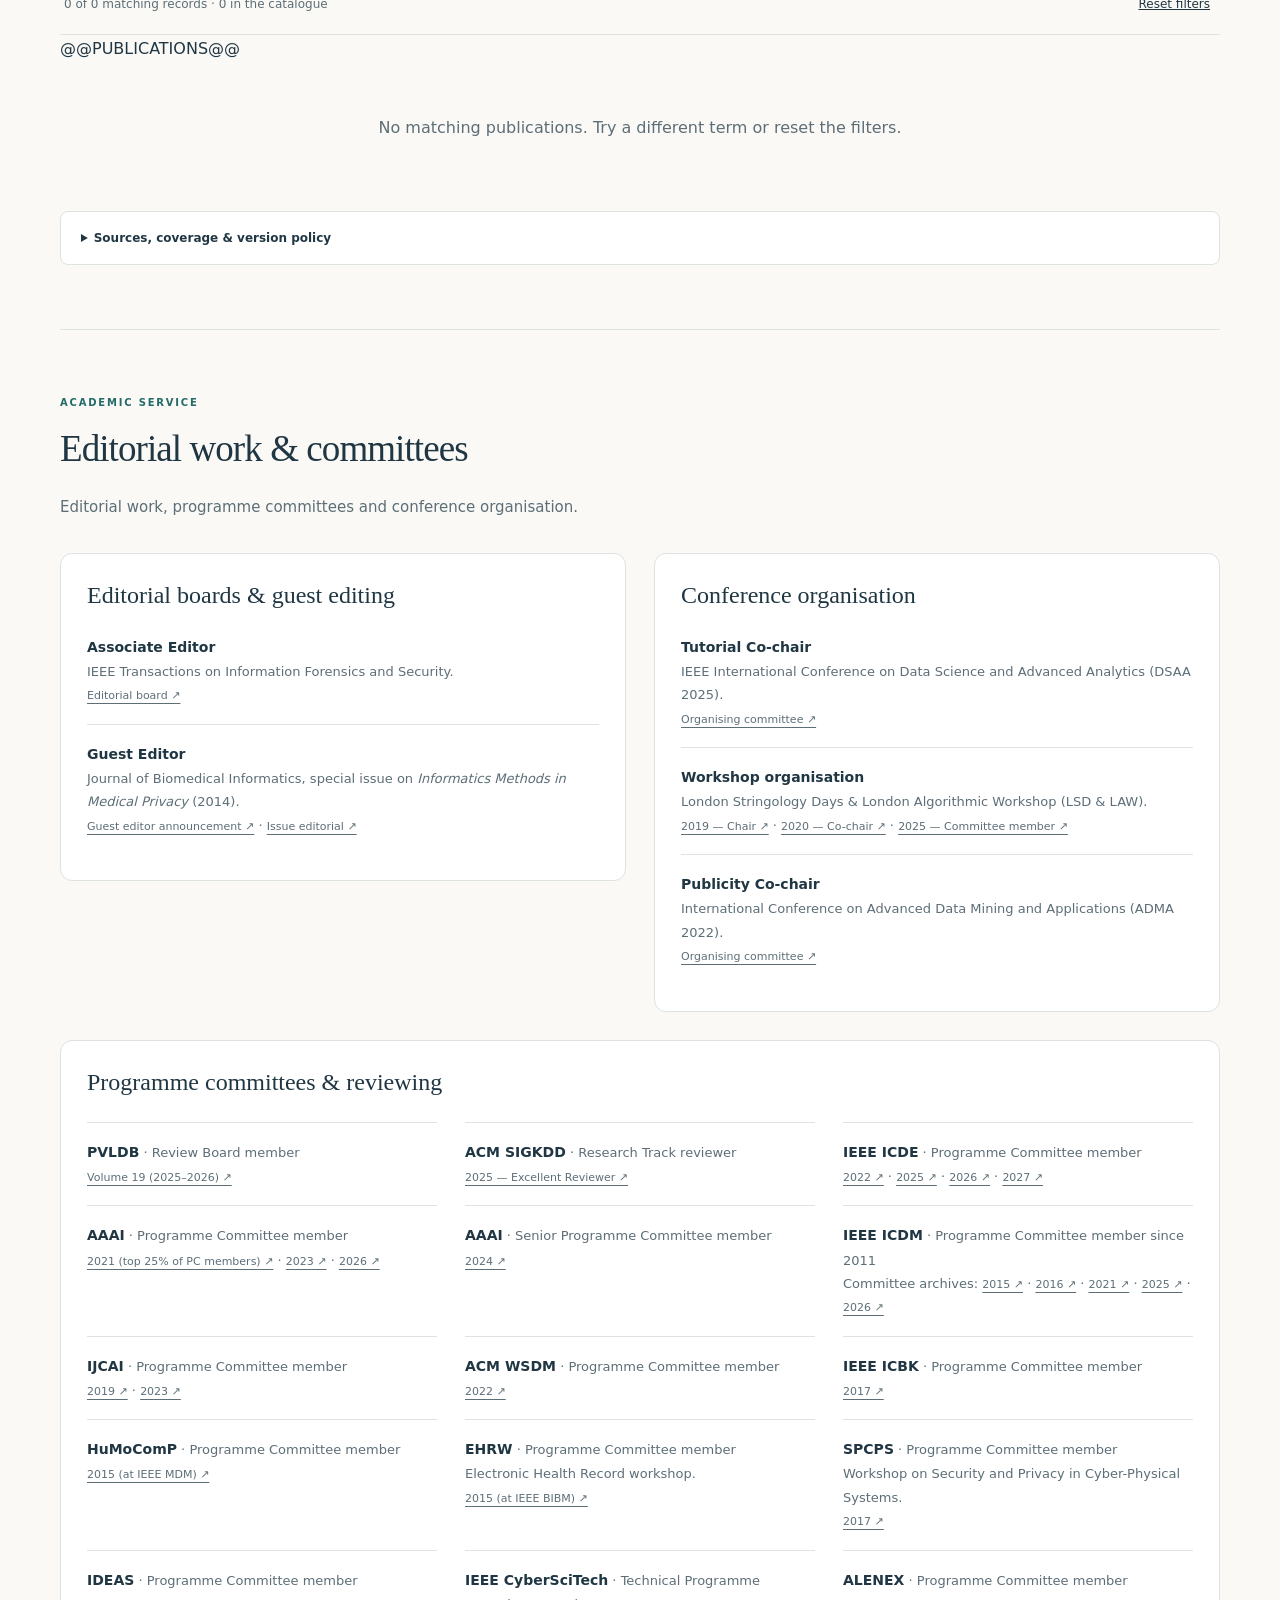
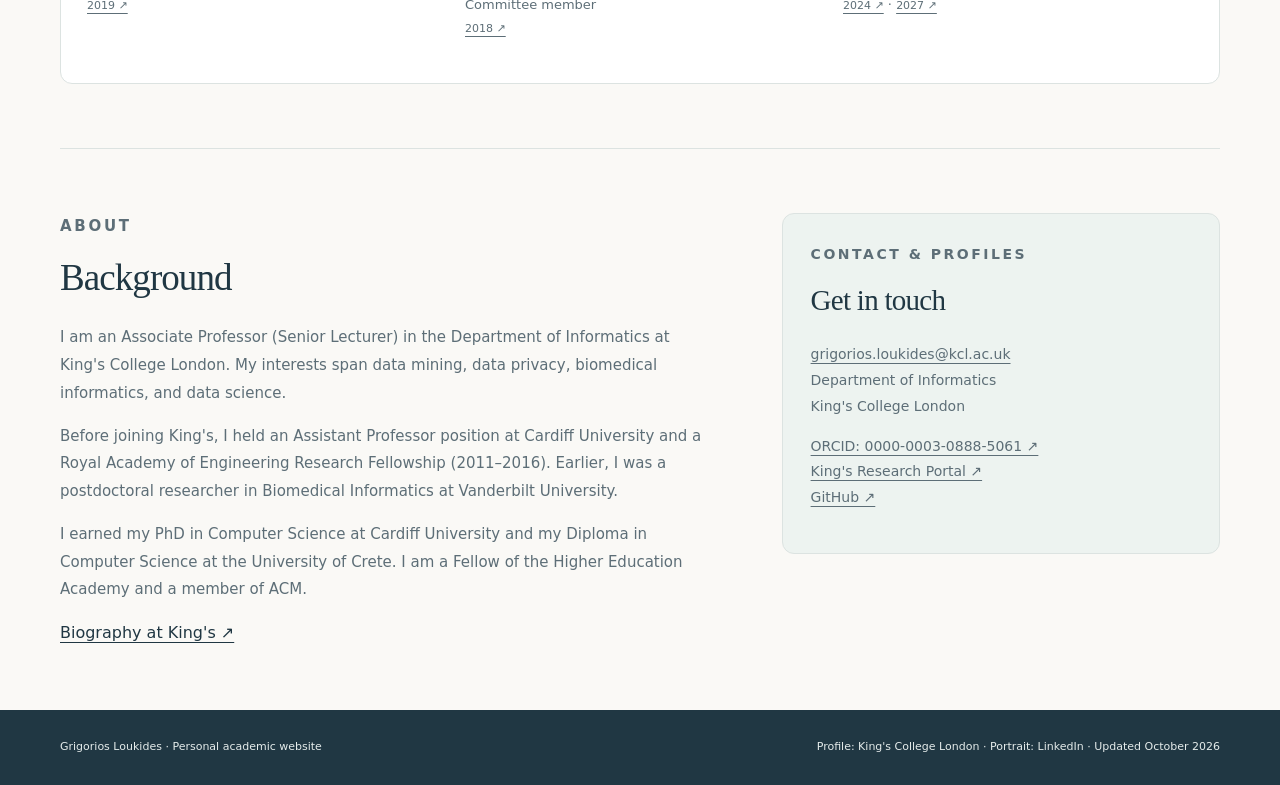
==== commit fd5303a0: "Update introduction with research venues and academic service" ====
--- a/template.html
+++ b/template.html
@@ -1,7 +1,7 @@
 <!doctype html>
 <html lang="en"><head><meta charset="utf-8"><meta name="viewport" content="width=device-width, initial-scale=1"><meta name="description" content="Grigorios Loukides, King's College London. Research in algorithms, data mining, data privacy and biomedical informatics. Publications and academic service."><meta name="theme-color" content="#172b39"><title>Grigorios Loukides | King's College London</title><link rel="stylesheet" href="style.css"><link rel="icon" href="favicon.svg" type="image/svg+xml"><script src="site.js" defer></script><script type="application/ld+json">{"@context":"https://schema.org","@type":"Person","name":"Grigorios Loukides","jobTitle":"Associate Professor (Senior Lecturer) in Computer Science","affiliation":{"@type":"CollegeOrUniversity","name":"King's College London"},"email":"grigorios.loukides@kcl.ac.uk","sameAs":["https://www.kcl.ac.uk/people/grigorios-loukides","https://dblp.org/pid/96/4724","https://orcid.org/0000-0003-0888-5061","https://scholar.google.com/citations?user=OtmncdQAAAAJ"]}</script></head>
 <body><a class="skip" href="#main">Skip to content</a><header><div class="wrap top"><a class="brand" href="#main" aria-label="Grigorios Loukides, home">G<span>.</span> Loukides</a><nav aria-label="Main navigation"><a class="optional" href="#research">Research</a><a href="#publications">Publications</a><a class="optional" href="#service">Service</a><a href="#about">About</a><a href="#contact">Contact</a></nav></div></header>
-<main id="main" class="wrap"><section class="hero" aria-labelledby="name"><div><p class="eyebrow">Informatics · King's College London</p><h1 id="name">Grigorios Loukides</h1><p class="role">Associate Professor (Senior Lecturer) in Computer Science</p><p class="subrole">Deputy Head of the Algorithms and Data Analysis Research Group</p><p class="intro">I study algorithms for finding useful patterns in data, building efficient indexes, and protecting privacy—with applications in biomedical informatics and beyond.</p><div class="links"><a href="#publications">Explore publications ↓</a><a href="https://scholar.google.com/citations?user=OtmncdQAAAAJ">Google Scholar ↗</a><a href="https://dblp.org/pid/96/4724">DBLP ↗</a></div></div><div class="portrait-wrap"><img class="portrait" src="@@PORTRAIT@@" alt="Grigorios Loukides" width="400" height="400"><p><strong>Algorithms. Data. Discovery.</strong><br>Department of Informatics<br>King's College London, UK</p></div></section>
+<main id="main" class="wrap"><section class="hero" aria-labelledby="name"><div><p class="eyebrow">Informatics · King's College London</p><h1 id="name">Grigorios Loukides</h1><p class="role">Associate Professor (Senior Lecturer) in Computer Science</p><p class="subrole">Deputy Head of the Algorithms and Data Analysis Research Group</p><p class="intro">My research focuses on the design and analysis of algorithms for data mining, indexing, and privacy, with applications in biomedical informatics. My work has appeared in leading international journals and conferences, including PVLDB, The VLDB Journal, Algorithmica, ACM SIGKDD, IEEE ICDE, and IEEE ICDM. I have served on the PVLDB Review Board (2025–2026) and as an Associate Editor of IEEE Transactions on Information Forensics and Security. I previously held a Royal Academy of Engineering Research Fellowship (2011–2016).</p><div class="links"><a href="#publications">Explore publications ↓</a><a href="https://scholar.google.com/citations?user=OtmncdQAAAAJ">Google Scholar ↗</a><a href="https://dblp.org/pid/96/4724">DBLP ↗</a></div></div><div class="portrait-wrap"><img class="portrait" src="@@PORTRAIT@@" alt="Grigorios Loukides" width="400" height="400"><p><strong>Algorithms. Data. Discovery.</strong><br>Department of Informatics<br>King's College London, UK</p></div></section>
 <section class="section" id="research"><p class="eyebrow">Research</p><h2>From algorithmic foundations<br>to useful data analysis.</h2><div class="research-grid"><article><span class="num">01 / ALGORITHMS & INDEXING</span><h3>Making large data searchable</h3><p>String algorithms, compact indexes, pattern matching, and graph problems. Recent work includes uncertain strings, string anchors, and subtree mode queries.</p></article><article><span class="num">02 / DATA MINING</span><h3>Discovering meaningful structure</h3><p>Pattern discovery in strings and time series, dense subgraphs, and network analysis. Connecting efficient methods with applications in scientific and real-world data.</p></article><article><span class="num">03 / PRIVACY & HEALTH</span><h3>Learning while protecting people</h3><p>Privacy-preserving data publishing, anonymization, and differential privacy, including methods for electronic health records and biomedical analysis.</p></article></div></section>
 <section class="section" id="publications"><div class="section-title"><div><p class="eyebrow">Publication catalogue · 2006–2026</p><h2>Publications</h2></div><a href="publications.bib" download>Download BibTeX ↓</a></div><noscript><p class="nojs">All publications are shown below. Enable JavaScript to search and filter.</p></noscript><div class="filters js-only" role="search" aria-label="Search publications"><label for="search">Search publications<input type="search" id="search" placeholder="Title, author, or venue…" autocomplete="off"></label><label for="year">Year<select id="year"><option value="">All years</option>@@YEARS@@</select></label><label for="type">Publication type<select id="type"><option value="">All types</option>@@TYPES@@</select></label><label for="source">Listed in<select id="source"><option value="">All sources</option><option>DBLP</option><option>PubMed</option><option>Google Scholar</option></select></label></div><div class="result-bar js-only"><span id="count" role="status" aria-live="polite"></span><button class="text-button" id="reset" type="button">Reset filters</button></div><div id="publication-list">@@PUBLICATIONS@@</div><p id="empty" class="empty" hidden>No matching publications. Try a different term or reset the filters.</p><button id="more" class="load" type="button" hidden>Show more</button><details id="sources" class="source-note"><summary>Sources, coverage &amp; version policy</summary><p>Compiled on 20 October 2026. The source union contains 126 DBLP records and 18 PubMed records, with 12 overlaps. The thesis is excluded from the displayed catalogue and BibTeX export, leaving 131 records. Twenty entries visible in an older indexed Google Scholar profile snapshot were checked and matched to existing entries. Scholar restricted further retrieval, so this is not a verified complete Google Scholar bibliography. Citation counts and h-index are deliberately omitted.</p><p>Records are reconciled using normalized titles, compatible years, and publication type. Separate publication versions and corrections are retained. The total is a count of bibliographic records, not a count of unique research contributions. Google Scholar badges mean an entry was observed in that snapshot; their absence does not mean a paper is absent from Scholar.</p><div class="links"><a href="https://dblp.org/pid/96/4724">DBLP bibliography</a><a href="https://pubmed.ncbi.nlm.nih.gov/?term=Loukides+G%5BAuthor%5D">PubMed author search</a><a href="https://scholar.google.com/citations?user=OtmncdQAAAAJ">Google Scholar profile</a><a href="data/publications.json">Publication data (JSON)</a></div></details></section>
 <section class="section" id="service"><p class="eyebrow">Academic service</p><h2>Editorial work &amp; committees</h2><p class="pub-intro">Editorial work, programme committees and conference organisation.</p><div class="service-grid">
